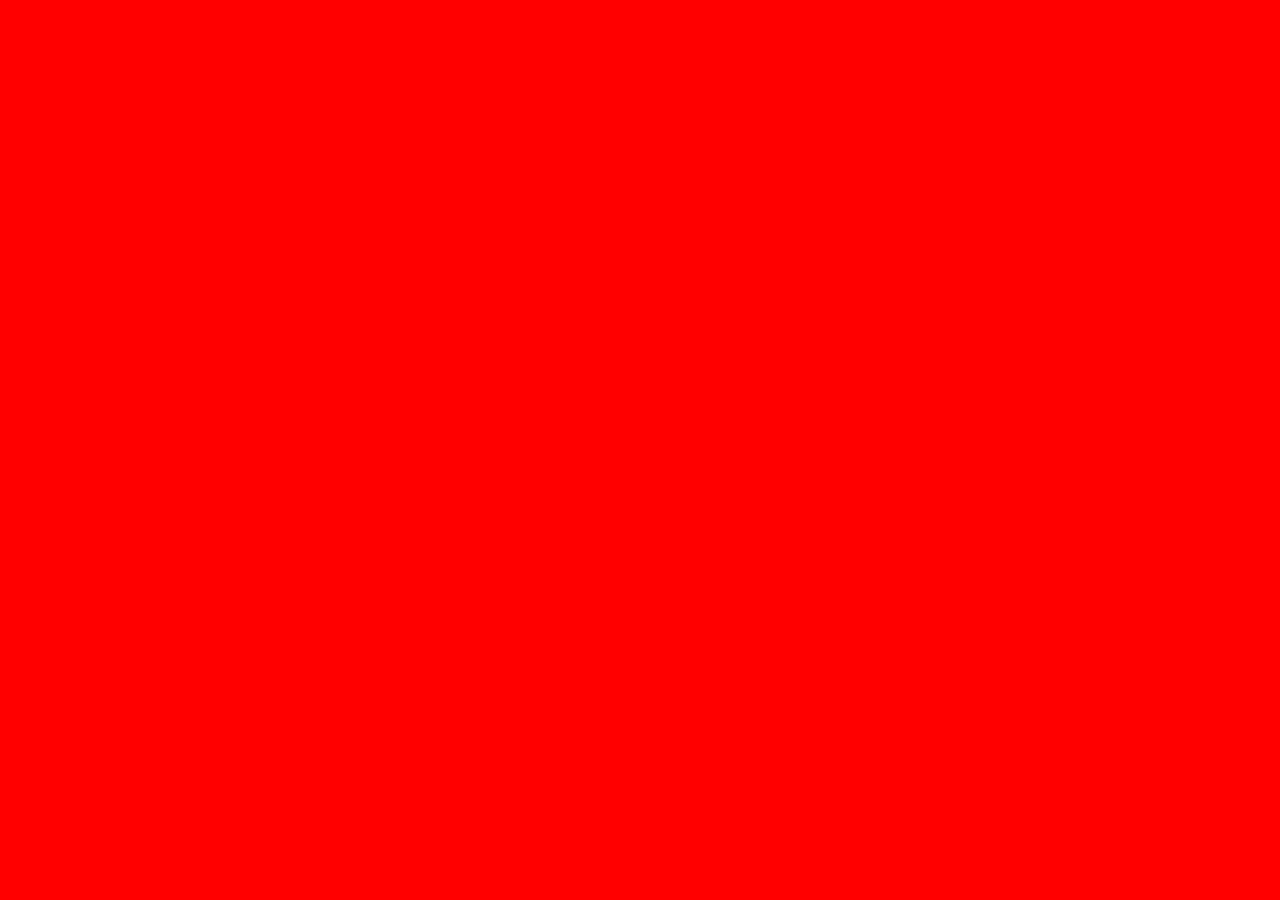
==== index.html @ b858c8e2 "first commit" ====
<!DOCTYPE html>
<html lang="en">
<head>
	<meta charset="UTF-8">
	<title>Vasilya Topchia</title>
	<link rel="stylesheet" href="./css/main.css">
</head>
<body>
	




















	  <script src="https://ajax.googleapis.com/ajax/libs/jquery/3.1.1/jquery.min.js"></script>
	  <script src="./js/main.js"></script>
</body>
</html>
---- css/main.css ----
body{
	background: red;
}
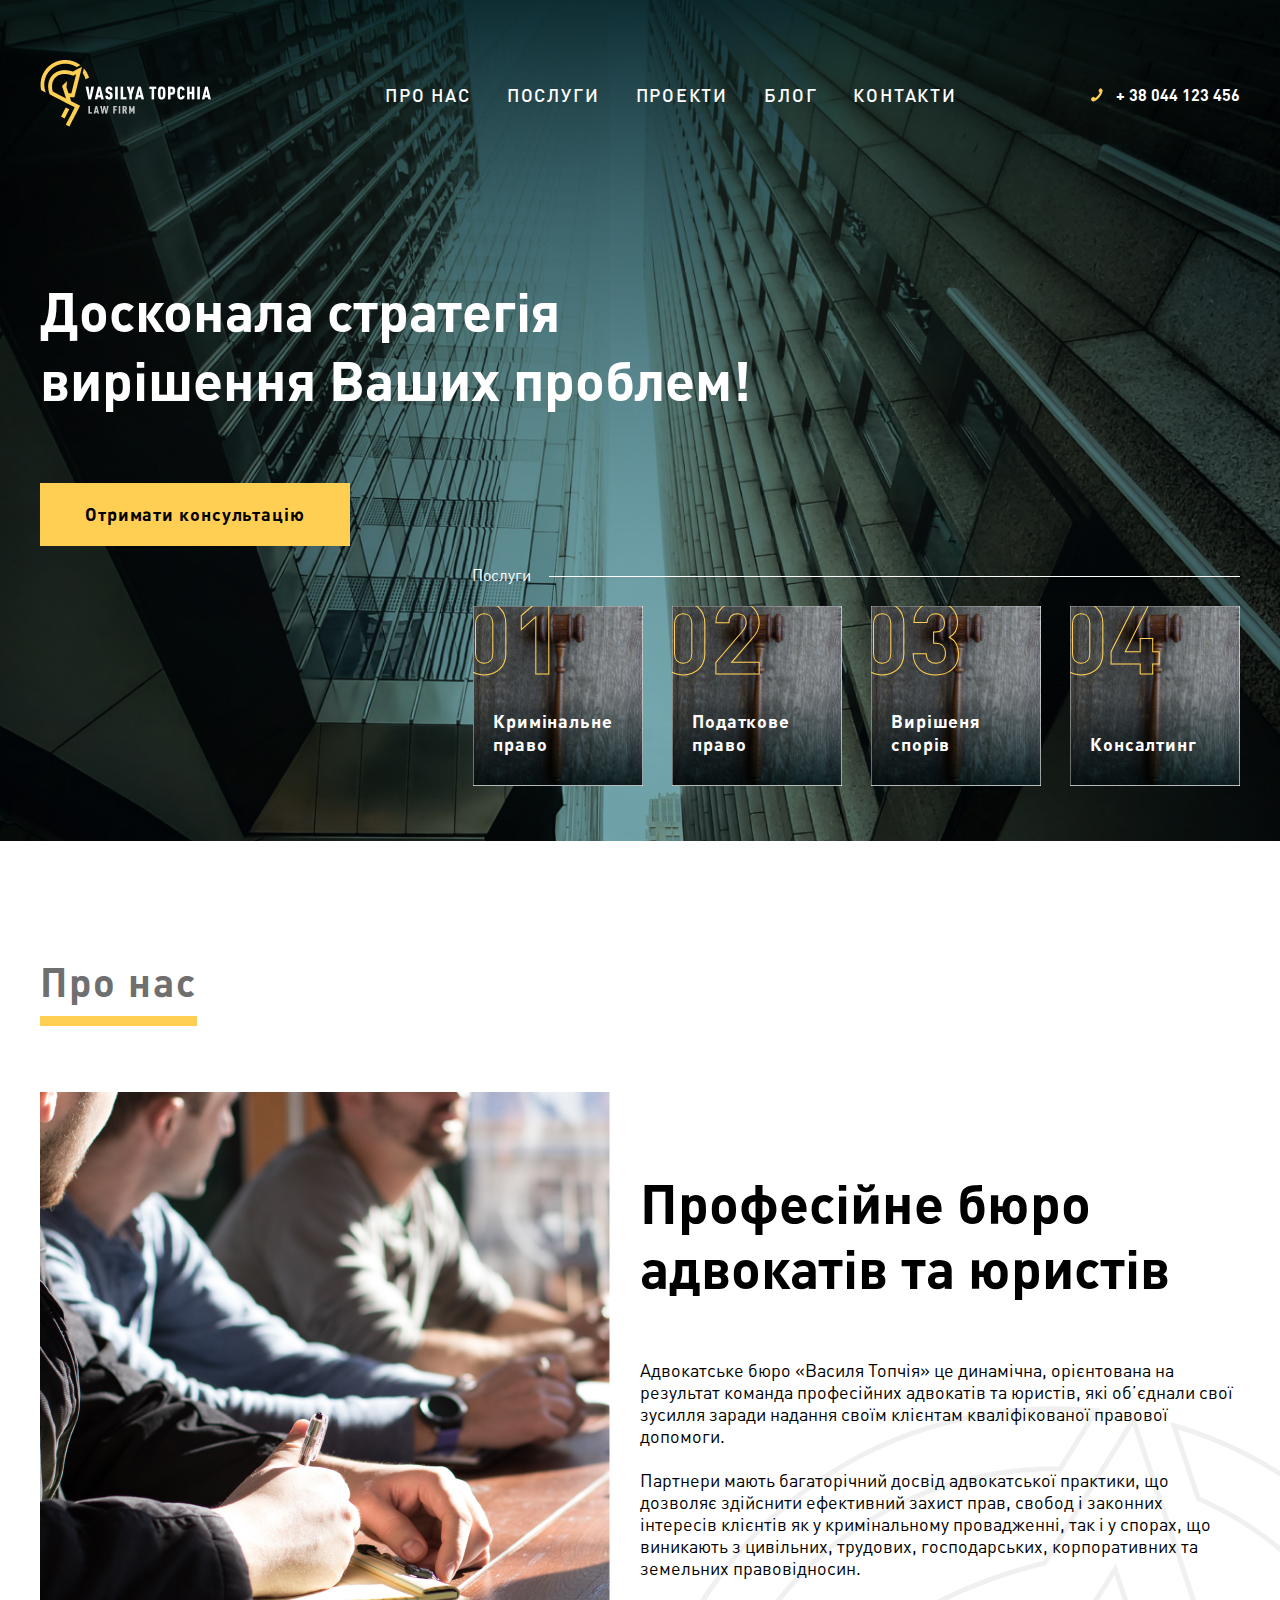
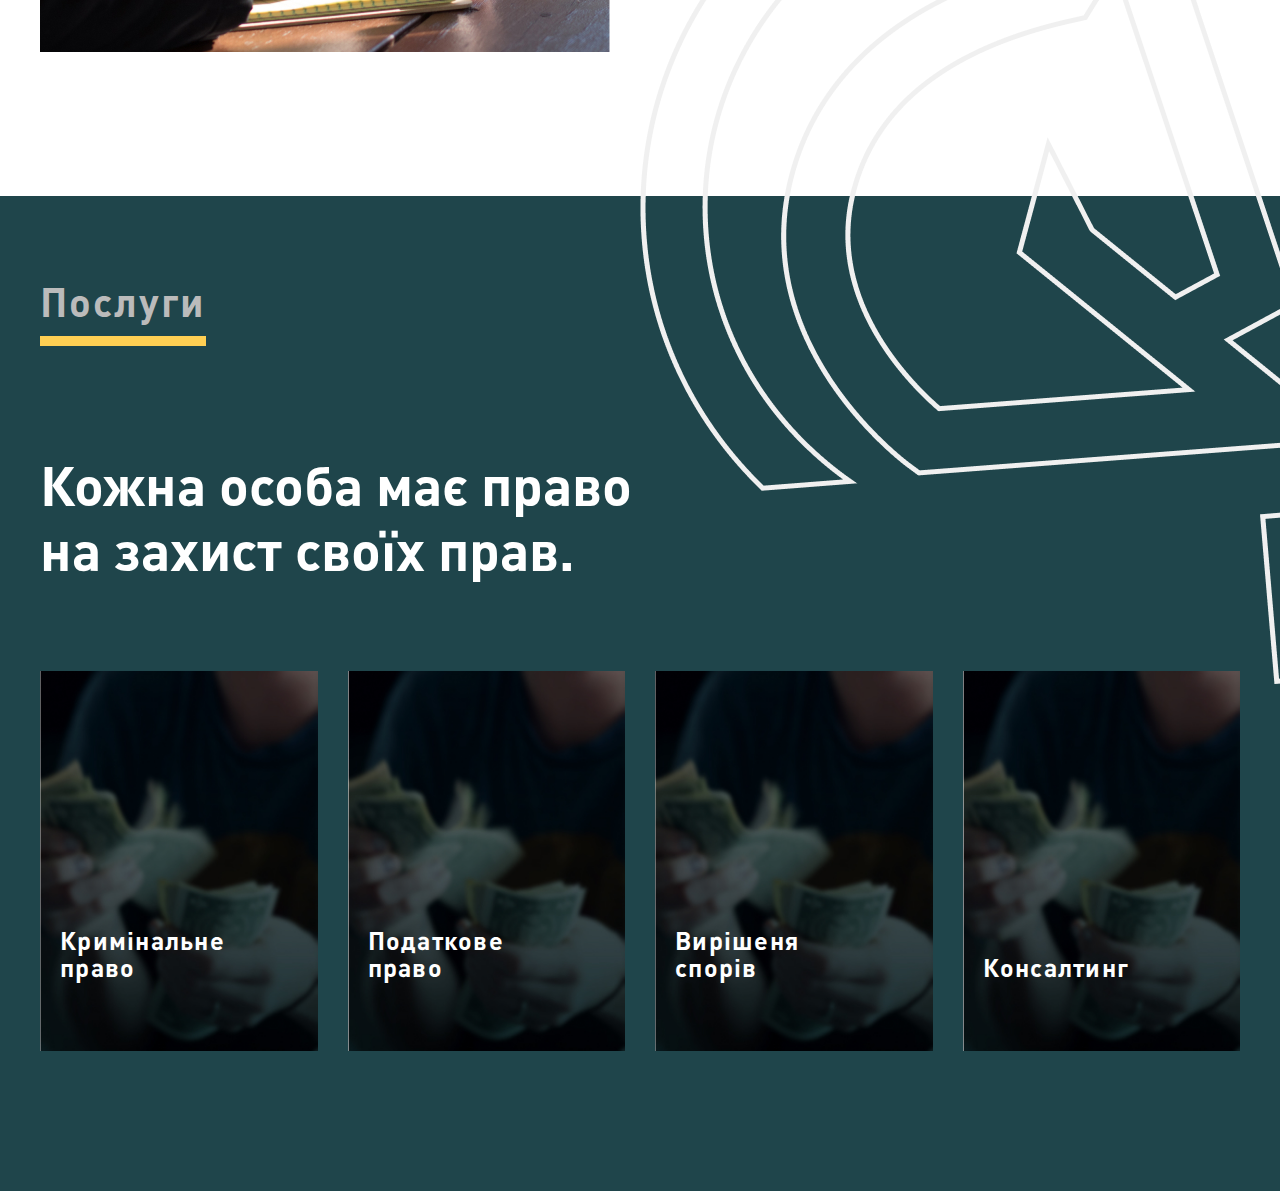
==== commit fbc2af8b: "Добавлен первый, второй, третий экран" ====
--- a/index.html
+++ b/index.html
@@ -3,13 +3,119 @@
 <head>
 	<meta charset="UTF-8">
 	<title>Vasilya Topchia</title>
+	<link rel="stylesheet" href="./css/normalize.css">
 	<link rel="stylesheet" href="./css/main.css">
 </head>
 <body>
 	
+<div class="top-block">
+	<div class="w1200 container">
+
+				<div class="top-block__soc">
+		<a href="#"><i class="linkedin"></i></a>
+		<a href="#"><i class="twitter"></i></a>
+		<a href="#"><i class="facebook"></i></a>
+	</div>
+
+	<header class="header">
+		<nav>
+			<div class="nav__logo">
+				<img src="img/logo.png" alt="Logo">
+			</div>
+			<ul class="nav__list">
+				<li><a href="#">ПРО НАС</a></li>
+				<li><a href="#">ПОСЛУГИ</a></li>
+				<li><a href="#">ПРОЕКТИ</a></li>
+				<li><a href="#">БЛОГ</a></li>
+				<li><a href="#">КОНТАКТИ</a></li>
+			</ul>
+			<div class="nav__number">
+				<a href="tel:38044123456">+ 38 044 123 456 </a>
+			</div>
+		</nav>
+	</header>
+
+	<div class="top-block-content">
+		<div class="block-content__title">
+			Досконала стратегія вирішення Ваших проблем!
+		</div>
+		<div class="block-content__button default-button">
+			Отримати консультацію
+		</div>
+	</div>
+	<div class="services">
+		<div class="services__wrapper">
+			<div class="services__elements">
+				<a href="#" class="services__item">
+					<div class="services__number">01</div>
+					<div class="services__text">Кримінальне право</div>
+				</a>
+				<a href="#" class="services__item">
+					<div class="services__number">02</div>
+					<div class="services__text">Податкове
+право</div>
+				</a>
+				<a href="#" class="services__item">
+					<div class="services__number">03</div>
+					<div class="services__text">Вирішеня спорів</div>
+				</a>
+				<a href="#" class="services__item">
+					<div class="services__number">04</div>
+					<div class="services__text">Консалтинг</div>
+				</a>
+			</div>
+			
+		</div>
+	</div>
+
+	</div>
+</div>
+
+
+<section class="about-us w1200">
+	<div class="title">Про нас</div>
+	<div class="about-us__wrapper">
+		<div class="about-us__img">
+			<img src="img/bg-1.jpg" alt="About us">
+		</div>
+		<div class="about-us__content">
+			<div class="about-us__title">Професійне бюро 
+адвокатів та юристів</div>
+<div class="about-us__text">Адвокатське бюро «Василя Топчія» це динамічна, орієнтована на результат команда професійних адвокатів та юристів, які об’єднали свої зусилля заради надання своїм клієнтам кваліфікованої правової допомоги. <br><br>
+
+Партнери  мають багаторічний досвід адвокатської практики, що дозволяє здійснити ефективний захист прав, свобод і законних інтересів клієнтів як у кримінальному провадженні, так і у спорах, що виникають з цивільних, трудових, господарських, корпоративних та земельних правовідносин.
+</div>
+
+		</div>
+	</div>
+</section>
+	
 
 
 
+<section class="services__block">
+	<div class="services__block__wrapper w1200">
+		<div class="title">Послуги</div>
+		<div class="services-block__big-title">Кожна особа має право на захист своїх прав. </div>
+		<div class="services-block__elements">
+			<a href="#" class="services-block__item">
+				<div class="services-block__text">Кримінальне право</div>
+			</a>
+			<a href="#" class="services-block__item">
+				<div class="services-block__text">Податкове право</div>
+			</a>
+			<a href="#" class="services-block__item">
+				<div class="services-block__text">Вирішеня спорів</div>
+			</a>
+			<a href="#" class="services-block__item">
+				<div class="services-block__text">Консалтинг</div>
+			</a>
+		</div>
+	</div>
+</section>
+	
+
+	
 
 
 
--- a/css/main.css
+++ b/css/main.css
@@ -1,3 +1,406 @@
+@font-face {
+    font-family: DINB; 
+    src: url(../fonts/DINPro-Bold.otf); 
+}
+@font-face {
+    font-family: DINR; 
+    src: url(../fonts/DINPro.otf); 
+}
+@font-face {
+    font-family: DINM; 
+    src: url(../fonts/dinpro-medium.otf); 
+}
+
+
+.title{
+	font-family: DINB;
+	color: #706F6F;
+	letter-spacing: 0.05em;
+	font-size: 40px;
+	display: inline-block;
+	border-bottom: 10px solid #FFCF53;
+	line-height: 50px;
+	padding-bottom: 10px;
+}
+.nav__list li a:hover:after{
+	width: 100%;
+}
+.nav__list li a:after{
+	content: '';
+    position: absolute;
+    height: 3px;
+    background-color: #FFCF53;
+    -webkit-transition: width .4s ease;
+    -o-transition: width .4s ease;
+    transition: width .4s ease;
+    bottom: -8px;
+    left: 50%;
+    -webkit-transform: translateX(-50%);
+    -ms-transform: translateX(-50%);
+    transform: translateX(-50%);
+    width: 0;
+}
+
+
+*{
+	-webkit-box-sizing: border-box;
+	-moz-box-sizing: border-box;
+	box-sizing: border-box;
+}
+.container{
+	position: relative;
+}
+.w1200{
+	max-width: 1200px;
+	margin: 0 auto;
+}
+.default-button{
+	background: #FFCF53;
+	color: #000000;
+	font-family: DINB;
+	font-size: 18px;
+	line-height: 23px;
+	letter-spacing: 0.05em;
+	cursor: pointer;
+	text-align: center;
+	display: inline-block;
+	padding: 20px 45px;
+}
+/*.default-button:hover{
+	opacity: .9;
+}*/
+.services__wrapper > span:after{
+	content: '';
+	width: 80%;
+}
+.services__wrapper > span{
+	color: #ffffff;
+	font-size: 18px;
+	width: 20%;
+	line-height: 22px;
+}
 body{
-	background: red;
+	font-family: DINR;
+}
+.nav__list li a{
+	color: #ffffff;
+	font-family: DINM;
+	text-decoration: none;
+	position: relative;
+	line-height: 22px;
+	font-size: 18px;
+	letter-spacing: 0.1em;
+}
+.nav__list li {
+	padding: 5px 18px;
+}
+.nav__list{
+	display: -webkit-flex;
+	display: -moz-flex;
+	list-style-type: none;
+	display: -ms-flex;
+	display: -o-flex;
+	display: flex;
+	-ms-align-items: center;
+	align-items: center;
+
+}
+.top-block-content{
+	margin-top: 145px;
+	position: relative;
+}
+
+.block-content__title{
+	font-family: DINB;
+	font-size: 55px;
+	line-height: 69px;
+	color: #ffffff;
+	max-width: 780px;
+	margin-bottom: 70px;
+}
+nav{
+	padding-top: 60px;
+	display: -webkit-flex;
+	display: -moz-flex;
+	display: -ms-flex;
+	display: -o-flex;
+	display: flex;
+	-ms-align-items: center;
+	align-items: center;
+	justify-content: space-between;
+}
+.nav__number a{
+	color: #ffffff;
+	text-decoration: none;
+	font-family: DINB;
+	padding-left: 25px;
+	background: url(../img/icons/phone.svg) no-repeat left;
+}
+.top-block{
+	background: url(../img/header.jpg) no-repeat center;
+	background-size: cover;
+}
+.services{
+	margin-top: 60px;
+	padding-bottom: 55px;
+}
+.services__elements:after{
+	content: '';
+	position: absolute;
+	top: -30px;
+	width: 90%;
+	left: 10%;
+	display: inline-block;
+	height: 1px;
+	background: #ffffff;
+}
+.services__elements:before{
+	content: 'Послуги';
+	position: absolute;
+	top: -40px;
+	left: 0;
+	color: #ffffff;
+	display: inline-block;
+	width: 10%;
+}
+.services__elements{
+	display: -webkit-flex;
+	display: -moz-flex;
+	display: -ms-flex;
+	display: -o-flex;
+	display: flex;
+	-ms-align-items: center;
+	align-items: center;
+	justify-content: flex-end;
+    width: 64%;
+    margin-left: auto;
+    position: relative;
+}
+.services__item:hover .services__text:before{
+	opacity: 1;
+}
+.services__item:hover{
+	-webkit-transform: scale(1.1);
+	-ms-transform: scale(1.1);
+	-o-transform: scale(1.1);
+	transform: scale(1.1);
+}
+.services__item{
+	-webkit-transition: all .3s linear;
+	-o-transition: all .3s linear;
+	transition: all .3s linear;
+	min-height: 180px;
+	text-decoration: none;
+	padding: 0 20px 30px 20px;
+	display: -webkit-flex;
+	display: -moz-flex;
+	display: -ms-flex;
+	display: -o-flex;
+	display: flex;
+	position: relative;
+	background: url(../img/uslugi_1.jpg) no-repeat center;
+	background-size: cover;
+	max-width: 170px;
+	width: 100%;
+	overflow: hidden;
+	-webkit-flex-direction: column;
+	-moz-flex-direction: column;
+	-ms-flex-direction: column;
+	-o-flex-direction: column;
+	flex-direction: column;
+	justify-content: flex-end;
+}
+.services__item:not(:last-child){
+	margin-right: 29px;
+}
+.services__number{
+	position: absolute;
+	color: transparent;
+	-webkit-text-stroke: 1px #FFCF53;
+	text-stroke: 1px #FFCF53;
+	font-size: 100px;
+	font-family: DINB;
+	top: -30px;
+	border-bottom: 3px solid transparent;
+    left: -16px;
+}
+.services__text{
+	font-family: DINB;
+	font-size: 18px;
+	color: #ffffff;
+	line-height: 23px;
+	letter-spacing: 0.05em;
+	position: relative;
+}
+.services__text:before{
+	content: '';
+	height: 3px;
+	position: absolute;
+	bottom: -8px;
+	width: 57px;
+	background: #FFCF53;
+	opacity: 0;
+	-webkit-transition: all .3s linear;
+	-o-transition: all .3s linear;
+	transition: all .3s linear;
+}
+.top-block__soc a i, .top-block__soc a{
+	width: 20px;
+	height: 20px;
+	display: inline-block;
+}
+.top-block__soc a i.linkedin{
+	background: url(../img/icons/linkedin.svg) no-repeat center;
+}
+.top-block__soc a i.twitter{
+	background: url(../img/icons/twitter.svg) no-repeat center;
+}
+.top-block__soc a i.facebook{
+	background: url(../img/icons/facebook.svg) no-repeat center;
+}
+.top-block__soc{
+	top: 50%;
+	margin-top: -80px;
+	display: -webkit-flex;
+	height: 160px;
+	display: -moz-flex;
+	display: -ms-flex;
+	display: -o-flex;
+	display: flex;
+	-webkit-flex-direction: column;
+	-moz-flex-direction: column;
+	-ms-flex-direction: column;
+	-o-flex-direction: column;
+	flex-direction: column;
+	-ms-align-items: center;
+	align-items: center;
+	justify-content: space-between;
+	position: absolute;
+	right: -100px;
+}
+.about-us{
+	padding-top: 115px;
+}
+.about-us .title{
+	margin-bottom: 65px;
+}
+.about-us__wrapper{
+	display: -webkit-flex;
+	display: -moz-flex;
+	display: -ms-flex;
+	display: -o-flex;
+	display: flex;
+	-ms-align-items: center;
+	align-items: center;
+	justify-content: space-between;
+	position: relative;
+}
+.about-us__wrapper:before{
+	content: '';
+	background: url(../img/big-logo.png) no-repeat;
+	width: 800px;
+	height: 1000px;
+	position: absolute;
+	z-index: 1;
+	bottom: -750px;
+	right: -200px;
+}
+.about-us__content{
+	padding-left: 30px;
+	z-index: 10;
+}
+.about-us__title{
+	font-family: DINB;
+	font-size: 55px;
+	line-height: 65px;
+	color: #000000;
+	margin-bottom: 60px;
+}
+.about-us__text{
+	font-family: DINR;
+	font-size: 18px;
+	line-height: 22px;
+	color: #000000;
+}
+.services__block{
+	margin-top: 140px;
+	background: #1F454B;
+	padding-top: 80px;
+	padding-bottom: 140px;
+}
+.services__block .title{
+	margin-bottom: 105px;
+	color: #BBBBBB;
+}
+.services-block__big-title{
+	font-family: DINB;
+	font-size: 55px;
+	line-height: 65px;
+	color: #ffffff;
+	margin-bottom: 90px;
+	max-width: 600px;
+}
+.services-block__item:not(:last-child){
+	margin-right: 30px;
+}
+
+.services-block__item:hover .services-block__text:before{
+	opacity: 1;
+}
+
+.services-block__item:hover{
+-webkit-transform: scale(1.1);
+	-ms-transform: scale(1.1);
+	-o-transform: scale(1.1);
+	transform: scale(1.1);
+}
+.services-block__item{
+	min-height: 380px;
+	padding: 0 20px 70px 20px;
+	-webkit-transition: all .3s linear;
+	-o-transition: all .3s linear;
+	transition: all .3s linear;
+	text-decoration: none;
+	display: -webkit-flex;
+	display: -moz-flex;
+	display: -ms-flex;
+	display: -o-flex;
+	display: flex;
+	-ms-align-items: flex-end;
+	align-items: flex-end;
+	width: 25%;
+	background: url(../img/uslugi_2.jpg) no-repeat center;
+	background-size: cover;
+}
+.services-block__elements{
+	display: -webkit-flex;
+	display: -moz-flex;
+	display: -ms-flex;
+	display: -o-flex;
+	display: flex;
+	-ms-align-items: center;
+	align-items: center;
+	justify-content: space-between;
+}
+.services-block__text{
+	color: #ffffff;
+	font-size: 25px;
+	line-height: 27px;
+	font-family: DINB;
+	letter-spacing: 0.05em;
+	position: relative;
+	max-width: 150px;
+}
+
+.services-block__text:before{
+	content: '';
+	height: 3px;
+	position: absolute;
+	bottom: -8px;
+	width: 57px;
+	background: #FFCF53;
+	opacity: 0;
+	-webkit-transition: all .3s linear;
+	-o-transition: all .3s linear;
+	transition: all .3s linear;
 }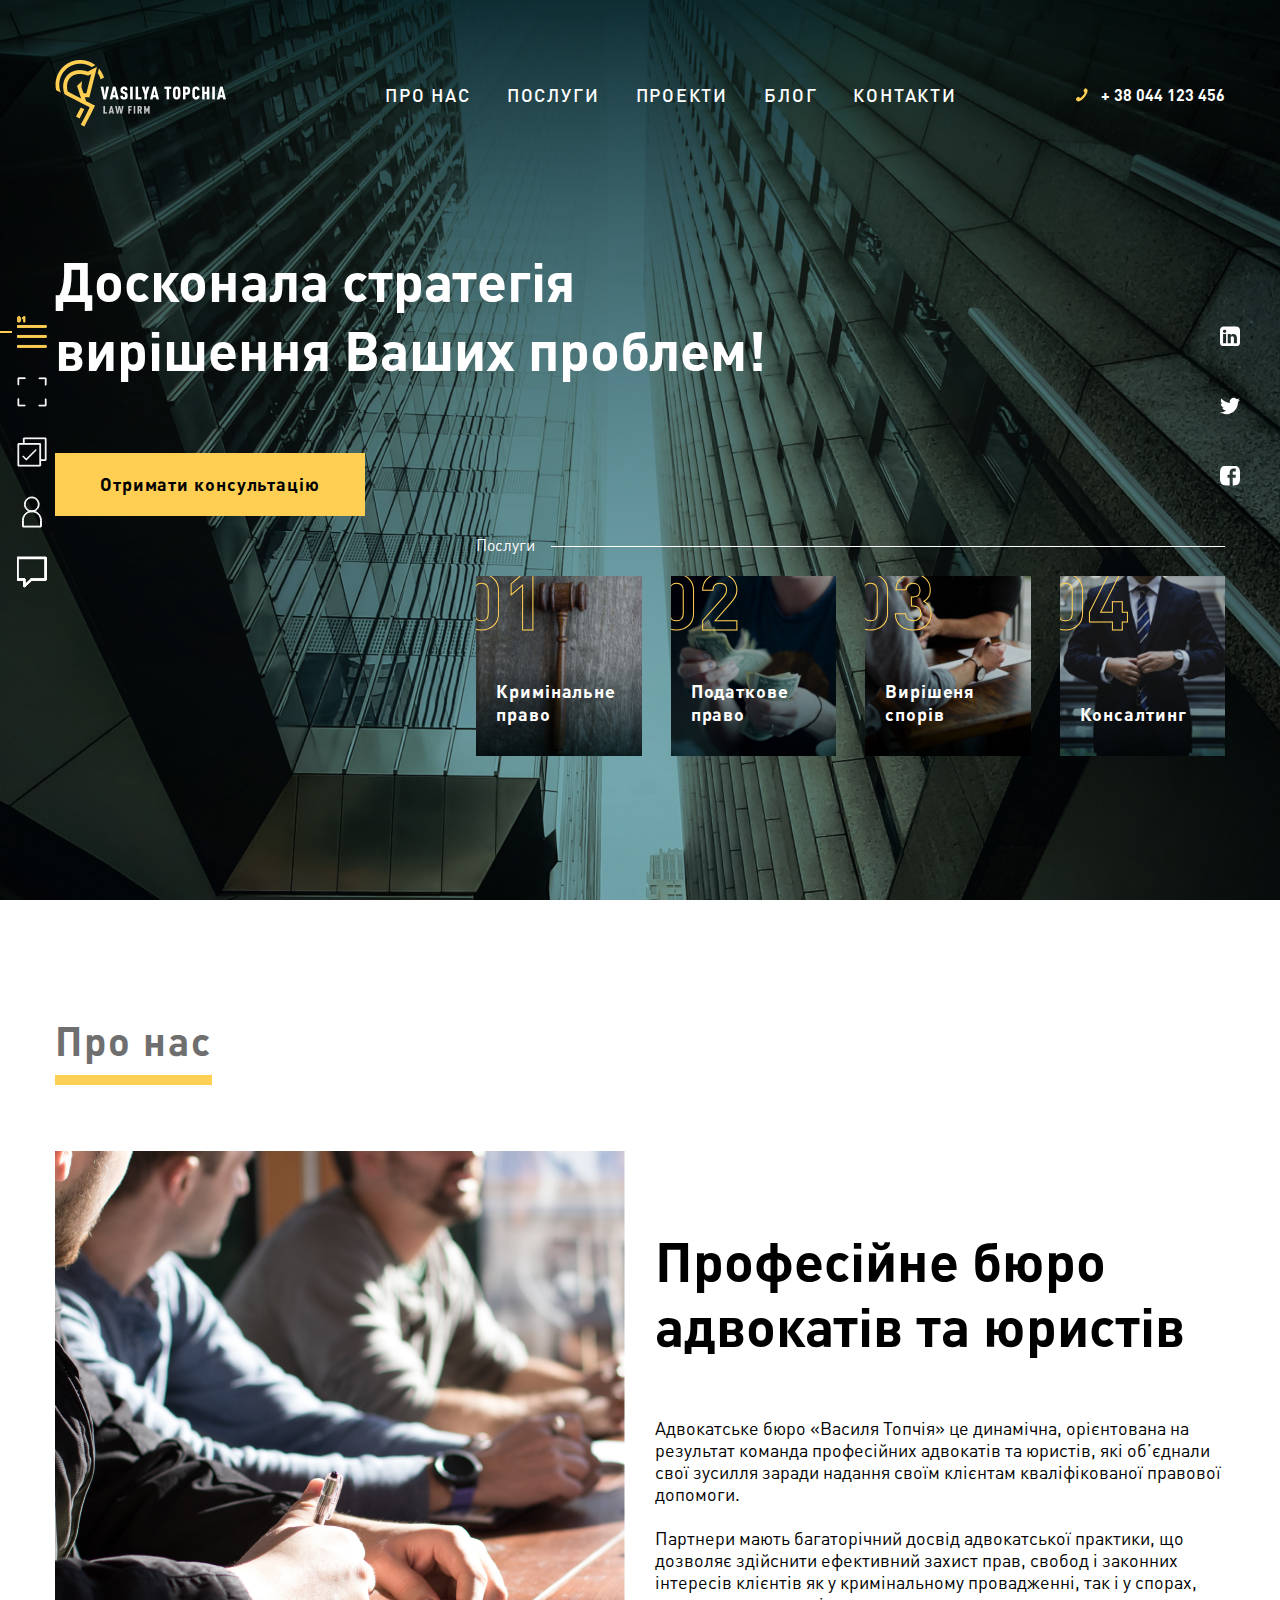
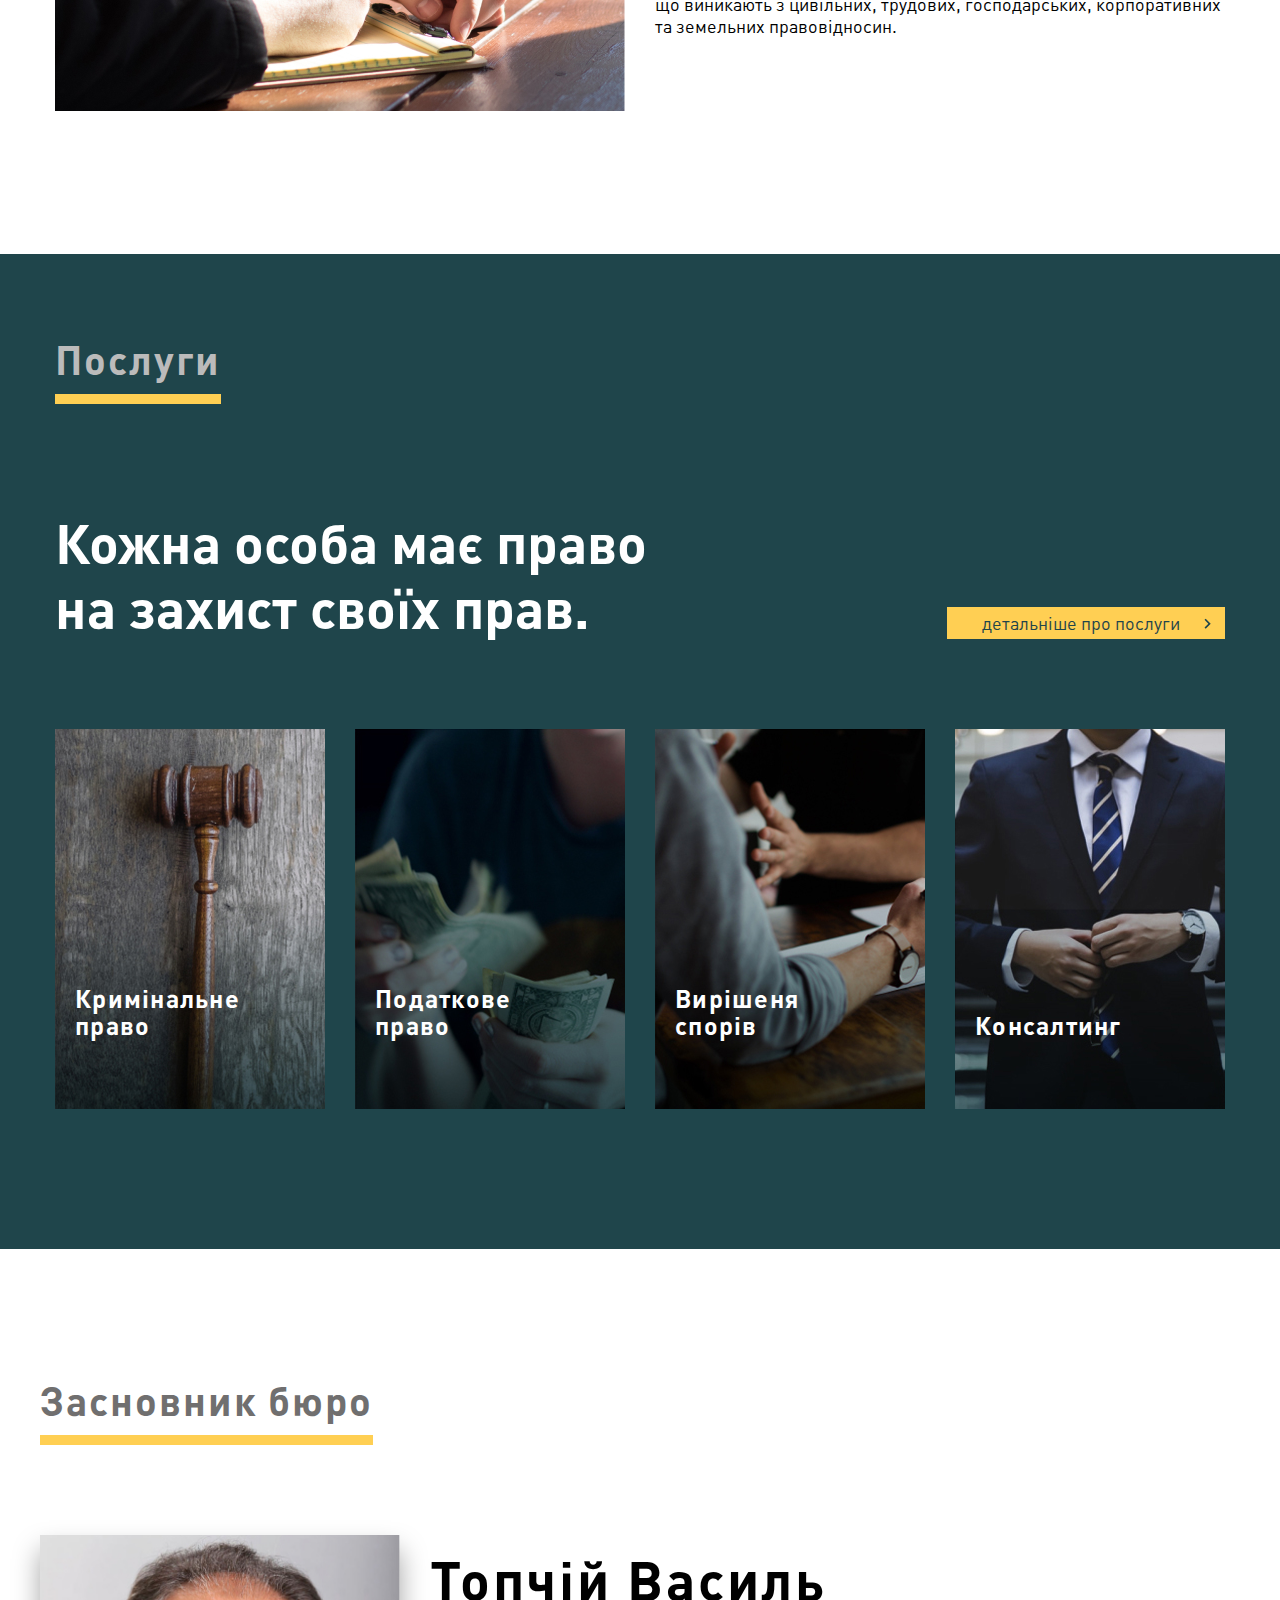
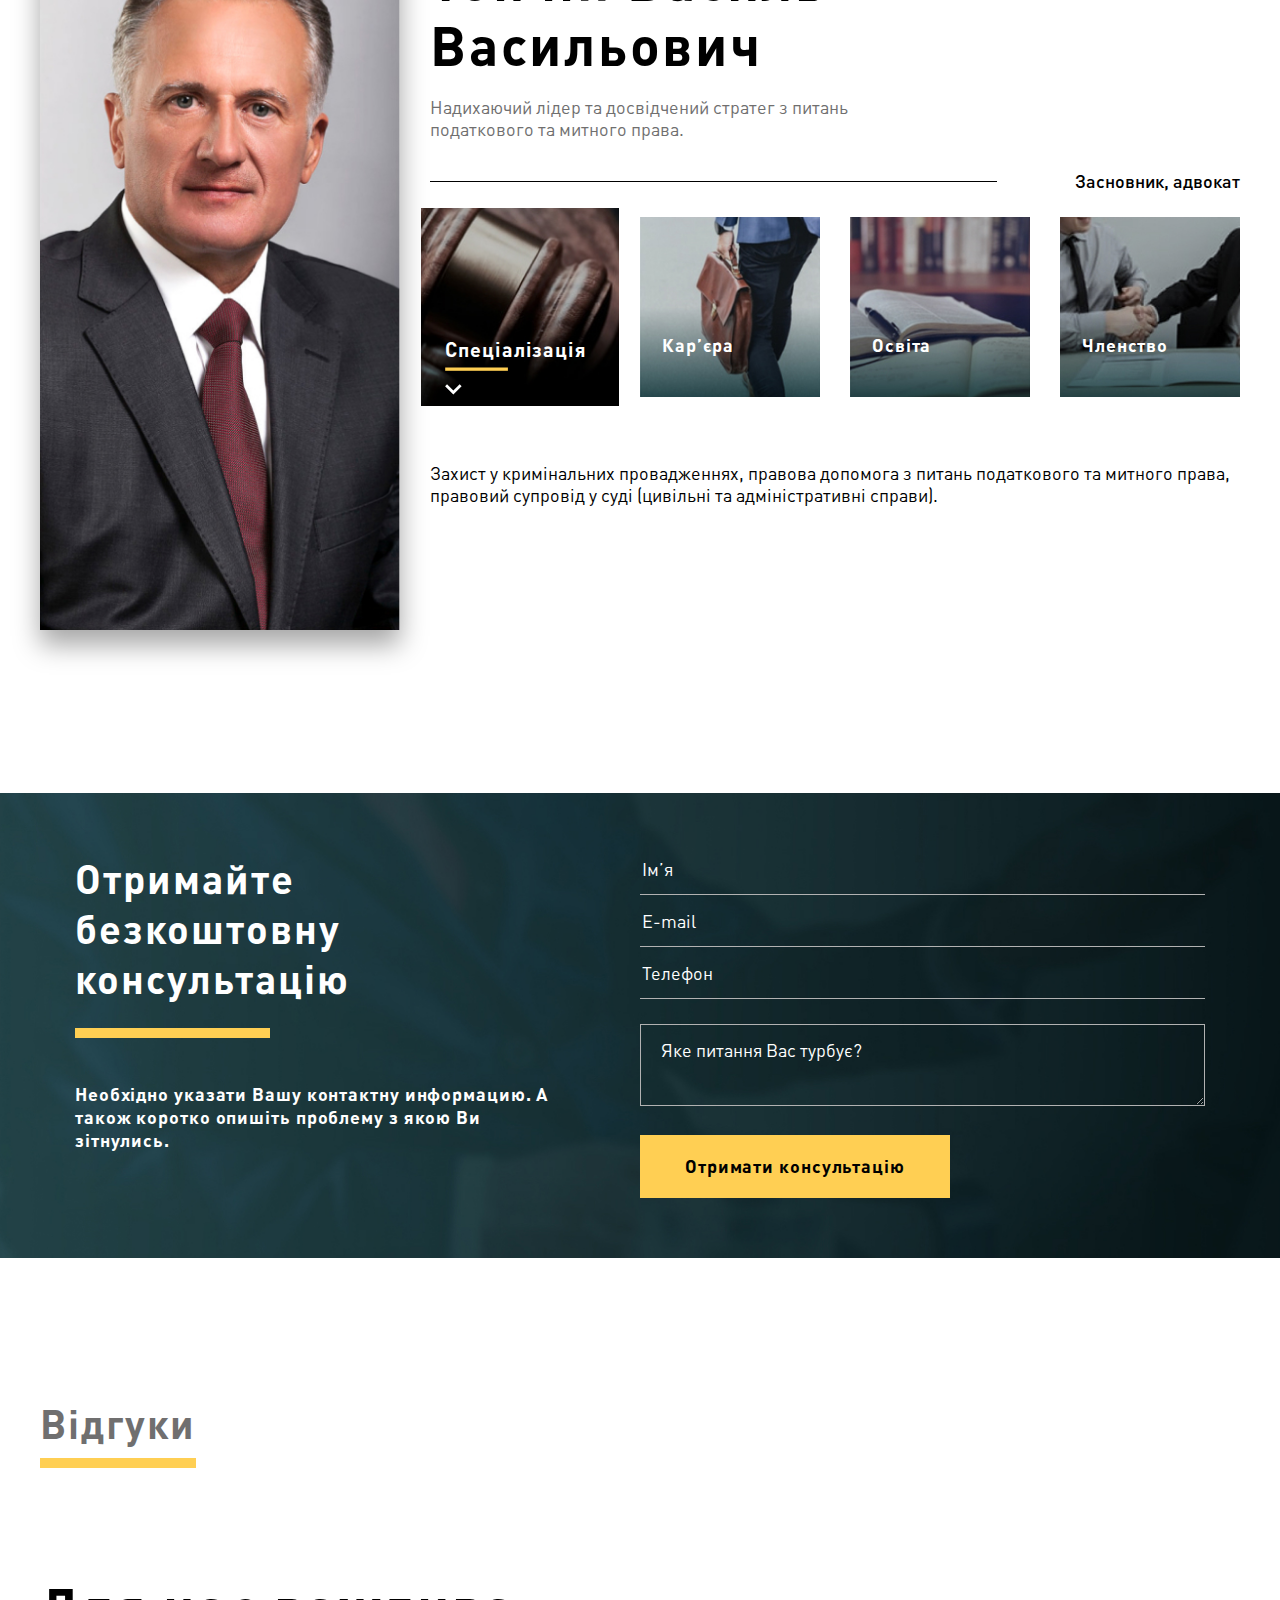
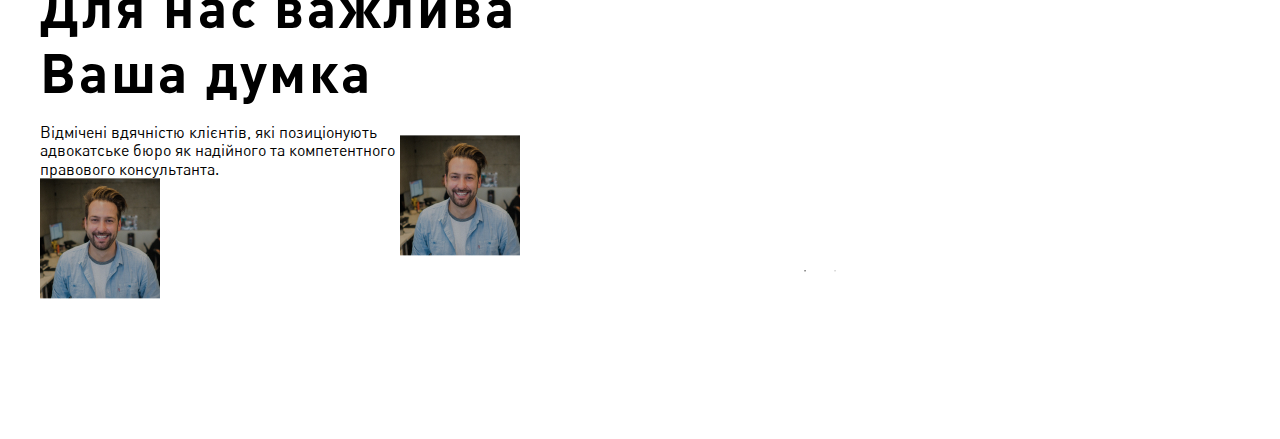
==== commit 53b1beb9: "Добавлены новые элементы на сайт" ====
--- a/index.html
+++ b/index.html
@@ -5,11 +5,62 @@
 	<title>Vasilya Topchia</title>
 	<link rel="stylesheet" href="./css/normalize.css">
 	<link rel="stylesheet" href="./css/main.css">
+	<link rel="stylesheet" href="libs/slick/slick.css">
+	<link rel="stylesheet" href="libs/slick/slick-theme.css">
+	
 </head>
 <body>
+
+
+
+
+
+
+
+
+
 	
 <div class="top-block">
 	<div class="w1200 container">
+
+		<ul class="left-sidebar">
+			<li class="active"><a class="active" href="#"><i>
+								<svg width="31" height="32" viewBox="0 0 31 32"  xmlns="http://www.w3.org/2000/svg">
+<path class="fill-good" fill-rule="evenodd" clip-rule="evenodd" d="M3.24385 5.32901C3.60118 5.01434 3.77985 4.57701 3.77985 4.01701V1.77701C3.77985 1.21701 3.60118 0.78234 3.24385 0.473006C2.88651 0.15834 2.45451 0.00100708 1.94785 0.00100708C1.44118 0.00100708 1.00918 0.15834 0.651846 0.473006C0.294513 0.78234 0.115845 1.21701 0.115845 1.77701V4.01701C0.115845 4.57701 0.294513 5.01434 0.651846 5.32901C1.00918 5.63834 1.44118 5.79301 1.94785 5.79301C2.45451 5.79301 2.88651 5.63834 3.24385 5.32901ZM2.46785 1.77701V4.02501C2.46785 4.21701 2.41718 4.36367 2.31585 4.46501C2.21985 4.56101 2.09718 4.60901 1.94785 4.60901C1.79851 4.60901 1.67318 4.56101 1.57185 4.46501C1.47585 4.36367 1.42785 4.21701 1.42785 4.02501V1.77701C1.42785 1.58501 1.47585 1.43834 1.57185 1.33701C1.67318 1.23567 1.79851 1.18501 1.94785 1.18501C2.09718 1.18501 2.21985 1.23567 2.31585 1.33701C2.41718 1.43834 2.46785 1.58501 2.46785 1.77701ZM6.90516 5.74501H8.21716V0.0490065H6.90516L5.68916 1.10501V2.50501L6.90516 1.44901V5.74501ZM30.2761 11.2701H0.276093V9.27012H30.2761V11.2701ZM0.276093 21.5826H30.2761V19.5826H0.276093V21.5826ZM0.276093 31.8951H30.2761V29.8951H0.276093V31.8951Z"/>
+</svg>
+			</i></a></li>
+			<li><a href="#about"><i>
+				<svg width="32" height="32" viewBox="0 0 32 32"  xmlns="http://www.w3.org/2000/svg">
+<path class="fill-good" d="M8.53 0.895111H1.45592C1.23215 0.895111 1.04907 1.07782 1.04907 1.30113V8.2289C1.04907 8.45221 1.23215 8.63492 1.45592 8.63492C1.67969 8.63492 1.86277 8.45221 1.86277 8.2289V1.70208H8.53509C8.75885 1.70208 8.94194 1.51937 8.94194 1.29606C8.93176 1.07782 8.75377 0.895111 8.53 0.895111Z"/>
+<path class="fill-good" d="M30.6321 0.96109H23.6953C23.4715 0.96109 23.2885 1.1438 23.2885 1.36711C23.2885 1.59043 23.4715 1.77314 23.6953 1.77314H30.2303V8.43191C30.2303 8.65522 30.4134 8.83793 30.6372 8.83793C30.8609 8.83793 31.044 8.65522 31.044 8.43191V1.36711C31.0389 1.1438 30.8558 0.96109 30.6321 0.96109Z"/>
+<path class="fill-good" d="M30.6321 23.1553C30.4083 23.1553 30.2252 23.338 30.2252 23.5613V30.0831H23.558C23.3342 30.0831 23.1511 30.2658 23.1511 30.4891C23.1511 30.7124 23.3342 30.8951 23.558 30.8951H30.6321C30.8558 30.8951 31.0389 30.7124 31.0389 30.4891V23.5613C31.0389 23.338 30.8558 23.1553 30.6321 23.1553Z"/>
+<path class="fill-good" d="M8.39265 30.0171H1.85764V23.3583C1.85764 23.135 1.67456 22.9574 1.45079 22.9574C1.22703 22.9574 1.04395 23.1401 1.04395 23.3583V30.418C1.04395 30.6413 1.22703 30.8241 1.45079 30.8241H8.39265C8.61642 30.8241 8.7995 30.6413 8.7995 30.418C8.7995 30.1998 8.61642 30.0171 8.39265 30.0171Z"/>
+</svg>
+
+			</i></a></li>
+			<li><a href="#services"><i>
+<svg width="32" height="32" viewBox="0 0 32 32"  xmlns="http://www.w3.org/2000/svg">
+<path class="fill-good" d="M30.5814 1H7.21189C6.9845 1 6.79845 1.18734 6.79845 1.41631V6.93235H1.41344C1.18605 6.93235 1 7.11969 1 7.34866V30.5837C1 30.8127 1.18605 31 1.41344 31H24.7829C25.0103 31 25.1964 30.8127 25.1964 30.5837V25.0676H30.5866C30.814 25.0676 31 24.8803 31 24.6513V1.41631C30.9897 1.18734 30.8088 1 30.5814 1ZM24.3695 30.1674H1.82171V7.75976H24.3643V30.1674H24.3695ZM30.168 24.235H25.186V7.34345C25.186 7.11448 25 6.92715 24.7726 6.92715H7.62532V1.82741H30.168V24.235Z"/>
+<path class="fill-good" d="M19.8046 13.6126L9.82197 23.5953L6.77201 20.2174C6.58464 20.0873 6.3244 20.1342 6.19428 20.3215C6.06417 20.5089 6.11101 20.7691 6.29838 20.8993L9.6346 24.4749C9.70747 24.5217 9.79074 24.5478 9.86881 24.5478C9.97291 24.5478 10.0822 24.5061 10.1603 24.4281L20.3875 14.2008C20.5489 14.0394 20.5489 13.7792 20.3875 13.6179C20.2262 13.4513 19.966 13.4513 19.8046 13.6126Z"/>
+</svg>
+
+
+			</i></a></li>
+			<li><a href="#founder"><i>
+				<svg width="21" height="32" viewBox="0 0 21 32"  xmlns="http://www.w3.org/2000/svg">
+<path class="fill-good" d="M10.2799 15.7201C6.22059 15.7201 2.9198 12.4193 2.9198 8.36006C2.9198 4.30078 6.22059 1 10.2799 1C14.3392 1 17.6399 4.30078 17.6399 8.36006C17.6399 12.4193 14.3392 15.7201 10.2799 15.7201ZM10.2799 1.8265C6.68092 1.8265 3.75153 4.75588 3.75153 8.35484C3.75153 11.9538 6.68092 14.8832 10.2799 14.8832C13.8788 14.8832 16.8082 11.9538 16.8082 8.35484C16.8082 4.75588 13.8788 1.8265 10.2799 1.8265Z"/>
+<path class="fill-good" d="M19.4917 31H1.41848C1.18832 31 1 30.8117 1 30.5815V24.3357C1 19.1256 5.24237 14.8832 10.4525 14.8832C15.6626 14.8832 19.905 19.1256 19.905 24.3357V30.5815C19.9102 30.8117 19.7219 31 19.4917 31ZM1.83697 30.1683H19.0785V24.3409C19.0785 19.5859 15.2127 15.7201 10.4577 15.7201C5.7027 15.7201 1.83697 19.5859 1.83697 24.3409V30.1683Z" />
+</svg>
+
+			</i></a></li>
+			<li><a href="#contacts"><i>
+				<svg width="31" height="32" viewBox="0 0 31 32"  xmlns="http://www.w3.org/2000/svg">
+<path class="fill-good" d="M7.63879 31C7.58225 31 7.5257 30.9896 7.4743 30.9636C7.32522 30.8959 7.22755 30.7502 7.22755 30.5836V24.1766H0.411241C0.185058 24.1766 0 23.9892 0 23.7602V1.41638C0 1.18737 0.185058 1 0.411241 1H29.5888C29.8149 1 30 1.18737 30 1.41638V23.7602C30 23.9892 29.8149 24.1766 29.5888 24.1766H15.1542L7.91638 30.8907C7.83927 30.9636 7.7416 31 7.63879 31ZM0.817341 23.3439H7.63879C7.86498 23.3439 8.05003 23.5312 8.05003 23.7602V29.6468L14.7224 23.4584C14.7995 23.3907 14.8972 23.3491 15 23.3491H29.1775V1.82755H0.817341V23.3439Z"/>
+<path class="fill-good" d="M7.4743 30.9636L7.70013 30.5175L7.69064 30.5127L7.68095 30.5083L7.4743 30.9636ZM7.22755 24.1766H7.72755V23.6766H7.22755V24.1766ZM15.1542 24.1766V23.6766H14.958L14.8142 23.81L15.1542 24.1766ZM7.91638 30.8907L7.57632 30.5241L7.57296 30.5273L7.91638 30.8907ZM0.817341 23.3439H0.317341V23.8439H0.817341V23.3439ZM8.05003 29.6468H7.55003V30.7925L8.39004 30.0134L8.05003 29.6468ZM14.7224 23.4584L14.3925 23.0824L14.3824 23.0918L14.7224 23.4584ZM29.1775 23.3491V23.8491H29.6775V23.3491H29.1775ZM29.1775 1.82755H29.6775V1.32755H29.1775V1.82755ZM0.817341 1.82755V1.32755H0.317341V1.82755H0.817341ZM7.63879 30.5C7.64231 30.5 7.66677 30.5006 7.70013 30.5175L7.24846 31.4097C7.38463 31.4786 7.52219 31.5 7.63879 31.5V30.5ZM7.68095 30.5083C7.70495 30.5192 7.72755 30.548 7.72755 30.5836H6.72755C6.72755 30.9524 6.9455 31.2726 7.26765 31.4189L7.68095 30.5083ZM7.72755 30.5836V24.1766H6.72755V30.5836H7.72755ZM7.22755 23.6766H0.411241V24.6766H7.22755V23.6766ZM0.411241 23.6766C0.467032 23.6766 0.5 23.719 0.5 23.7602H-0.5C-0.5 24.2595 -0.0969155 24.6766 0.411241 24.6766V23.6766ZM0.5 23.7602V1.41638H-0.5V23.7602H0.5ZM0.5 1.41638C0.5 1.45764 0.467034 1.5 0.411241 1.5V0.5C-0.0969177 0.5 -0.5 0.917097 -0.5 1.41638H0.5ZM0.411241 1.5H29.5888V0.5H0.411241V1.5ZM29.5888 1.5C29.533 1.5 29.5 1.45764 29.5 1.41638H30.5C30.5 0.917099 30.0969 0.5 29.5888 0.5V1.5ZM29.5 1.41638V23.7602H30.5V1.41638H29.5ZM29.5 23.7602C29.5 23.719 29.533 23.6766 29.5888 23.6766V24.6766C30.0969 24.6766 30.5 24.2595 30.5 23.7602H29.5ZM29.5888 23.6766H15.1542V24.6766H29.5888V23.6766ZM14.8142 23.81L7.57634 30.5241L8.25642 31.2573L15.4943 24.5432L14.8142 23.81ZM7.57296 30.5273C7.58136 30.5194 7.59281 30.5118 7.60622 30.5066C7.61937 30.5015 7.63085 30.5 7.63879 30.5V31.5C7.86342 31.5 8.08566 31.4187 8.2598 31.2541L7.57296 30.5273ZM0.817341 23.8439H7.63879V22.8439H0.817341V23.8439ZM7.63879 23.8439C7.583 23.8439 7.55003 23.8015 7.55003 23.7602H8.55003C8.55003 23.261 8.14695 22.8439 7.63879 22.8439V23.8439ZM7.55003 23.7602V29.6468H8.55003V23.7602H7.55003ZM8.39004 30.0134L15.0624 23.825L14.3824 23.0918L7.71003 29.2802L8.39004 30.0134ZM15.0522 23.8342C15.0504 23.8358 15.034 23.8491 15 23.8491V22.8491C14.7604 22.8491 14.5487 22.9456 14.3926 23.0825L15.0522 23.8342ZM15 23.8491H29.1775V22.8491H15V23.8491ZM29.6775 23.3491V1.82755H28.6775V23.3491H29.6775ZM29.1775 1.32755H0.817341V2.32755H29.1775V1.32755ZM0.317341 1.82755V23.3439H1.31734V1.82755H0.317341Z"/>
+</svg>
+
+			</i></a></li>
+		</ul>
 
 				<div class="top-block__soc">
 		<a href="#"><i class="linkedin"></i></a>
@@ -72,7 +123,7 @@
 </div>
 
 
-<section class="about-us w1200">
+<section class="about-us w1200" id="about">
 	<div class="title">Про нас</div>
 	<div class="about-us__wrapper">
 		<div class="about-us__img">
@@ -93,10 +144,10 @@
 
 
 
-<section class="services__block">
+<section class="services__block" id="services">
 	<div class="services__block__wrapper w1200">
 		<div class="title">Послуги</div>
-		<div class="services-block__big-title">Кожна особа має право на захист своїх прав. </div>
+		<div class="wrapper-big-title"> <span class="services-block__big-title"> Кожна особа має право на захист своїх прав. </span> <a href="#">детальніше про послуги</a> </div>
 		<div class="services-block__elements">
 			<a href="#" class="services-block__item">
 				<div class="services-block__text">Кримінальне право</div>
@@ -116,24 +167,174 @@
 	
 
 	
-
-
-
-
-
-
-
-
-
-
-
-
-
-
-
-
-
-	  <script src="https://ajax.googleapis.com/ajax/libs/jquery/3.1.1/jquery.min.js"></script>
+<section class="founder w1200" id="founder">
+	<div class="title">Засновник бюро</div>
+	<div class="founder__wrapper">
+		<div class="founder__image">
+			<img src="img/image-main.jpg" alt="Founder">
+		</div>
+		<div class="founder__content">
+			<div class="founder__title">Топчій Василь Васильович </div>
+			<div class="founder__subtitle">Надихаючий лідер та досвідчений стратег з питань <br> податкового та митного права.</div>
+			<div class="founder__line">
+				<div class="line"></div>
+				<span>Засновник, адвокат</span>
+			</div>
+			<div class="tabs">
+ 
+			  <ul class="tabs__caption">
+			    <li class="active"><span>Спеціалізація</span></li>
+			    <li><span>Кар’єра</span></li>
+			    <li><span>Освіта</span></li>
+			    <li><span>Членство</span></li>
+			  </ul>
+			 
+			  
+			 
+			  <div class="tabs__content active">
+			    Захист у кримінальних провадженнях, правова допомога з питань податкового та митного права, правовий супровід у суді (цивільні та адміністративні справи).
+			  </div>
+
+			  <div class="tabs__content">
+			    Працював на різних посадах в правоохоронних органах, пройшовши шлях від слідчого районного відділу до першого заступника начальника Головного слідчого управління МВС України, очолював районне управління МВС, обласні слідче та управління по боротьбі з організованою злочинністю. Генерал-майор міліції. Директор Навчально-наукового інституту права Університету державної фіскальної служби України, доктор юридичних наук, професор, заслужений юрист України
+			  </div>
+
+			  <div class="tabs__content">
+			     1981 рік - Київський ордена Леніна державний університет ім. Т.Г. Шевченка, спеціалізація «Правознавство». Має понад 100 публікацій наукового та навчально-методичного характеру, з яких значна кількість опубліковано в фахових наукових національних та міжнародних.
+			  </div>
+
+			  <div class="tabs__content">
+			     Член Національної асоціації адвокатів України, член Союзу юристів України, Голова Київського обласного осередку Громадської організації «Всеукраїнська асоціація кримінального права».
+			</div>
+
+		</div>
+	</div>
+</section>
+
+
+
+
+
+
+<section class="contacts" id="contacts">
+	<div class="contacts__wrapper w1200">
+		<div class="contacts__text">
+			<div class="title">Отримайте безкоштовну консультацію </div>
+			<div class="contacts__subtitle">Необхідно указати Вашу контактну информацию. А також коротко опишіть проблему з якою Ви зітнулись.</div>
+		</div>
+		<div class="contacts__form">
+			<form>
+				<input placeholder="Ім’я" type="text">
+				<input placeholder="E-mail" type="text">
+				<input placeholder="Телефон" type="text">
+				<textarea placeholder="Яке питання Вас турбує?"></textarea>
+
+				<button type="submit" class="default-button">Отримати консультацію</button>
+			</form>
+		</div>
+	</div>
+</section>
+
+
+
+
+<section class="reviews w1200">
+	<div class="title">Відгуки</div>
+	<div class="reviews__title">
+		Для нас важлива Ваша думка
+	</div>
+	<div class="reviews__wrapper">
+		<div class="reviews__left">
+			<div class="reviews__text">
+				Відмічені вдячністю клієнтів, які позиціонують адвокатське бюро як надійного та компетентного правового консультанта.
+			</div>
+			<div class="reviews__mini-slider">
+				<div class="mini-slider__item">
+					<img src="img/slider-3.jpg" alt="">
+				</div>
+				<div class="mini-slider__item">
+					<img src="img/slider-2.jpg" alt="">
+				</div>
+			</div>
+		</div>
+		<div class="reviews__right">
+			<div class="right__big-slider">
+				<div class="big-slider__item">
+					<img src="img/slider-3.jpg" alt="1" title="1">
+				</div>
+				<div class="big-slider__item">
+					<img src="img/slider-2.jpg" alt="2" title="2">
+				</div>
+			</div>
+		</div>
+	</div>
+</section>
+
+
+
+
+
+
+
+
+
+
+	  <script src="https://ajax.googleapis.com/ajax/libs/jquery/2.2.0/jquery.min.js"></script>
+
+<script>
+	
+// Cache selectors
+var lastId,
+    topMenu = $(".left-sidebar"),
+    topMenuHeight = topMenu.outerHeight()+15,
+    // All list items
+    menuItems = topMenu.find("a"),
+    // Anchors corresponding to menu items
+    scrollItems = menuItems.map(function(){
+      var item = $($(this).attr("href"));
+      if (item.length) { return item; }
+    });
+    console.log(scrollItems);
+
+// Bind click handler to menu items
+// so we can get a fancy scroll animation
+menuItems.click(function(e){
+  var href = $(this).attr("href"),
+      offsetTop = href === "#" ? 0 : $(href).offset().top-topMenuHeight+1;
+  $('html, body').stop().animate({ 
+      scrollTop: offsetTop
+  }, 300);
+  e.preventDefault();
+});
+
+// Bind to scroll
+$(window).scroll(function(){
+   // Get container scroll position
+   var fromTop = $(this).scrollTop()+topMenuHeight;
+   
+   // Get id of current scroll item
+   var cur = scrollItems.map(function(){
+
+     if ($(this).offset().top < fromTop)
+       return this;
+   });
+   // Get the id of the current element
+   cur = cur[cur.length-1];
+   var id = cur && cur.length ? cur[0].id : "";
+   
+   if (lastId !== id) {
+       lastId = id;
+       // Set/remove active class
+       menuItems
+         .parent().removeClass("active")
+         .end().filter("[href='#"+id+"']").parent().addClass("active");
+   }                   
+});
+
+</script>
+
+	  <script src="libs/slick/slick.min.js"></script>
+
 	  <script src="./js/main.js"></script>
 </body>
 </html>--- a/css/main.css
+++ b/css/main.css
@@ -40,7 +40,68 @@
     transform: translateX(-50%);
     width: 0;
 }
-
+.left-sidebar{
+	height: 150px;
+	padding: 0;
+	display: -webkit-flex;
+	list-style-type: none;
+	display: -moz-flex;
+	display: -ms-flex;
+	display: -o-flex;
+	display: flex;
+	-webkit-flex-direction: column;
+	-moz-flex-direction: column;
+	-ms-flex-direction: column;
+	-o-flex-direction: column;
+	flex-direction: column;
+	justify-content: space-between;
+	position: fixed;
+	left: 17px;
+	top: 300px;
+}
+.left-sidebar li a i svg path{
+	fill: #ffffff;
+	stroke:#ffffff;
+}
+.left-sidebar li a i svg{
+	width: 100%;
+}
+.left-sidebar li.active a i svg path{
+	fill: #FFCF53;
+	stroke:#FFCF53;
+}
+.left-sidebar li:not(:last-child){
+	margin-bottom: 30px;
+}
+.left-sidebar a{
+	width: 30px;
+	height: 30px;
+	display: block;
+	position: relative;
+	min-height: 30px;
+}
+.left-sidebar a:before{
+	content: '';
+	width: 100%;
+	position: absolute;
+	height: 2px;
+	background: #FFCF53;
+	left: -35px;
+	top: 50%;
+	opacity: 0;
+	-webkit-transition: all .3s linear;
+	-o-transition: all .3s linear;
+	transition: all .3s linear;
+
+}
+.left-sidebar li.active a:before{
+	opacity: 1;
+}
+.left-sidebar i{
+	width: 100%;
+	height: 100%;
+	display: block;
+}
 
 *{
 	-webkit-box-sizing: border-box;
@@ -53,6 +114,7 @@
 .w1200{
 	max-width: 1200px;
 	margin: 0 auto;
+	padding: 0 15px;
 }
 .default-button{
 	background: #FFCF53;
@@ -106,7 +168,7 @@
 
 }
 .top-block-content{
-	margin-top: 145px;
+	margin-top: 115px;
 	position: relative;
 }
 
@@ -139,6 +201,7 @@
 .top-block{
 	background: url(../img/header.jpg) no-repeat center;
 	background-size: cover;
+	height: 100vh;
 }
 .services{
 	margin-top: 60px;
@@ -176,8 +239,32 @@
     margin-left: auto;
     position: relative;
 }
+.services__item:nth-of-type(1){
+	background-image: url(../img/us-1-1.jpg);
+}
+.services__item:nth-of-type(2){
+	background-image: url(../img/us-2-2.jpg);
+}
+.services__item:nth-of-type(3){
+	background-image: url(../img/us-3-3.jpg);
+}
+.services__item:nth-of-type(4){
+	background-image: url(../img/us-4-4.jpg);
+}
 .services__item:hover .services__text:before{
 	opacity: 1;
+}
+.services__item:hover .services__text{
+	font-size: 21px;
+}
+.services__item:hover .services__number{
+	font-size: 100px;
+	top: -30px;
+}
+.services__text{
+	-webkit-transition: all .3s linear;
+	-o-transition: all .3s linear;
+	transition: all .3s linear;
 }
 .services__item:hover{
 	-webkit-transform: scale(1.1);
@@ -198,7 +285,8 @@
 	display: -o-flex;
 	display: flex;
 	position: relative;
-	background: url(../img/uslugi_1.jpg) no-repeat center;
+	background-repeat: no-repeat;
+	background-position: top;
 	background-size: cover;
 	max-width: 170px;
 	width: 100%;
@@ -216,11 +304,14 @@
 .services__number{
 	position: absolute;
 	color: transparent;
+	-webkit-transition: all .3s linear;
+	-o-transition: all .3s linear;
+	transition: all .3s linear;
 	-webkit-text-stroke: 1px #FFCF53;
 	text-stroke: 1px #FFCF53;
-	font-size: 100px;
-	font-family: DINB;
-	top: -30px;
+	font-size: 79px;
+	font-family: DINB;
+	top: -23px;
 	border-bottom: 3px solid transparent;
     left: -16px;
 }
@@ -276,7 +367,7 @@
 	align-items: center;
 	justify-content: space-between;
 	position: absolute;
-	right: -100px;
+	right: 0px;
 }
 .about-us{
 	padding-top: 115px;
@@ -295,16 +386,15 @@
 	justify-content: space-between;
 	position: relative;
 }
-.about-us__wrapper:before{
+/*.about-us__wrapper:before{
 	content: '';
 	background: url(../img/big-logo.png) no-repeat;
 	width: 800px;
 	height: 1000px;
 	position: absolute;
-	z-index: 1;
 	bottom: -750px;
 	right: -200px;
-}
+}*/
 .about-us__content{
 	padding-left: 30px;
 	z-index: 10;
@@ -332,18 +422,61 @@
 	margin-bottom: 105px;
 	color: #BBBBBB;
 }
+.wrapper-big-title{
+	position: relative;
+}
+
+.wrapper-big-title a:hover{
+	background-position: 96%;
+}
+.wrapper-big-title a{
+	position: absolute;
+	right: 0;
+	font-size: 18px;
+	color: #1F454B;
+	line-height: 22px;
+	bottom: 0;
+	background: #FFCF53;
+	text-align: center;
+	text-decoration: none;
+	padding: 5px 45px 5px 35px;
+	background-image: url(../img/icons/arrow-right.svg);
+	background-repeat: no-repeat;
+	background-position: 95%;
+	cursor: pointer;
+}
+
 .services-block__big-title{
 	font-family: DINB;
+	display: inline-block;
 	font-size: 55px;
 	line-height: 65px;
 	color: #ffffff;
-	margin-bottom: 90px;
 	max-width: 600px;
-}
+	position: relative;
+}
+
+.services-block__item:nth-of-type(1){
+	background: url(../img/us-1.jpg);
+}
+.services-block__item:nth-of-type(2){
+	background: url(../img/us-2.jpg);
+}
+.services-block__item:nth-of-type(3){
+	background: url(../img/us-3.jpg);
+}
+.services-block__item:nth-of-type(4){
+	background: url(../img/us-4.jpg);
+}
+
 .services-block__item:not(:last-child){
 	margin-right: 30px;
 }
 
+.services-block__item:hover .services-block__text{
+	font-size: 35px;
+	line-height: 41px;
+}
 .services-block__item:hover .services-block__text:before{
 	opacity: 1;
 }
@@ -381,6 +514,7 @@
 	-ms-align-items: center;
 	align-items: center;
 	justify-content: space-between;
+	margin-top: 90px;
 }
 .services-block__text{
 	color: #ffffff;
@@ -390,9 +524,189 @@
 	letter-spacing: 0.05em;
 	position: relative;
 	max-width: 150px;
+	-webkit-transition: all .3s linear;
+	-o-transition: all .3s linear;
+	transition: all .3s linear;
 }
 
 .services-block__text:before{
+	content: '';
+	height: 3px;
+	position: absolute;
+	bottom: -15px;
+	width: 57px;
+	background: #FFCF53;
+	opacity: 0;
+	-webkit-transition: all .3s linear;
+	-o-transition: all .3s linear;
+	transition: all .3s linear;
+}
+.founder{
+	padding: 126px 0 160px 0;
+}
+.founder .title{
+	margin-bottom: 90px;
+}
+.founder__wrapper{
+	display: -webkit-flex;
+	display: -moz-flex;
+	display: -ms-flex;
+	display: -o-flex;
+	display: flex;
+	-ms-align-items: center;
+	align-items: center;
+	/*justify-content: space-between;*/
+}
+.founder__title{
+	font-size: 55px;
+	line-height: 65px;
+	font-family: DINB;
+	letter-spacing: 0.05em;
+	color: #000000;
+	max-width: 580px;
+	margin-bottom: 20px;
+}
+.founder__subtitle{
+	font-size: 18px;
+	line-height: 22px;
+	color: #706F6F;
+	margin-bottom: 30px;
+}
+.founder__content{
+	padding-left: 30px;
+	width: 70%;
+}
+.founder__image img{
+	width: 100%;
+	box-shadow: 0px 15px 25px rgba(0, 0, 0, 0.35);
+}
+.founder__image{
+	width: 30%;
+}
+.founder__line{
+	position: relative;
+	display: -webkit-flex;
+	display: -moz-flex;
+	display: -ms-flex;
+	display: -o-flex;
+	display: flex;
+	-ms-align-items: center;
+	align-items: center;
+	justify-content: space-between;
+}
+
+.founder__line .line{
+	content: '';
+	height: 1px;
+	background: #000000;
+	display: block;
+	width: 70%;
+}
+.founder__line span{
+	content: 'Засновник, адвокат';
+	font-size: 18px;
+	line-height: 22px;
+	color: #000000;
+	font-family: DINM;
+	width: 30%;
+	text-align: right;
+	display: block;
+}
+.tabs__caption li:nth-child(1){
+	background-image: url(../img/z-1.jpg);
+}
+.tabs__caption li:nth-child(2){
+	background-image: url(../img/z-2.jpg);
+}
+.tabs__caption li:nth-child(3){
+	background-image: url(../img/z-3.jpg);
+}
+.tabs__caption li:nth-child(4){
+	background-image: url(../img/z-4.jpg);
+}
+.tabs__caption li:not(:last-child){
+	margin-right: 30px;
+}
+.tabs__caption li{
+	width: 25%;
+	padding: 0 22px 40px 22px;
+	background-repeat: no-repeat;
+	background-position: center;
+	position: relative;
+	background-size: cover;
+	min-height: 180px;
+	display: -webkit-flex;
+	cursor: pointer;
+	display: -moz-flex;
+	display: -ms-flex;
+	display: -o-flex;
+	display: flex;
+	-ms-align-items: flex-end;
+	align-items: flex-end;
+-webkit-transition: all .3s linear;
+	-o-transition: all .3s linear;
+	transition: all .3s linear;
+	letter-spacing: 0.05em;
+
+}
+.tabs__caption li.active span:before, .tabs__caption li.active span:after{
+	opacity: 1;
+}
+.tabs__caption li.active{
+	-webkit-transform: scale(1.1);
+	-ms-transform: scale(1.1);
+	-o-transform: scale(1.1);
+	transform: scale(1.1);
+}
+.tabs__caption{
+	position: relative;
+	display: -webkit-flex;
+	display: -moz-flex;
+	display: -ms-flex;
+	display: -o-flex;
+	display: flex;
+	-ms-align-items: center;
+	align-items: center;
+	justify-content: space-between;
+	padding: 0;
+	list-style-type: none;
+	margin-top: 25px;
+}
+.tabs__caption li:hover span{
+	font-size: 22px;
+}
+.tabs__caption li:hover{
+-webkit-transform: scale(1.1);
+	-ms-transform: scale(1.1);
+	-o-transform: scale(1.1);
+	transform: scale(1.1);
+}
+.tabs__caption li span:after{
+	height: 10px;
+	content: '';
+	width: 15px;
+	background: url(../img/icons/arrow-down.svg) no-repeat center;
+	display: block;
+	position: absolute;
+	bottom: -30px;
+	opacity: 0;
+	-webkit-transition: all .3s linear;
+	-o-transition: all .3s linear;
+	transition: all .3s linear;
+	letter-spacing: 0.05em;
+}
+.tabs__caption li span{
+	position: relative;
+		font-size: 18px;
+	line-height: 23px;
+	color: #ffffff;
+	font-family: DINB;
+		-webkit-transition: all .3s linear;
+	-o-transition: all .3s linear;
+	transition: all .3s linear;
+	letter-spacing: 0.05em;
+}
+.tabs__caption li span:before{
 	content: '';
 	height: 3px;
 	position: absolute;
@@ -403,4 +717,126 @@
 	-webkit-transition: all .3s linear;
 	-o-transition: all .3s linear;
 	transition: all .3s linear;
-}+}
+.tabs__caption li:hover span:before{
+	opacity: 1;
+}
+.tabs__content {
+  display: none; /* по умолчанию прячем все блоки */
+}
+.tabs__content.active {
+  display: block; /* по умолчанию показываем нужный блок */
+}
+.tabs__content{
+	margin-top: 65px;
+	font-size: 18px;
+	line-height: 22px;
+	color: #000000;
+	min-height: 160px;
+}
+.contacts{
+	background: url(../img/contacts__bg.jpg) no-repeat center;
+	background-size: cover;
+	padding: 60px;
+}
+.contacts__text .title{
+	max-width: 600px;
+	color: #ffffff;
+	display: block;
+	margin-bottom: 70px;
+}
+.contacts__subtitle{
+	font-family: DINB;
+	font-size: 18px;
+	line-height: 23px;
+	letter-spacing: 0.05em;
+	color: #ffffff;
+}
+.contacts__text .title{
+	border-bottom: 0;
+	position: relative;
+}
+.contacts__text .title:before{
+	content: '';
+	position: absolute;
+	width: 195px;
+	bottom: -25px;
+	height: 10px;
+	background: #FFCF53;
+}
+.contacts__text{
+	padding-right: 80px;
+}
+.contacts__text, .contacts__form{
+	width: 50%;
+}
+.contacts__wrapper{
+	display: -webkit-flex;
+	display: -moz-flex;
+	display: -ms-flex;
+	display: -o-flex;
+	display: flex;
+	-ms-align-items: flex-start;
+	align-items:  flex-start;
+	justify-content: space-between;
+}
+.contacts__form input::placeholder, .contacts__form textarea::placeholder{
+	font-size: 18px;
+	color: #ffffff;
+}
+.contacts__form input{
+	margin-bottom: 10px;
+}
+.contacts__form input, .contacts__form textarea{
+	background: transparent;
+	outline: none;
+	border: 0;
+	border-bottom: 1px solid #B2B2B2;
+	font-size: 18px;
+	line-height: 30px;
+	color: #ffffff;
+	width: 100%;
+	padding-bottom: 10px;
+}
+.contacts__form textarea{
+	border: 1px solid #B2B2B2;
+	padding-left: 20px;
+	padding-top: 10px;
+	margin-bottom: 25px;
+	margin-top: 15px;
+}
+.contacts__form button{
+	outline: none;
+	border: 0;
+}
+.reviews{
+	padding: 140px 0;
+}
+.reviews .title{
+	margin-bottom: 105px;
+}
+.reviews__title{
+	font-size: 55px;
+    line-height: 65px;
+    font-family: DINB;
+    letter-spacing: 0.05em;
+    color: #000000;
+    max-width: 580px;
+    margin-bottom: 20px;
+}
+.reviews__wrapper{
+	display: -webkit-flex;
+	display: -moz-flex;
+	display: -ms-flex;
+	display: -o-flex;
+	display: flex;
+	-ms-align-items: center;
+	align-items: center;
+	justify-content: space-between;
+}
+.reviews__left{
+	width: 30%;
+}
+.reviews__right{
+	width: 70%;
+}
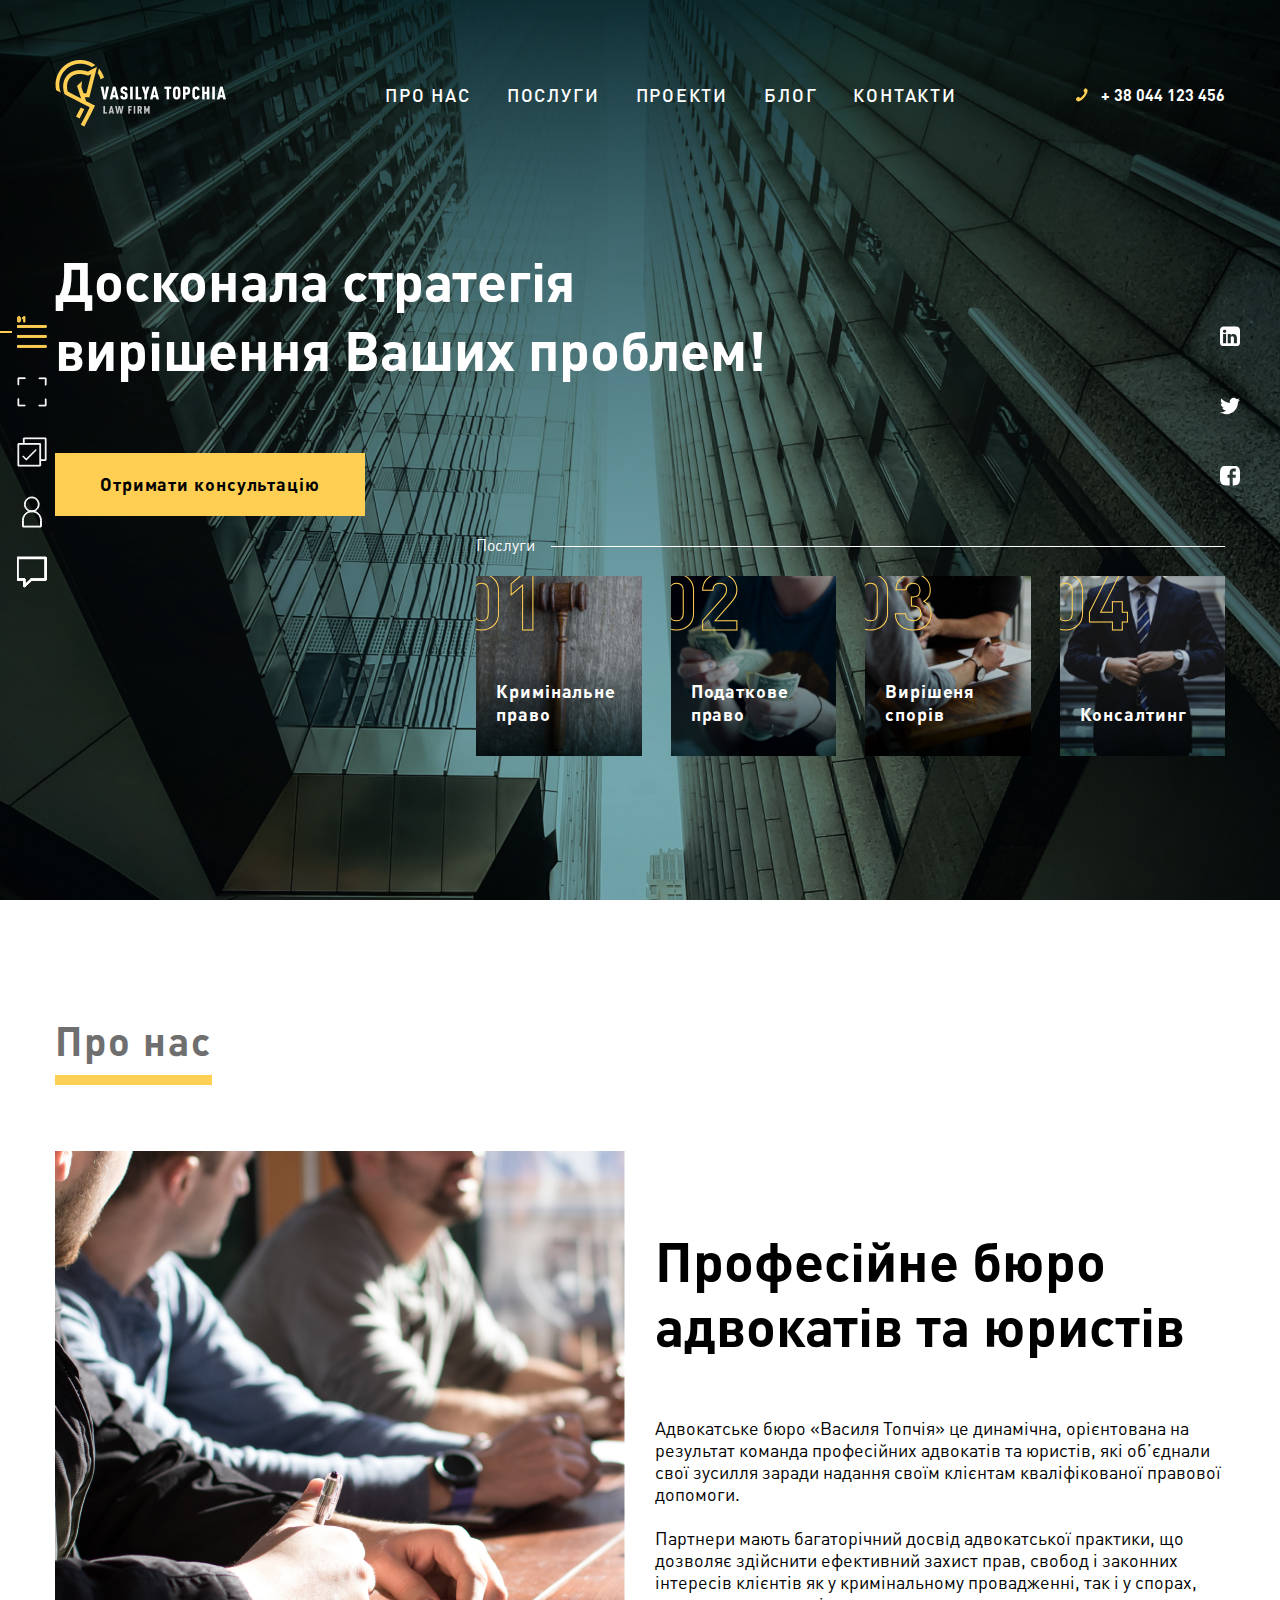
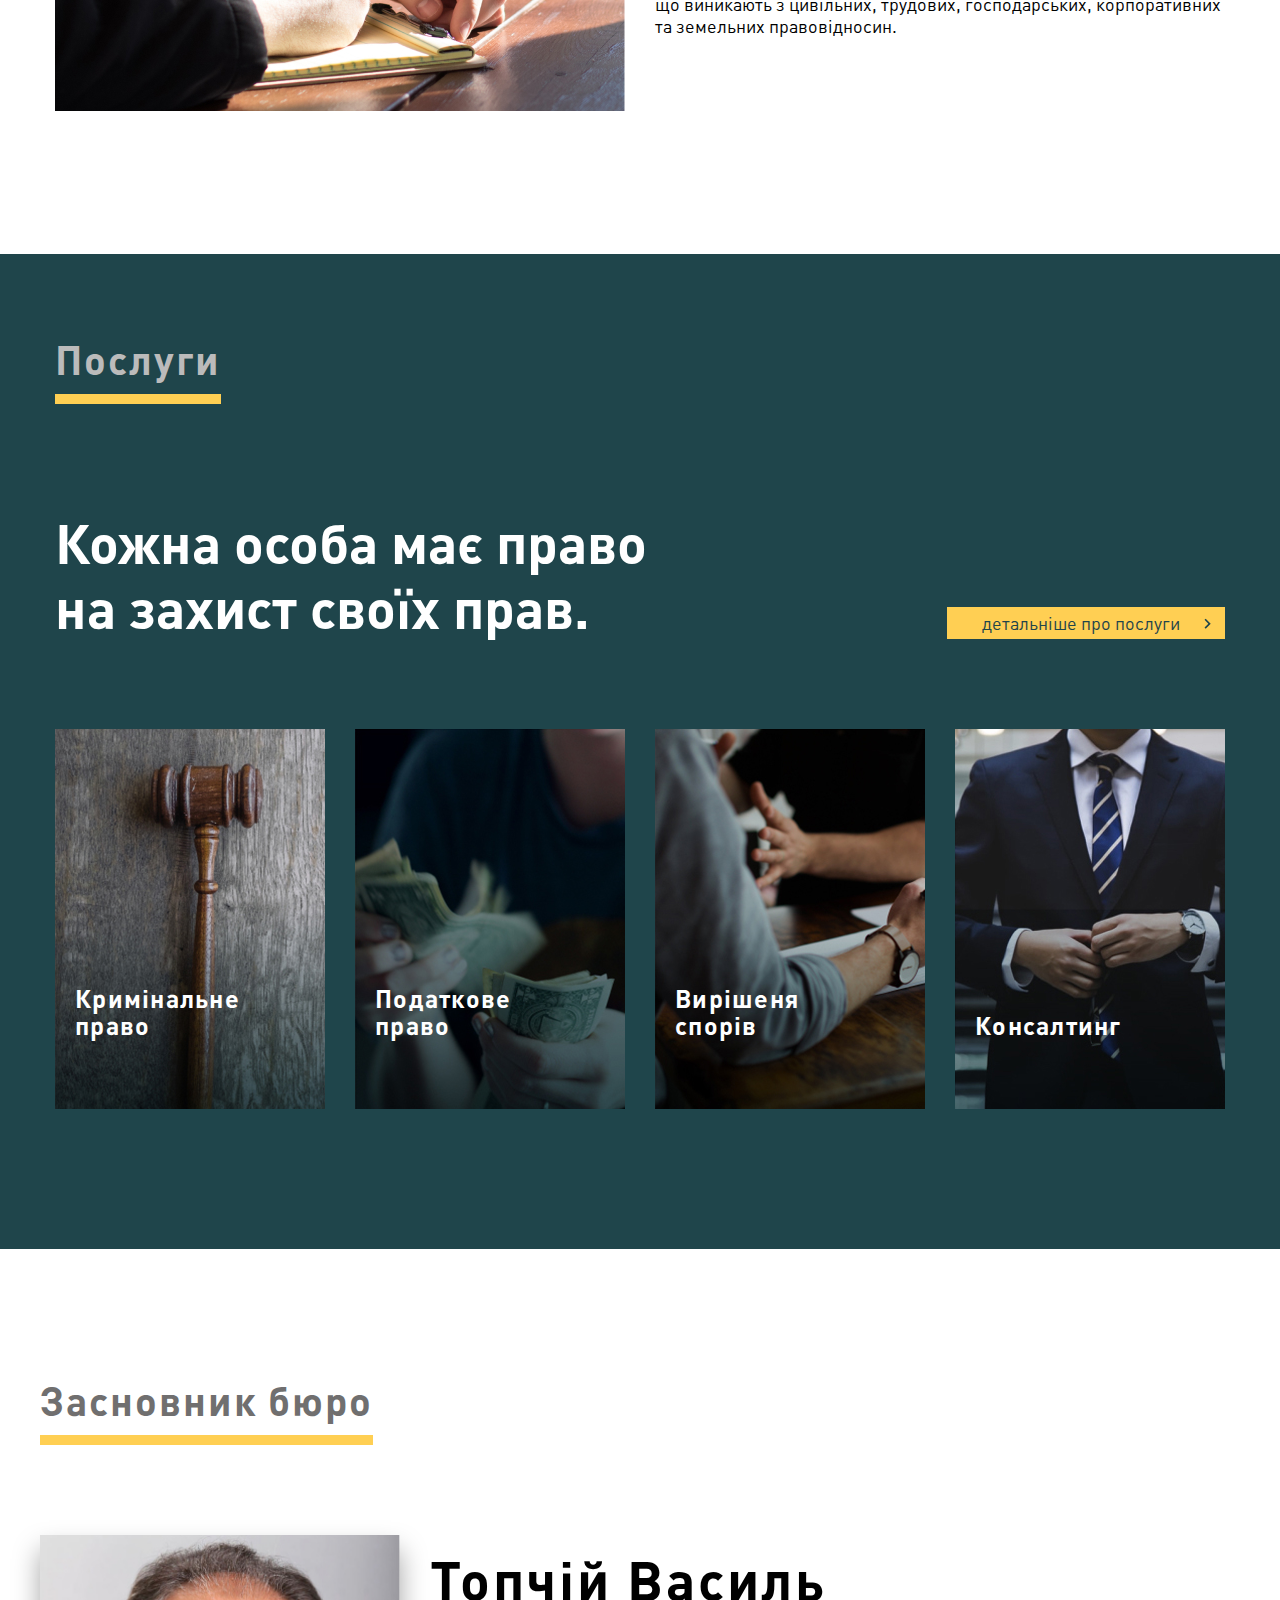
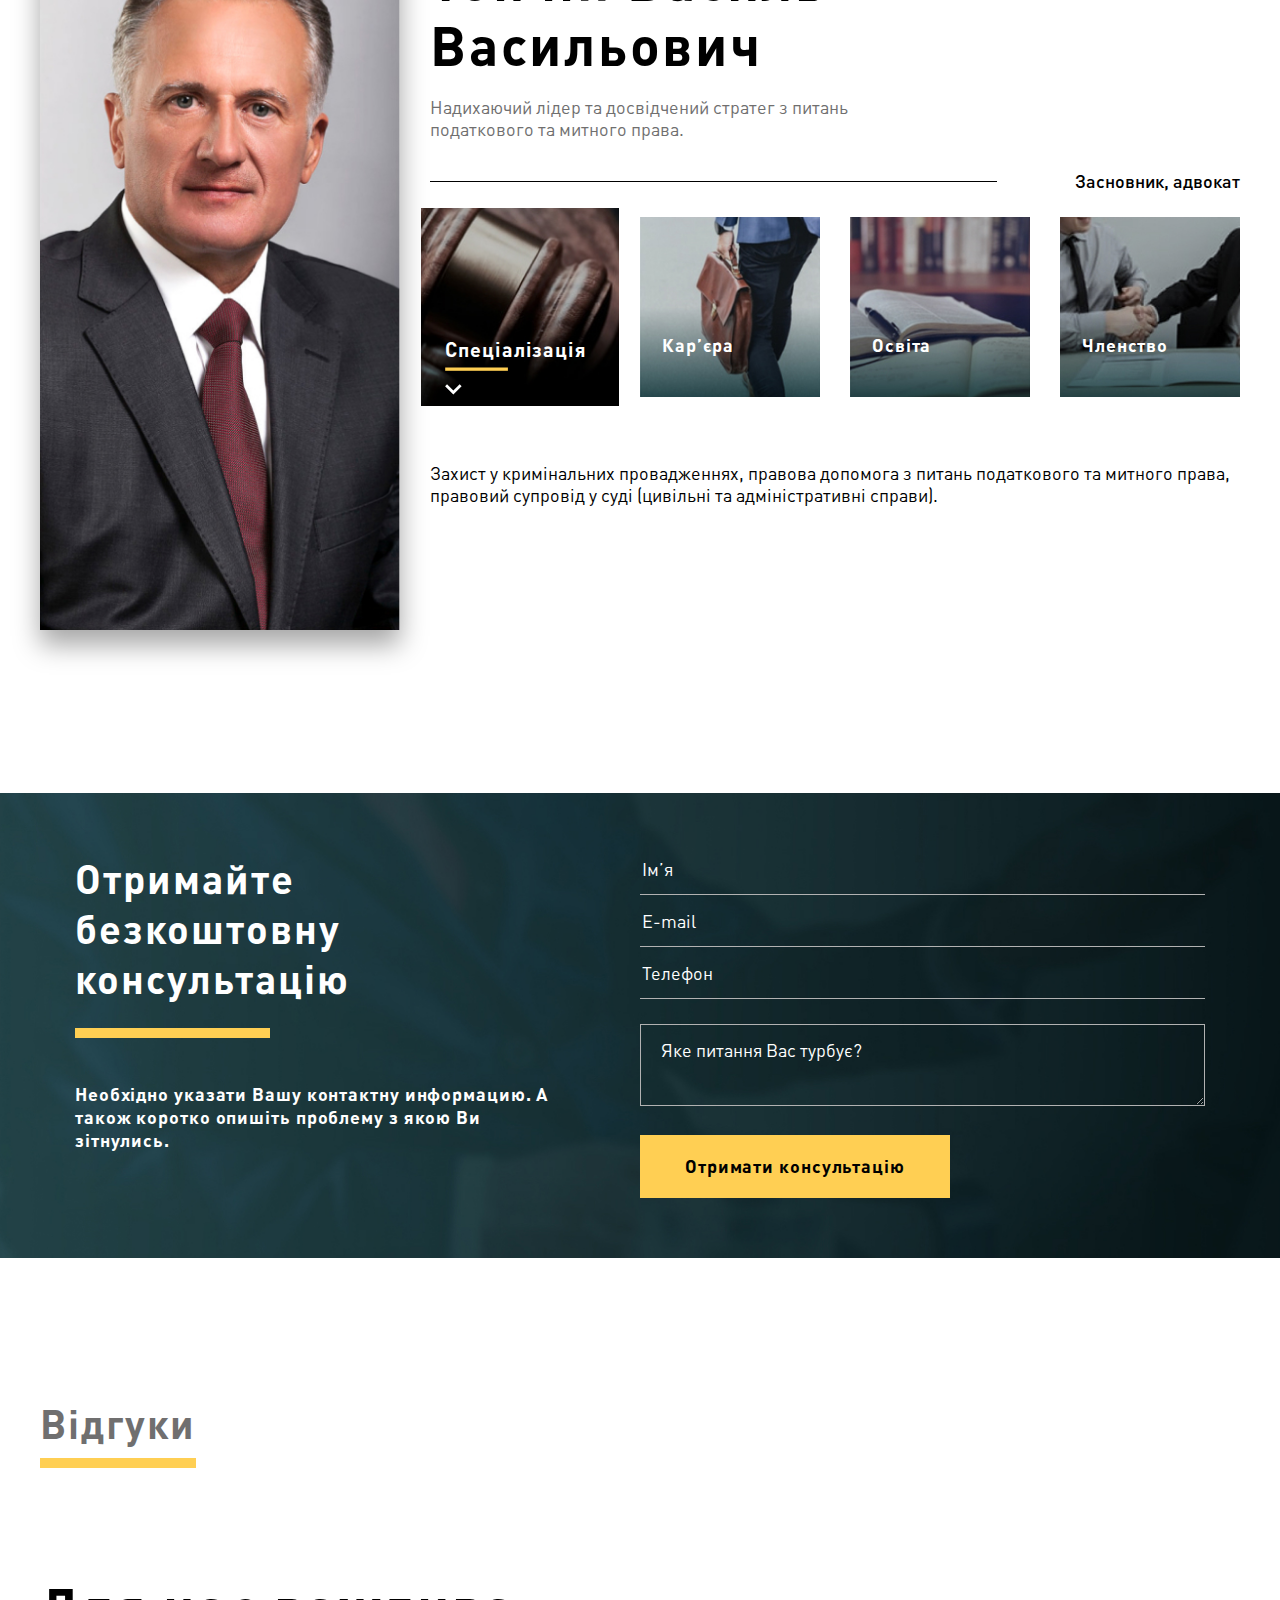
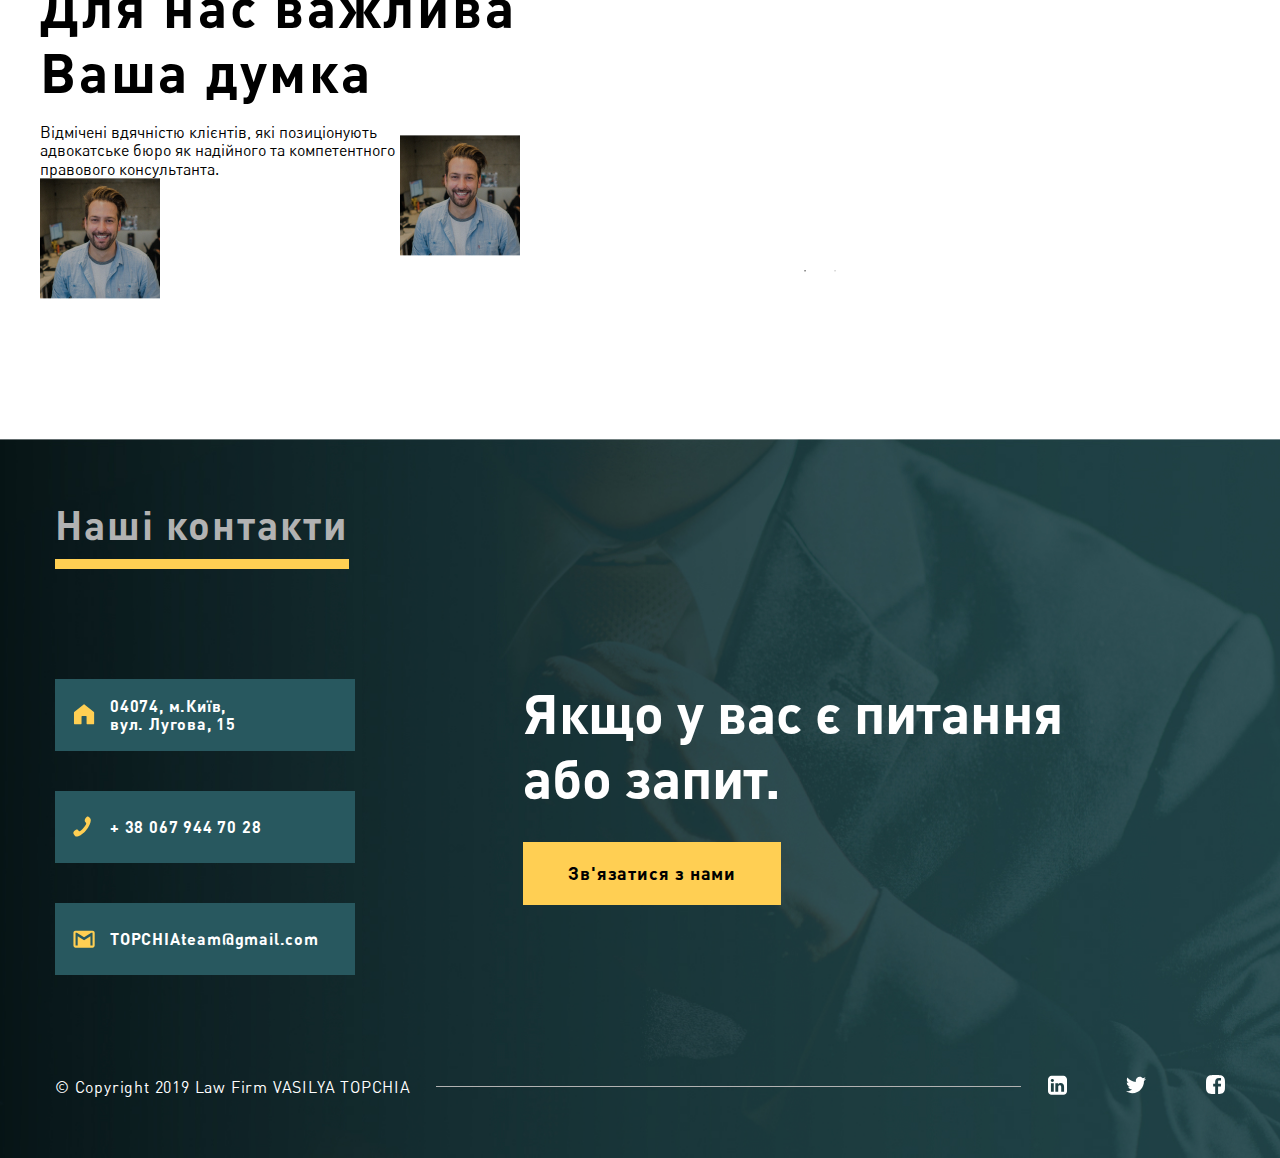
==== commit 5ccf530f: "Добавлен блок ФУТЕРА" ====
--- a/index.html
+++ b/index.html
@@ -273,7 +273,49 @@
 
 
 
-
+<footer class="footer">
+	<div class="footer__wrapper w1200">
+		<div class="title">Наші контакти</div>
+	</div>
+	<div class="footer_dop w1200">
+
+		<div class="footer__info">
+			<div class="footer__contacts">
+				<div class="info">
+					04074, м.Київ, <br>
+					вул. Лугова, 15
+				</div>
+				<a href="tel:380679447028" class="info">
+					+ 38   067   944   70   28 
+				</a>
+				<a href="mailto:topchiateam@gmail.com" class="info">
+					TOPCHIAteam@gmail.com
+				</a>
+			</div>
+		</div>
+		<div class="footer__text">
+			<div class="footer__title">Якщо у вас є питання або запит.</div>
+			<div class="default-button">Зв'язатися з нами</div>
+		</div>
+		
+
+	</div>
+	<div class="footer__copyright w1200">
+			<div class="copyright">© Copyright 2019   Law Firm VASILYA TOPCHIA</div>
+			<div class="footer__line"></div>
+			<div class="footer__soc">
+				<a href="#"><i>
+
+				</i></a>
+				<a href="#"><i>
+
+				</i></a>
+				<a href="#"><i>
+
+				</i></a>
+			</div>
+		</div>
+</footer>
 
 
 
--- a/css/main.css
+++ b/css/main.css
@@ -840,3 +840,112 @@
 .reviews__right{
 	width: 70%;
 }
+.footer{
+	background: url(../img/footer.jpg) no-repeat center;
+	background-size: cover;
+	padding: 60px 0;
+}
+.footer .title{
+	color: #B2B2B2;
+}
+.footer .title{
+	margin-bottom: 110px;
+}
+.footer_dop{
+	display: -webkit-flex;
+	display: -moz-flex;
+	display: -ms-flex;
+	display: -o-flex;
+	display: flex;
+}
+.footer__info{
+	width: 40%;
+}
+.footer__text{
+	width: 60%;
+}
+.info{
+	background: #28585F;
+	margin-bottom: 40px;
+	padding: 15px 25px 15px 55px;
+	max-width: 300px;
+	width: 100%;
+	min-width: 300px;
+	display: block;
+	color: #ffffff;
+	font-family: DINB;
+	letter-spacing: 0.05em;
+	text-decoration: none;
+	min-height: 72px; 
+	display: -webkit-flex;
+	display: -moz-flex;
+	display: -ms-flex;
+	display: -o-flex;
+	display: flex;
+	-ms-align-items: center;
+	align-items: center;
+	background-repeat: no-repeat;
+	background-position: 18px;
+}
+.footer__contacts .info:nth-child(1){
+	background-image: url(../img/icons/house.svg);
+}
+.footer__contacts .info:nth-child(2){
+	background-image: url(../img/icons/small-phone.svg);
+}
+.footer__contacts .info:nth-child(3){
+	background-image: url(../img/icons/gmail.svg);
+}
+.footer__title{
+	font-family: DINB;
+	color: #ffffff;
+	font-size: 55px;
+	line-height: 65px;
+	margin-bottom: 33px;
+	max-width: 600px;
+}
+.footer__copyright{
+	display: -webkit-flex;
+	display: -moz-flex;
+	display: -ms-flex;
+	display: -o-flex;
+	display: flex;
+	justify-content: space-between;
+	align-items: center;
+	margin-top: 60px;
+}
+.copyright{
+	color: #ffffff;
+	letter-spacing: 0.05em;
+	font-size: 16px;
+	line-height: 20px;
+	position: relative;
+	display: inline-block;
+}
+.footer__line{
+	height: 1px;
+	background: #B2B2B2;
+	display: inline-block;
+	width: 50%;
+}
+
+.footer__soc a:nth-child(1) i {
+	background: url(../img/icons/linkedin.svg) no-repeat center;
+	background-size: contain;
+}
+.footer__soc a:nth-child(2) i {
+	background: url(../img/icons/twitter.svg) no-repeat center;
+	background-size: contain;
+}
+.footer__soc a:nth-child(3) i {
+	background: url(../img/icons/facebook.svg) no-repeat center;
+	background-size: contain;
+}
+.footer__soc a:not(:last-child){
+	margin-right: 55px;
+}
+.footer__soc a, .footer__soc a i{
+	width: 20px;
+	height: 20px;
+	display: inline-block;
+}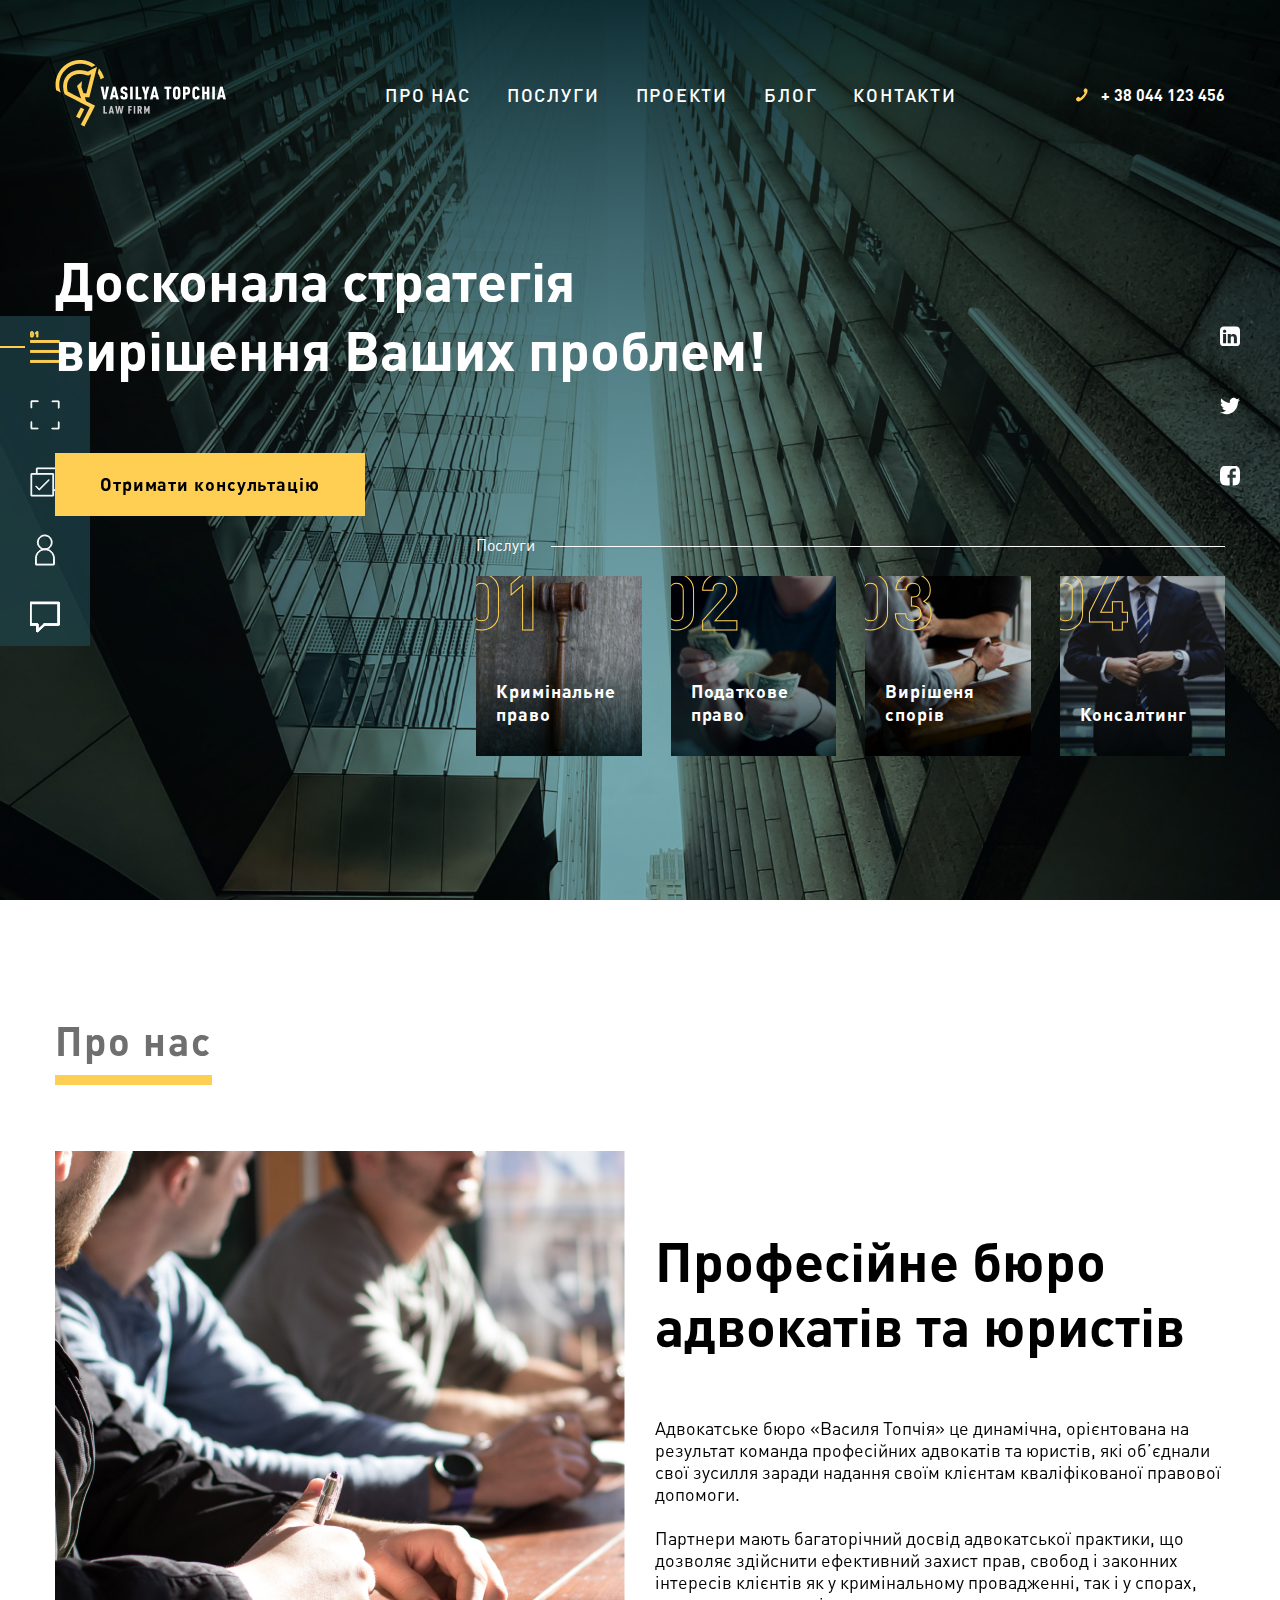
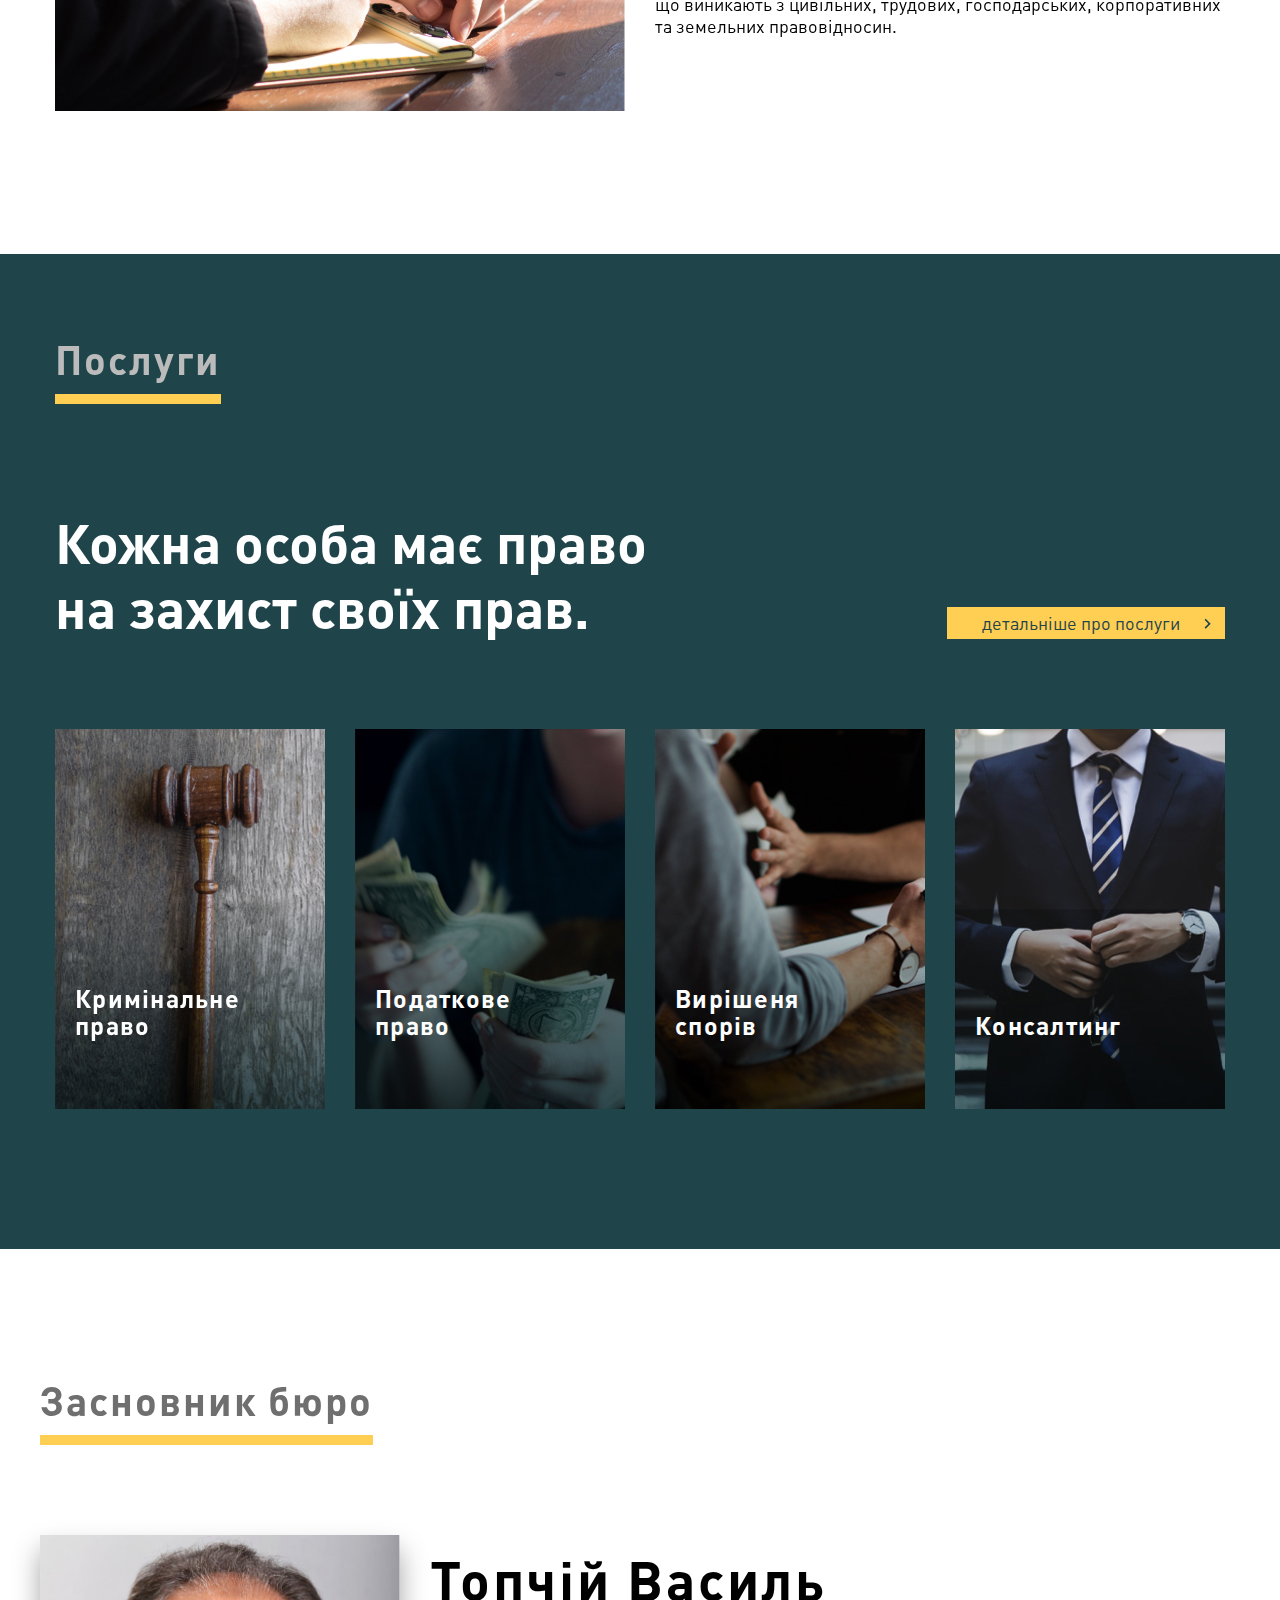
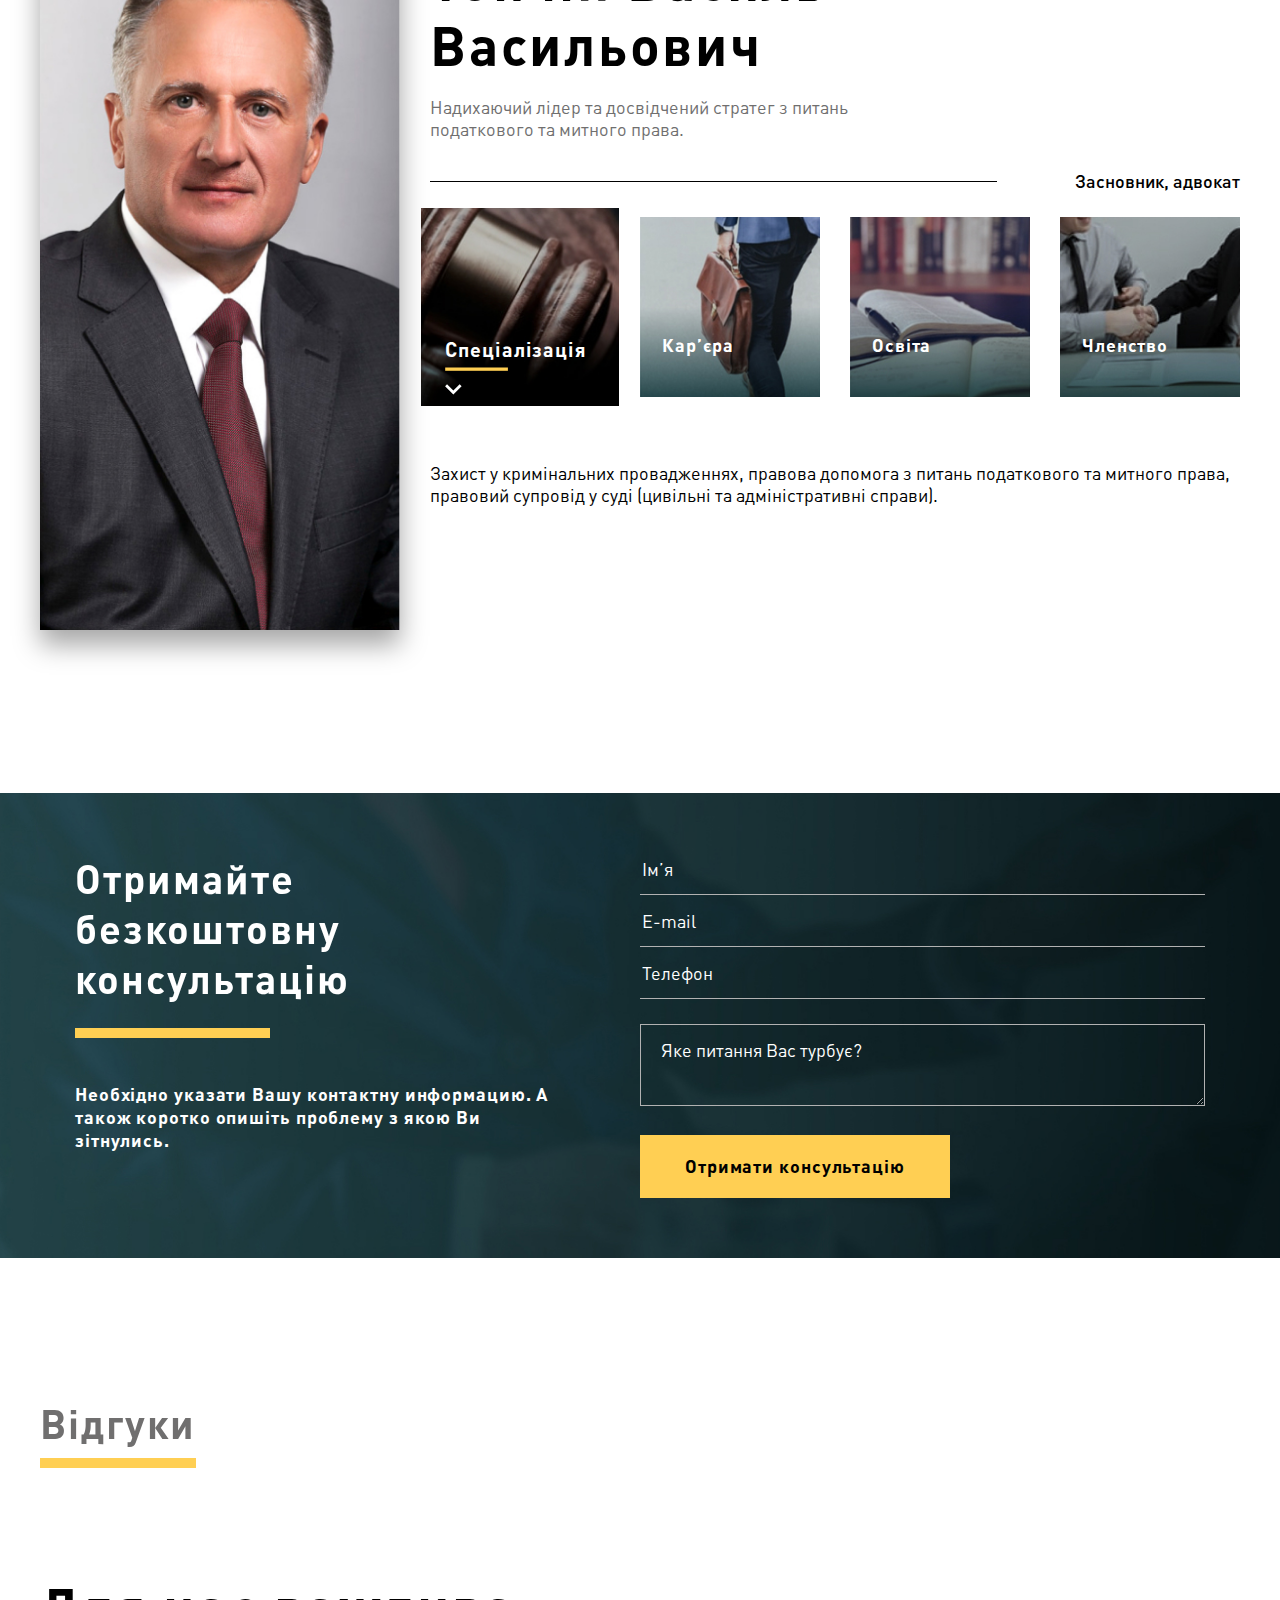
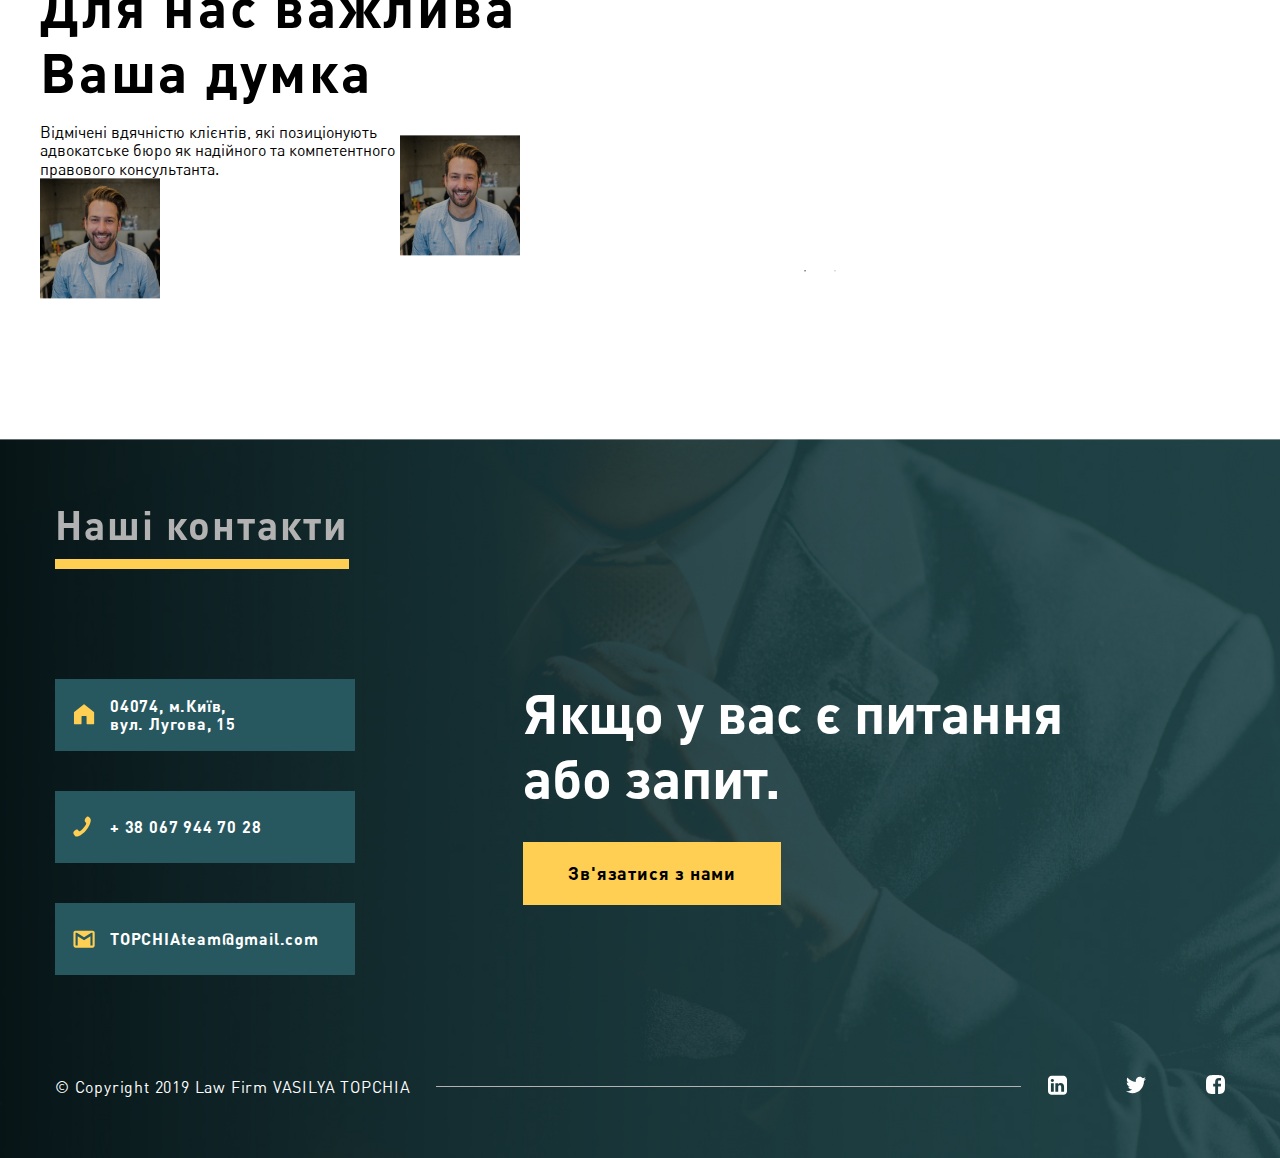
==== commit a91e4a90: "new pages" ====
--- a/index.html
+++ b/index.html
@@ -70,15 +70,15 @@
 
 	<header class="header">
 		<nav>
-			<div class="nav__logo">
+			<a href="index.html" class="nav__logo">
 				<img src="img/logo.png" alt="Logo">
-			</div>
+			</a>
 			<ul class="nav__list">
 				<li><a href="#">ПРО НАС</a></li>
-				<li><a href="#">ПОСЛУГИ</a></li>
+				<li><a href="service.html">ПОСЛУГИ</a></li>
 				<li><a href="#">ПРОЕКТИ</a></li>
 				<li><a href="#">БЛОГ</a></li>
-				<li><a href="#">КОНТАКТИ</a></li>
+				<li><a href="contacts.html">КОНТАКТИ</a></li>
 			</ul>
 			<div class="nav__number">
 				<a href="tel:38044123456">+ 38 044 123 456 </a>
--- a/css/main.css
+++ b/css/main.css
@@ -21,6 +21,7 @@
 	border-bottom: 10px solid #FFCF53;
 	line-height: 50px;
 	padding-bottom: 10px;
+	position: relative;
 }
 .nav__list li a:hover:after{
 	width: 100%;
@@ -41,8 +42,9 @@
     width: 0;
 }
 .left-sidebar{
-	height: 150px;
-	padding: 0;
+	background: rgba(31, 69, 75, 0.7);
+	height: 330px;
+	padding: 15px 30px;
 	display: -webkit-flex;
 	list-style-type: none;
 	display: -moz-flex;
@@ -56,7 +58,7 @@
 	flex-direction: column;
 	justify-content: space-between;
 	position: fixed;
-	left: 17px;
+	left: 0;
 	top: 300px;
 }
 .left-sidebar li a i svg path{
@@ -127,6 +129,9 @@
 	text-align: center;
 	display: inline-block;
 	padding: 20px 45px;
+	-webkit-transition: all .3s linear;
+	-o-transition: all .3s linear;
+	transition: all .3s linear;
 }
 /*.default-button:hover{
 	opacity: .9;
@@ -153,6 +158,9 @@
 	font-size: 18px;
 	letter-spacing: 0.1em;
 }
+.nav__list li.active a:after{
+	width: 100%;
+}
 .nav__list li {
 	padding: 5px 18px;
 }
@@ -166,6 +174,9 @@
 	-ms-align-items: center;
 	align-items: center;
 
+}
+.top-block.contact{
+	background-image: url(../img/contact__bg.jpg);
 }
 .top-block-content{
 	margin-top: 115px;
@@ -756,7 +767,7 @@
 	border-bottom: 0;
 	position: relative;
 }
-.contacts__text .title:before{
+.contacts__text .title:before, .contacts__info .title:before{
 	content: '';
 	position: absolute;
 	width: 195px;
@@ -864,6 +875,9 @@
 .footer__text{
 	width: 60%;
 }
+.footer__text .default-button:hover{
+	box-shadow: 5px 10px 25px rgba(0, 0, 0, 0.15);
+}
 .info{
 	background: #28585F;
 	margin-bottom: 40px;
@@ -948,4 +962,466 @@
 	width: 20px;
 	height: 20px;
 	display: inline-block;
-}+}
+.top-block.contact{
+	height: 100%;
+}
+.content-contacts__wrapper{
+	display: -webkit-flex;
+	display: -moz-flex;
+	display: -ms-flex;
+	display: -o-flex;
+	display: flex;
+	justify-content: space-between;
+	-ms-align-items: center;
+	align-items: center;
+
+}
+.content-contacts__wrapper .title{
+	color: #B2B2B2;
+	font-size: 40px;
+	margin-bottom: 100px;
+}
+.contacts__info{
+	width: 40%;
+	margin-right: 150px;
+}
+.info__ul{
+	list-style-type: none;
+}
+.info__ul li:nth-child(1) span{
+	background: url(../img/contacts/il_house.svg) no-repeat 7%;
+}
+.info__ul li:nth-child(2) a{
+	background: url(../img/contacts/Phone.svg) no-repeat 7%;
+}
+.info__ul li:nth-child(3) a{
+	background: url(../img/contacts/gmail.svg) no-repeat 7%;
+}
+.info__ul li:nth-child(4) a{
+	padding-left: 100px;
+	background: url(../img/contacts/facebook.svg) no-repeat 7%, url(../img/contacts/telegram.svg) no-repeat 22%;
+}
+.info__ul li a, .info__ul li > span{
+	font-family: DINB;
+	font-size: 18px;
+	line-height: 23px;
+	color: #ffffff;
+	letter-spacing: 0.05em;
+	text-decoration: none;
+	display: block;
+	width: 100%;
+	padding-left: 60px;
+}
+.info__ul li{
+	margin-bottom: 30px;
+	max-width: 350px;
+	width: 100%;
+	background: #28585F;
+	min-height: 70px;
+	display: -webkit-flex;
+	display: -moz-flex;
+	display: -ms-flex;
+	display: -o-flex;
+	display: flex;
+	-ms-align-items: center;
+	align-items: center;
+	justify-content: flex-start;
+}
+.contacts__info .title{
+	position: relative;
+	border-bottom: 0;
+}
+.contact-form{
+	background: #ffffff;
+	margin-bottom: -80px;
+	padding: 30px 30px 80px 30px;
+}
+.contact-form form{
+	display: -webkit-flex;
+	display: -moz-flex;
+	display: -ms-flex;
+	display: -o-flex;
+	display: flex;
+	-webkit-flex-direction: column;
+	-moz-flex-direction: column;
+	-ms-flex-direction: column;
+	-o-flex-direction: column;
+	flex-direction: column;
+}
+.form__title{
+	font-family: DINB;
+	font-size: 55px;
+	line-height: 65px;
+	color: #000000;
+	max-width: 460px;
+	margin-bottom: 17px;
+}
+.form__subtitle{
+	font-family: DINR;
+	font-size: 18px;
+	line-height: 22px;
+	letter-spacing: 0.05em;
+	color: #706F6F;
+	margin-bottom: 22px;
+}
+.contact-form form input{
+	padding: 30px 0 20px;
+}
+.contact-form form input::placeholder, .contact-form form textarea::placeholder, .contact-form form input, .contact-form form textarea{
+	font-family: DINR;
+	font-size: 18px;
+	line-height: normal;
+	color:  #706F6F;
+}
+.contact-form form input, .contact-form form textarea{
+	border: 0;
+	border-bottom: 1px solid #B2B2B2;
+	outline: none;
+}
+.contact-form form button{
+	outline: none;
+	border: 0;
+	margin-top: 40px;
+	max-width: 300px;
+	display: inline-block;
+}
+.contact-form form textarea{
+	padding: 65px 0 45px;
+	line-height: normal;
+}
+.contact__map{
+	min-height: 500px;
+	height: 100%;
+	background: url(../img/map.jpg) no-repeat center;
+	background-size: cover;
+	max-width: 2500px;
+	margin: 0 auto;
+}
+.footer.mini{
+	min-height: 80px;
+	background: #1F454B;
+	padding: 30px;
+	font-size: 16px;
+	line-height: 20px;
+	color: #ffffff;
+	letter-spacing: 0.05em;
+	font-family: DINR;
+}
+.footer.mini .w1200{
+	display: -webkit-flex;
+	display: -moz-flex;
+	display: -ms-flex;
+	display: -o-flex;
+	display: flex;
+	-ms-align-items: center;
+	align-items: center;
+	justify-content: space-between;
+}
+.footer.mini span{
+	position: relative;
+	width: 40%;
+}
+.footer.mini hr{
+	width: 70%;
+	height: 1px;
+	border: 0;
+	background: #ffffff;
+}
+.top-block.service{
+	background: none;
+	height: 100%;
+}
+.top-block.service .top-block-content{
+	display: -webkit-flex;
+	display: -moz-flex;
+	display: -ms-flex;
+	display: -o-flex;
+	display: flex;
+	margin-top: 0;
+}
+.service__left, .service__right{
+	width: 50%;
+	min-height: 745px;	
+	position: relative;
+	overflow: hidden;
+}
+.top-block.service > .container{
+	position: relative;
+	display: -webkit-flex;
+	display: -moz-flex;
+	display: -ms-flex;
+	display: -o-flex;
+	display: flex;	
+	-ms-align-items: center;
+	align-items: center;	
+	justify-content: center;
+}
+.top-block.service > .container header{
+	position: absolute;
+	z-index:1;
+	top: 0;
+	right: 0;
+	left: 0;
+}
+.service__right{
+	background: #1F454B;
+	display: -webkit-flex;
+	display: -moz-flex;
+	display: -ms-flex;
+	display: -o-flex;
+	display: flex;
+	-ms-align-items: flex-start;
+	align-items: flex-start;
+	justify-content: center;
+	-webkit-flex-direction: column;
+	-moz-flex-direction: column;
+	-ms-flex-direction: column;
+	-o-flex-direction: column;
+	flex-direction: column;
+	padding-left: 85px;
+	padding-right: 85px;
+}
+.service__left{
+	background: url(../img/720x745_1.jpg) no-repeat center;
+	background-size: cover;
+	display: -webkit-flex;
+	display: -moz-flex;
+	display: -ms-flex;
+	display: -o-flex;
+	display: flex;
+	-ms-align-items: center;
+	align-items: center;
+	justify-content: flex-start;
+}
+.black-overflow{
+	height: 180px;
+	width: 100%;
+	left: 0;
+	right: 0;
+	position: absolute;
+	top: 0;
+	background: linear-gradient(180deg, #1F454B 0%, rgba(31, 69, 75, 0) 100%);
+	display: block;	
+	z-index: 1;
+}
+.nav-sidebar{
+	display: -webkit-flex;
+	display: -moz-flex;
+	display: -ms-flex;
+	display: -o-flex;
+	display: flex;
+	-ms-align-items: center;
+	align-items: center;
+	justify-content: flex-start;
+}
+.nav-sidebar ul{
+	list-style-type: none;
+	margin: 0;
+	padding: 0;
+}
+.nav-sidebar ul li:not(.active){
+padding-left: 38px;
+}
+.nav-sidebar ul li{
+	font-family: DINB !important;
+	letter-spacing: 0.05em;
+	font-size: 18px !important;
+line-height: 23px !important;
+color: #ffffff !important;
+margin-bottom: 50px !important;
+}
+.nav-sidebar ul li.active:before{
+	content: '';
+	width: 30px;
+	display: inline-block;
+	background: #FFCF53;
+	height: 2px;
+	margin-right: 8px;
+	vertical-align: middle;
+	position: static;
+}
+.nav-sidebar ul li.active{
+	color: #FFCF53 !important;
+	font-size: 22px !important;
+	line-height: 28px !important;
+}
+.service__right .title{
+	max-width: 500px;
+	color: #ffffff;
+	margin-bottom: 65px;
+}
+
+.title.before:before{
+	content: '';
+    position: absolute;
+    width: 195px;
+    bottom: -25px;
+    height: 10px;
+    background: #FFCF53;
+}
+.title.before{
+	border-bottom: 0;
+}
+.service__right > ul{
+	list-style-type: none;
+	padding: 0;
+	margin: 0;
+	max-width: 440px;
+}
+.service__right ul > li{
+	font-size: 18px;
+	line-height: 19px;
+	color: #ffffff;
+	font-family: DINR;
+	margin-bottom: 25px;
+}
+.service__right ul > li{
+	position: relative;
+}
+.service__right ul > li:before{
+	content: '';
+	width: 6px;
+	height: 2px;
+	background: #FFCF53;
+	display: inline-block;
+	vertical-align: middle;
+	margin-right: 8px;
+	position: absolute;
+	left: -17px;
+	width: 6px;
+	height: 2px;
+	top: 8px;
+
+}
+.count.v2 .default-button:hover{
+	background: #706F6F;
+	box-shadow: 5px 10px 25px rgba(0, 0, 0, 0.15);
+	color: #FFCF53;
+}
+
+.service__left > ul{
+	list-style-type: none;
+	padding: 0;
+	margin: 0;
+	z-index: 1;
+	max-width: 390px;
+}
+.service__left ul > li{
+	font-size: 18px;
+	line-height: 19px;
+	color: #000000;
+	font-family: DINR;
+	margin-bottom: 25px;
+	position: relative;
+}
+.service__left ul > li:before{
+	content: '';
+	position: absolute;
+	left: -17px;
+	width: 6px;
+	height: 2px;
+	top: 8px;
+	background: #17444B;
+	display: inline-block;
+	vertical-align: middle;
+	margin-right: 10px;
+
+}
+
+.service__right .default-button:hover{
+	box-shadow: 5px 10px 25px rgba(0, 0, 0, 0.15);
+}
+section.count{
+	display: -webkit-flex;
+	display: -moz-flex;
+	display: -ms-flex;
+	display: -o-flex;
+	display: flex;
+	-ms-align-items: center;
+	align-items: center;
+}
+.count.v2 .service__left{
+	background: #ffffff;
+	-webkit-flex-direction: column;
+	-moz-flex-direction: column;
+	-ms-flex-direction: column;
+	-o-flex-direction: column;
+	flex-direction: column;
+	-ms-align-items: flex-start;
+	align-items: flex-start;
+	justify-content: center;
+	padding-left: 95px;
+}
+.count.v2 .service__right li:not(.active){
+	padding-left: 0;
+	padding-right: 38px;
+}
+	
+.count.v2 .service__right li:before{
+	display: none;
+}
+.count.v2 .service__right li.active:after{
+	content: '';
+	width: 30px;
+	display: inline-block;
+	background: #FFCF53;
+	height: 2px;
+	margin-left: 8px;
+	vertical-align: middle;
+}
+.count.v2 .service__right{
+	-ms-align-items: flex-end;
+	align-items: flex-end;
+	padding-right: 0;
+	position: relative;
+}
+.count.v2 .service__right{
+	background: url(../img/720x745_2.jpg) no-repeat center;
+	background-size: cover;
+}
+.nav-sidebar.right{
+	text-align: right;
+}
+.count.v2 .title{
+	margin-bottom: 60px;
+}
+.count.last .service__left:before{display: none;}
+.count.v2 .service__left:before, .count.v2 .service__right:before, .count.v3 .service__left:before, .count.last .service__right:before{
+	content: '01';
+	position: absolute;
+	font-size: 370px;
+	letter-spacing: -0.055em;
+	font-family: DINB;
+	-webkit-text-stroke: 1px #FFCF53;
+    text-stroke: 1px #FFCF53;
+    color: transparent;
+    top: -40px;
+    left: -40px;
+}
+.count.last .service__right:before{
+	content: '04' !important;
+}
+.count.v3 .service__left:before{
+	content: '03';
+	bottom: -110px;
+	top: auto;
+	left: -90px;
+}
+.count.v2 .service__right:before{
+	bottom: -110px;
+	content: '02';
+	top: auto;
+	left: -90px;
+}
+.count.last .title, .count.v2 .title{
+	color: #000000;
+}
+.count.v3 .service__left{
+	background: url(../img/720x745_3.jpg) no-repeat center;
+	background-size: cover; 
+}
+.count.last .service__right{
+	background: url(../img/720x745_4.jpg) no-repeat center;
+	background-size: cover; 
+}
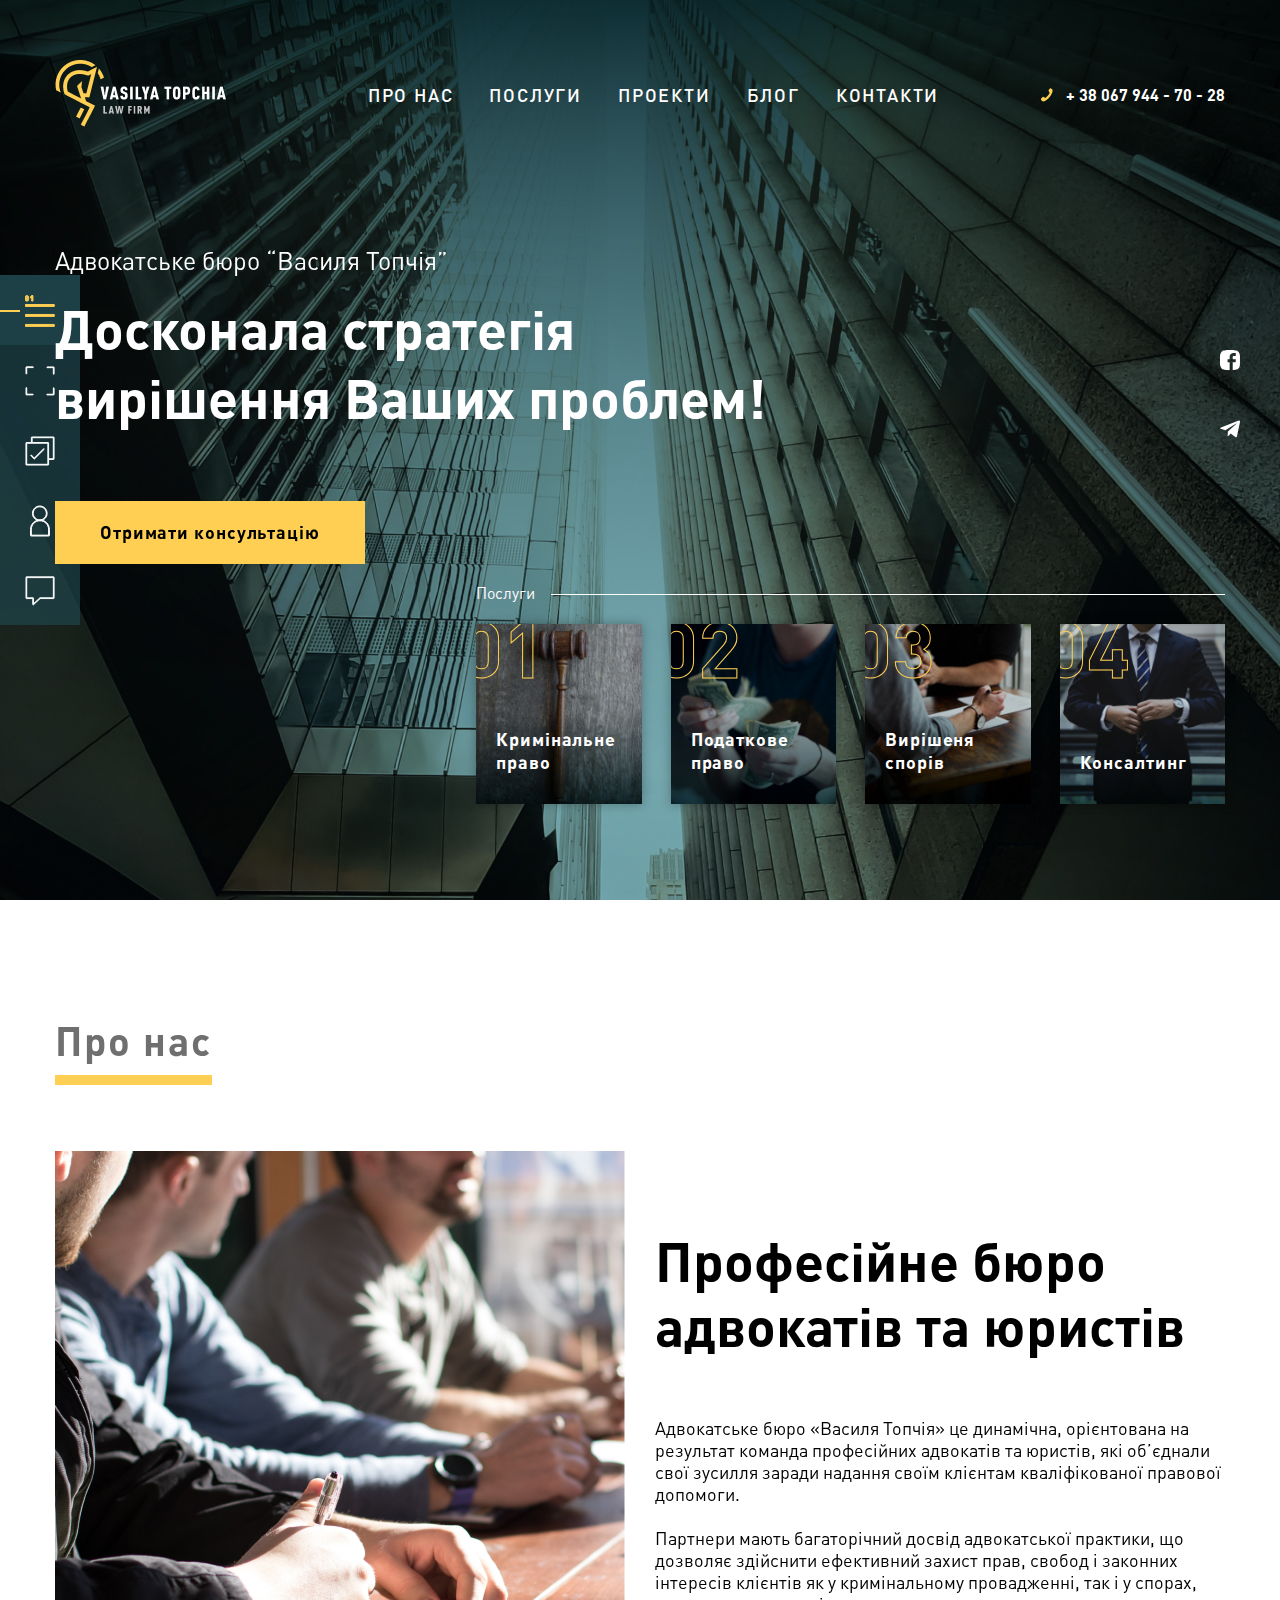
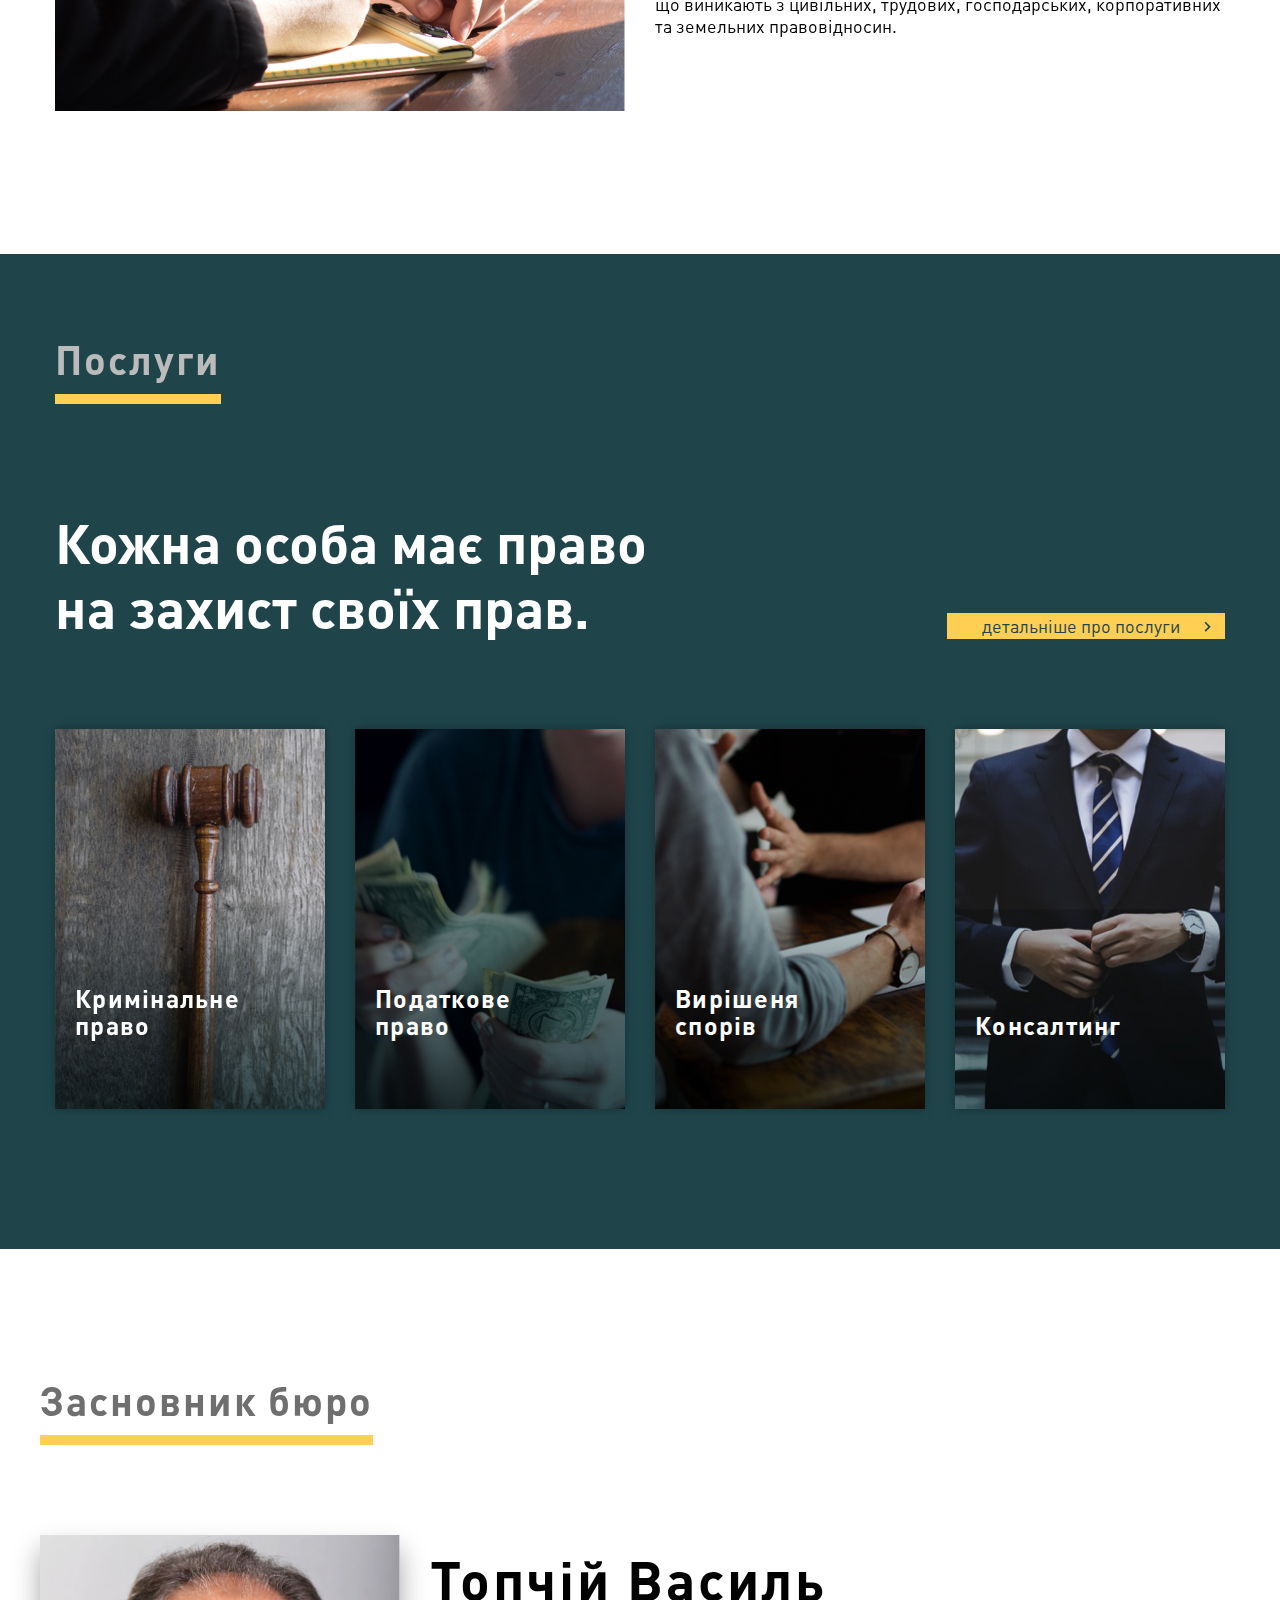
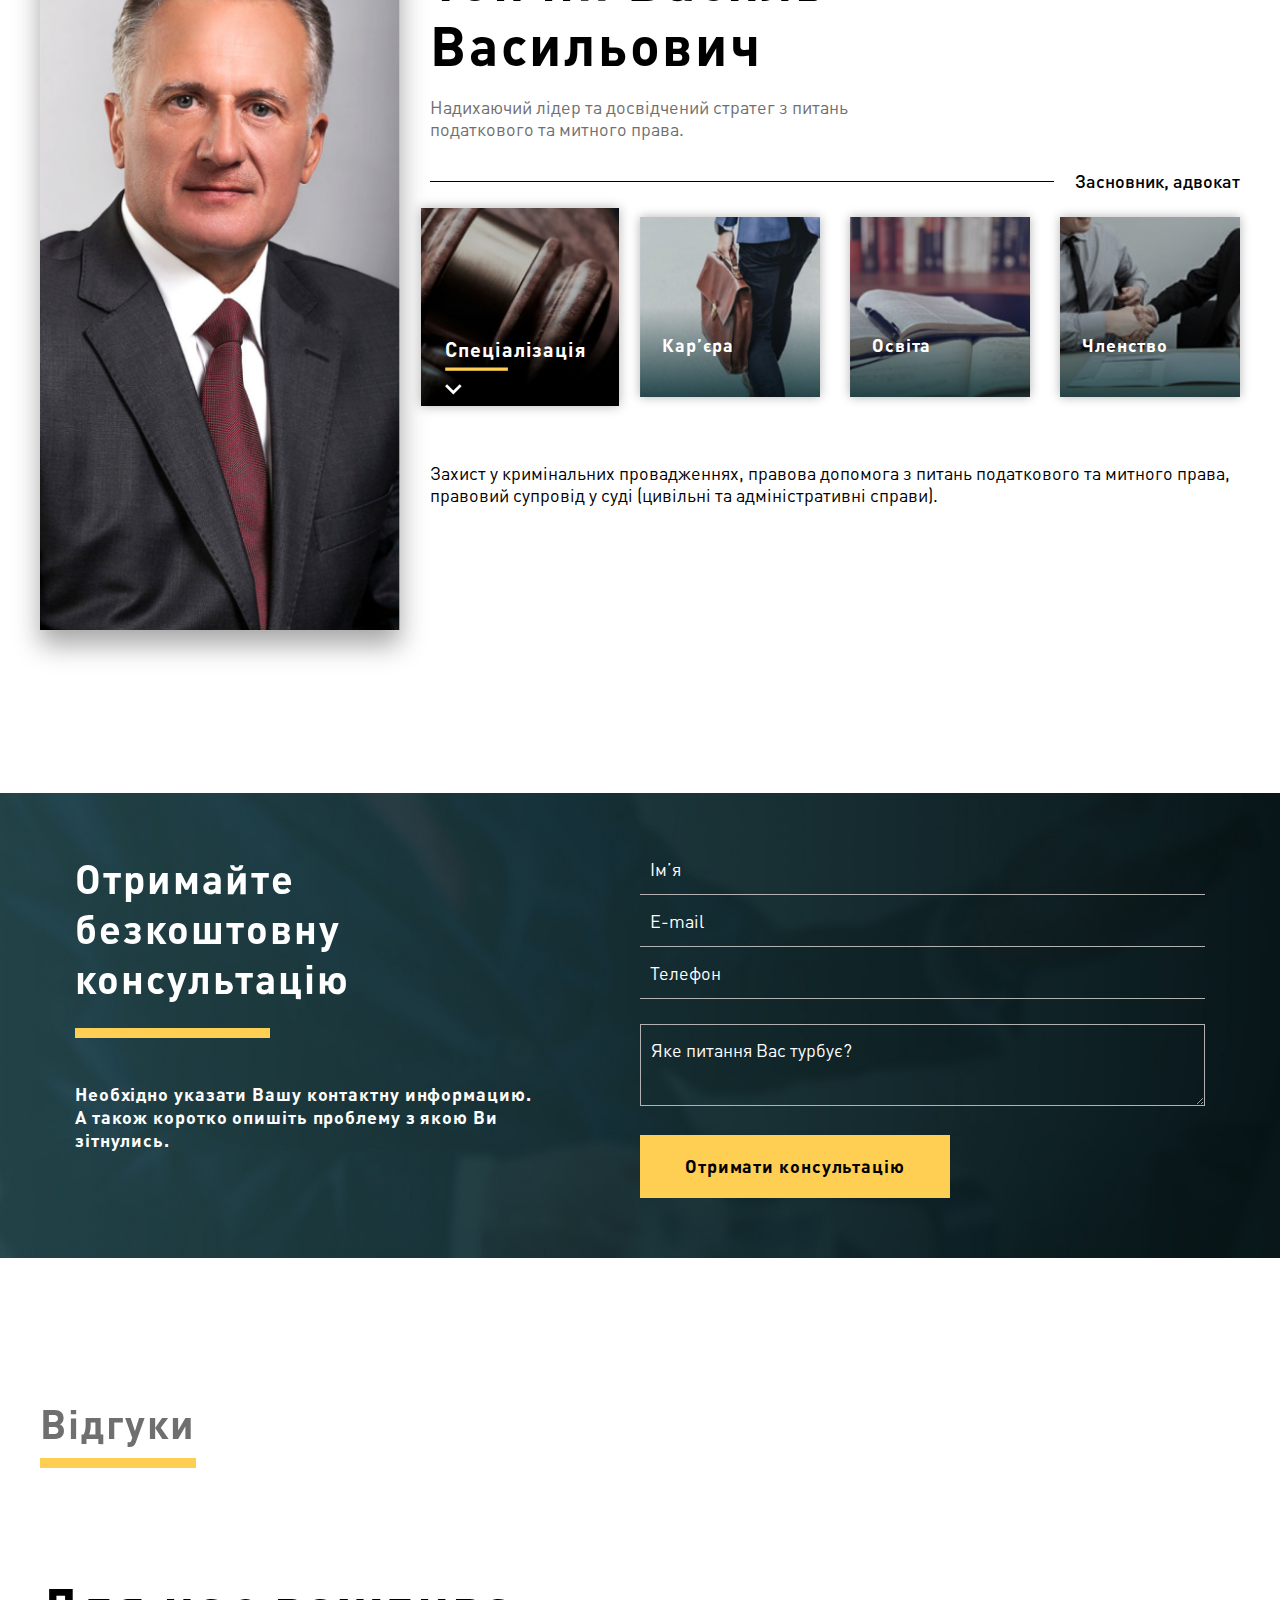
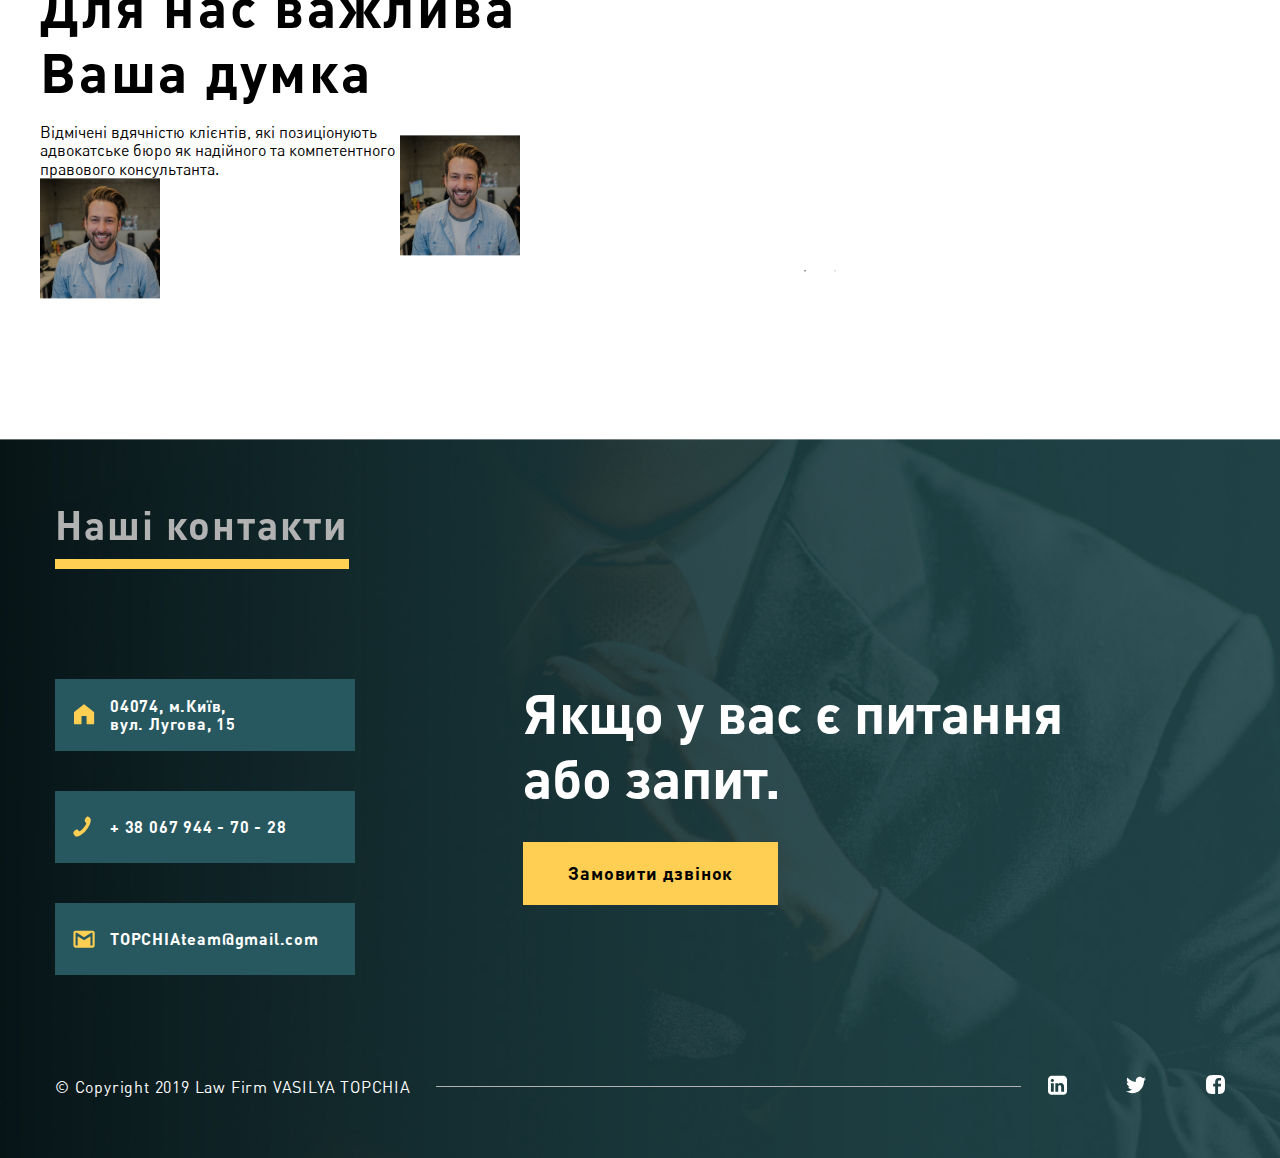
==== commit 7c533bdc: "add new page" ====
--- a/index.html
+++ b/index.html
@@ -25,9 +25,10 @@
 
 		<ul class="left-sidebar">
 			<li class="active"><a class="active" href="#"><i>
-								<svg width="31" height="32" viewBox="0 0 31 32"  xmlns="http://www.w3.org/2000/svg">
-<path class="fill-good" fill-rule="evenodd" clip-rule="evenodd" d="M3.24385 5.32901C3.60118 5.01434 3.77985 4.57701 3.77985 4.01701V1.77701C3.77985 1.21701 3.60118 0.78234 3.24385 0.473006C2.88651 0.15834 2.45451 0.00100708 1.94785 0.00100708C1.44118 0.00100708 1.00918 0.15834 0.651846 0.473006C0.294513 0.78234 0.115845 1.21701 0.115845 1.77701V4.01701C0.115845 4.57701 0.294513 5.01434 0.651846 5.32901C1.00918 5.63834 1.44118 5.79301 1.94785 5.79301C2.45451 5.79301 2.88651 5.63834 3.24385 5.32901ZM2.46785 1.77701V4.02501C2.46785 4.21701 2.41718 4.36367 2.31585 4.46501C2.21985 4.56101 2.09718 4.60901 1.94785 4.60901C1.79851 4.60901 1.67318 4.56101 1.57185 4.46501C1.47585 4.36367 1.42785 4.21701 1.42785 4.02501V1.77701C1.42785 1.58501 1.47585 1.43834 1.57185 1.33701C1.67318 1.23567 1.79851 1.18501 1.94785 1.18501C2.09718 1.18501 2.21985 1.23567 2.31585 1.33701C2.41718 1.43834 2.46785 1.58501 2.46785 1.77701ZM6.90516 5.74501H8.21716V0.0490065H6.90516L5.68916 1.10501V2.50501L6.90516 1.44901V5.74501ZM30.2761 11.2701H0.276093V9.27012H30.2761V11.2701ZM0.276093 21.5826H30.2761V19.5826H0.276093V21.5826ZM0.276093 31.8951H30.2761V29.8951H0.276093V31.8951Z"/>
-</svg>
+								<svg width="31" height="32" viewBox="0 0 31 32" fill="none" xmlns="http://www.w3.org/2000/svg">
+<path fill-rule="evenodd" clip-rule="evenodd" d="M3.24385 5.32901C3.60118 5.01434 3.77985 4.57701 3.77985 4.01701V1.77701C3.77985 1.21701 3.60118 0.78234 3.24385 0.473006C2.88651 0.15834 2.45451 0.00100708 1.94785 0.00100708C1.44118 0.00100708 1.00918 0.15834 0.651846 0.473006C0.294513 0.78234 0.115845 1.21701 0.115845 1.77701V4.01701C0.115845 4.57701 0.294513 5.01434 0.651846 5.32901C1.00918 5.63834 1.44118 5.79301 1.94785 5.79301C2.45451 5.79301 2.88651 5.63834 3.24385 5.32901ZM2.46785 1.77701V4.02501C2.46785 4.21701 2.41718 4.36367 2.31585 4.46501C2.21985 4.56101 2.09718 4.60901 1.94785 4.60901C1.79851 4.60901 1.67318 4.56101 1.57185 4.46501C1.47585 4.36367 1.42785 4.21701 1.42785 4.02501V1.77701C1.42785 1.58501 1.47585 1.43834 1.57185 1.33701C1.67318 1.23567 1.79851 1.18501 1.94785 1.18501C2.09718 1.18501 2.21985 1.23567 2.31585 1.33701C2.41718 1.43834 2.46785 1.58501 2.46785 1.77701ZM6.90516 5.74501H8.21716V0.0490065H6.90516L5.68916 1.10501V2.50501L6.90516 1.44901V5.74501ZM30.2761 11.2701H0.276093V9.27012H30.2761V11.2701ZM0.276093 21.5826H30.2761V19.5826H0.276093V21.5826ZM0.276093 31.8951H30.2761V29.8951H0.276093V31.8951Z" fill="white"/>
+</svg>
+
 			</i></a></li>
 			<li><a href="#about"><i>
 				<svg width="32" height="32" viewBox="0 0 32 32"  xmlns="http://www.w3.org/2000/svg">
@@ -54,18 +55,30 @@
 
 			</i></a></li>
 			<li><a href="#contacts"><i>
-				<svg width="31" height="32" viewBox="0 0 31 32"  xmlns="http://www.w3.org/2000/svg">
-<path class="fill-good" d="M7.63879 31C7.58225 31 7.5257 30.9896 7.4743 30.9636C7.32522 30.8959 7.22755 30.7502 7.22755 30.5836V24.1766H0.411241C0.185058 24.1766 0 23.9892 0 23.7602V1.41638C0 1.18737 0.185058 1 0.411241 1H29.5888C29.8149 1 30 1.18737 30 1.41638V23.7602C30 23.9892 29.8149 24.1766 29.5888 24.1766H15.1542L7.91638 30.8907C7.83927 30.9636 7.7416 31 7.63879 31ZM0.817341 23.3439H7.63879C7.86498 23.3439 8.05003 23.5312 8.05003 23.7602V29.6468L14.7224 23.4584C14.7995 23.3907 14.8972 23.3491 15 23.3491H29.1775V1.82755H0.817341V23.3439Z"/>
-<path class="fill-good" d="M7.4743 30.9636L7.70013 30.5175L7.69064 30.5127L7.68095 30.5083L7.4743 30.9636ZM7.22755 24.1766H7.72755V23.6766H7.22755V24.1766ZM15.1542 24.1766V23.6766H14.958L14.8142 23.81L15.1542 24.1766ZM7.91638 30.8907L7.57632 30.5241L7.57296 30.5273L7.91638 30.8907ZM0.817341 23.3439H0.317341V23.8439H0.817341V23.3439ZM8.05003 29.6468H7.55003V30.7925L8.39004 30.0134L8.05003 29.6468ZM14.7224 23.4584L14.3925 23.0824L14.3824 23.0918L14.7224 23.4584ZM29.1775 23.3491V23.8491H29.6775V23.3491H29.1775ZM29.1775 1.82755H29.6775V1.32755H29.1775V1.82755ZM0.817341 1.82755V1.32755H0.317341V1.82755H0.817341ZM7.63879 30.5C7.64231 30.5 7.66677 30.5006 7.70013 30.5175L7.24846 31.4097C7.38463 31.4786 7.52219 31.5 7.63879 31.5V30.5ZM7.68095 30.5083C7.70495 30.5192 7.72755 30.548 7.72755 30.5836H6.72755C6.72755 30.9524 6.9455 31.2726 7.26765 31.4189L7.68095 30.5083ZM7.72755 30.5836V24.1766H6.72755V30.5836H7.72755ZM7.22755 23.6766H0.411241V24.6766H7.22755V23.6766ZM0.411241 23.6766C0.467032 23.6766 0.5 23.719 0.5 23.7602H-0.5C-0.5 24.2595 -0.0969155 24.6766 0.411241 24.6766V23.6766ZM0.5 23.7602V1.41638H-0.5V23.7602H0.5ZM0.5 1.41638C0.5 1.45764 0.467034 1.5 0.411241 1.5V0.5C-0.0969177 0.5 -0.5 0.917097 -0.5 1.41638H0.5ZM0.411241 1.5H29.5888V0.5H0.411241V1.5ZM29.5888 1.5C29.533 1.5 29.5 1.45764 29.5 1.41638H30.5C30.5 0.917099 30.0969 0.5 29.5888 0.5V1.5ZM29.5 1.41638V23.7602H30.5V1.41638H29.5ZM29.5 23.7602C29.5 23.719 29.533 23.6766 29.5888 23.6766V24.6766C30.0969 24.6766 30.5 24.2595 30.5 23.7602H29.5ZM29.5888 23.6766H15.1542V24.6766H29.5888V23.6766ZM14.8142 23.81L7.57634 30.5241L8.25642 31.2573L15.4943 24.5432L14.8142 23.81ZM7.57296 30.5273C7.58136 30.5194 7.59281 30.5118 7.60622 30.5066C7.61937 30.5015 7.63085 30.5 7.63879 30.5V31.5C7.86342 31.5 8.08566 31.4187 8.2598 31.2541L7.57296 30.5273ZM0.817341 23.8439H7.63879V22.8439H0.817341V23.8439ZM7.63879 23.8439C7.583 23.8439 7.55003 23.8015 7.55003 23.7602H8.55003C8.55003 23.261 8.14695 22.8439 7.63879 22.8439V23.8439ZM7.55003 23.7602V29.6468H8.55003V23.7602H7.55003ZM8.39004 30.0134L15.0624 23.825L14.3824 23.0918L7.71003 29.2802L8.39004 30.0134ZM15.0522 23.8342C15.0504 23.8358 15.034 23.8491 15 23.8491V22.8491C14.7604 22.8491 14.5487 22.9456 14.3926 23.0825L15.0522 23.8342ZM15 23.8491H29.1775V22.8491H15V23.8491ZM29.6775 23.3491V1.82755H28.6775V23.3491H29.6775ZM29.1775 1.32755H0.817341V2.32755H29.1775V1.32755ZM0.317341 1.82755V23.3439H1.31734V1.82755H0.317341Z"/>
-</svg>
+				<svg width="32" height="32" viewBox="0 0 32 32" fill="none" xmlns="http://www.w3.org/2000/svg">
+<path d="M8.68274 30.8951C8.62619 30.8951 8.56965 30.8847 8.51824 30.8587C8.36917 30.791 8.2715 30.6453 8.2715 30.4788V24.0718H1.45519C1.229 24.0718 1.04395 23.8844 1.04395 23.6554V1.31152C1.04395 1.08251 1.229 0.895142 1.45519 0.895142H30.6327C30.8589 0.895142 31.0439 1.08251 31.0439 1.31152V23.6554C31.0439 23.8844 30.8589 24.0718 30.6327 24.0718H16.1982L8.96033 30.7858C8.88322 30.8587 8.78555 30.8951 8.68274 30.8951ZM1.86129 23.239H8.68274C8.90892 23.239 9.09398 23.4264 9.09398 23.6554V29.5419L15.7664 23.3535C15.8435 23.2858 15.9411 23.2442 16.0439 23.2442H30.2215V1.72269H1.86129V23.239Z" fill="white" stroke="white"/>
+</svg>
+
 
 			</i></a></li>
 		</ul>
 
 				<div class="top-block__soc">
-		<a href="#"><i class="linkedin"></i></a>
-		<a href="#"><i class="twitter"></i></a>
-		<a href="#"><i class="facebook"></i></a>
+<!-- 		<a href="#"><i class="linkedin"></i></a>
+		<a href="#"><i class="twitter"></i></a> -->
+		<a href="#"><i>
+					<svg width="20" height="21" viewBox="0 0 20 21" fill="none" xmlns="http://www.w3.org/2000/svg">
+<path fill-rule="evenodd" clip-rule="evenodd" d="M19.9355 5.99336C19.9243 5.1536 19.7669 4.32219 19.4702 3.53631C19.2129 2.87343 18.82 2.27142 18.3164 1.76874C17.8129 1.26606 17.2099 0.873757 16.5459 0.616909C15.7689 0.325697 14.9479 0.168233 14.1181 0.151223C13.0497 0.103546 12.711 0.0902405 9.99884 0.0902405C7.28671 0.0902405 6.93908 0.0902405 5.87844 0.151223C5.04899 0.168358 4.22845 0.32582 3.45174 0.616909C2.78766 0.873578 2.18455 1.26581 1.68101 1.76852C1.17747 2.27122 0.784579 2.87333 0.527483 3.53631C0.235202 4.31149 0.077819 5.13085 0.0621336 5.95899C0.014377 7.02674 -6.10352e-05 7.36491 -6.10352e-05 10.0725C-6.10352e-05 12.7802 -6.10352e-05 13.1261 0.0621336 14.1861C0.0787929 15.0155 0.23539 15.8337 0.527483 16.611C0.78501 17.2738 1.17819 17.8756 1.6819 18.3781C2.18561 18.8806 2.78877 19.2727 3.45285 19.5293C4.22743 19.8322 5.04811 20.0009 5.87955 20.0282C6.90347 20.0739 7.2576 20.089 9.66571 20.0902V12.1706H7.55164V9.28008H9.66571V6.81116C9.66571 4.87106 10.9145 3.08942 13.792 3.08942C14.957 3.08942 15.8185 3.20157 15.8185 3.20157L15.7506 5.90087C15.7506 5.90087 14.8721 5.89228 13.9133 5.89228C12.8756 5.89228 12.7094 6.37246 12.7094 7.16944V9.28008H15.8331L15.6972 12.1706H12.7094V20.0821C13.2507 20.0742 13.5996 20.0587 14.1203 20.0282C14.9501 20.0119 15.7711 19.8548 16.5482 19.5637C17.212 19.3065 17.8148 18.9141 18.3183 18.4115C18.8218 17.9088 19.2148 17.307 19.4724 16.6443C19.7645 15.8681 19.9211 15.0498 19.9378 14.2194C19.9855 13.1527 20 12.8145 20 10.1058L19.9999 10.0685V10.0684C19.9977 7.39498 19.9974 7.04954 19.9355 5.99336Z" fill="white"/>
+</svg>
+		</i>
+
+</a>
+		<a href=""><i class="telegram">
+			<svg width="21" height="18" viewBox="0 0 21 18" fill="none" xmlns="http://www.w3.org/2000/svg">
+<path d="M18.7199 0.576414L1.0037 7.4081C-0.205355 7.89372 -0.198361 8.5682 0.781877 8.86897L5.33034 10.2879L15.8542 3.64803C16.3518 3.34526 16.8064 3.50813 16.4327 3.83988L7.90634 11.5349H7.90434L7.90634 11.5359L7.59258 16.2242C8.05222 16.2242 8.25506 16.0134 8.51286 15.7646L10.7221 13.6163L15.3176 17.0106C16.1649 17.4773 16.7734 17.2375 16.9843 16.2262L20.0009 2.0093C20.3097 0.771263 19.5283 0.210699 18.7199 0.576414Z" fill="#FFFFFF"/>
+</svg>
+
+		</i></a>
 	</div>
 
 	<header class="header">
@@ -76,17 +89,18 @@
 			<ul class="nav__list">
 				<li><a href="#">ПРО НАС</a></li>
 				<li><a href="service.html">ПОСЛУГИ</a></li>
-				<li><a href="#">ПРОЕКТИ</a></li>
+				<li><a href="projects.html">ПРОЕКТИ</a></li>
 				<li><a href="#">БЛОГ</a></li>
 				<li><a href="contacts.html">КОНТАКТИ</a></li>
 			</ul>
 			<div class="nav__number">
-				<a href="tel:38044123456">+ 38 044 123 456 </a>
+				<a href="tel:380679447028">+ 38 067 944 - 70 - 28</a>
 			</div>
 		</nav>
 	</header>
 
 	<div class="top-block-content">
+		<div class="top-text">Адвокатське бюро “Василя Топчія”</div>
 		<div class="block-content__title">
 			Досконала стратегія вирішення Ваших проблем!
 		</div>
@@ -220,7 +234,7 @@
 	<div class="contacts__wrapper w1200">
 		<div class="contacts__text">
 			<div class="title">Отримайте безкоштовну консультацію </div>
-			<div class="contacts__subtitle">Необхідно указати Вашу контактну информацию. А також коротко опишіть проблему з якою Ви зітнулись.</div>
+			<div class="contacts__subtitle">Необхідно указати Вашу контактну информацию.<br> А також коротко опишіть проблему з якою Ви зітнулись.</div>
 		</div>
 		<div class="contacts__form">
 			<form>
@@ -286,7 +300,7 @@
 					вул. Лугова, 15
 				</div>
 				<a href="tel:380679447028" class="info">
-					+ 38   067   944   70   28 
+					+ 38  067  944 - 70 - 28
 				</a>
 				<a href="mailto:topchiateam@gmail.com" class="info">
 					TOPCHIAteam@gmail.com
@@ -295,7 +309,7 @@
 		</div>
 		<div class="footer__text">
 			<div class="footer__title">Якщо у вас є питання або запит.</div>
-			<div class="default-button">Зв'язатися з нами</div>
+			<div class="default-button">Замовити дзвінок</div>
 		</div>
 		
 
--- a/css/main.css
+++ b/css/main.css
@@ -25,6 +25,13 @@
 }
 .nav__list li a:hover:after{
 	width: 100%;
+}
+.top-text{
+	font-family: DINR;
+	font-size: 25px;
+	line-height: 31px;
+	margin-bottom: 17px;
+	color: #ffffff;
 }
 .nav__list li a:after{
 	content: '';
@@ -43,9 +50,9 @@
 }
 .left-sidebar{
 	background: rgba(31, 69, 75, 0.7);
-	height: 330px;
-	padding: 15px 30px;
-	display: -webkit-flex;
+	height: 350px;
+	display: -webkit-flex;
+	margin-top: -175px;
 	list-style-type: none;
 	display: -moz-flex;
 	display: -ms-flex;
@@ -56,10 +63,10 @@
 	-ms-flex-direction: column;
 	-o-flex-direction: column;
 	flex-direction: column;
-	justify-content: space-between;
 	position: fixed;
 	left: 0;
-	top: 300px;
+	padding: 0;
+	top: 50%;
 }
 .left-sidebar li a i svg path{
 	fill: #ffffff;
@@ -73,7 +80,10 @@
 	stroke:#FFCF53;
 }
 .left-sidebar li:not(:last-child){
-	margin-bottom: 30px;
+	padding-bottom: 20px;
+}
+.left-sidebar li{
+	padding: 20px 25px;
 }
 .left-sidebar a{
 	width: 30px;
@@ -96,6 +106,9 @@
 	transition: all .3s linear;
 
 }
+.left-sidebar li.active{
+	background: rgba(31, 69, 75, 0.8);
+}
 .left-sidebar li.active a:before{
 	opacity: 1;
 }
@@ -271,7 +284,7 @@
 .services__item:hover .services__number{
 	font-size: 100px;
 	top: -30px;
-}
+} 
 .services__text{
 	-webkit-transition: all .3s linear;
 	-o-transition: all .3s linear;
@@ -282,10 +295,14 @@
 	-ms-transform: scale(1.1);
 	-o-transform: scale(1.1);
 	transform: scale(1.1);
+	/*backdrop-filter: blur(5px);*/
+	box-shadow: 0px 10px 10px 7px rgba(0, 0, 0, 0.3);
 }
 .services__item{
 	-webkit-transition: all .3s linear;
 	-o-transition: all .3s linear;
+	box-shadow: 0px 0px 10px rgba(0, 0, 0, 0.3);
+
 	transition: all .3s linear;
 	min-height: 180px;
 	text-decoration: none;
@@ -326,6 +343,15 @@
 	border-bottom: 3px solid transparent;
     left: -16px;
 }
+.top-block.project > .w1200{
+	height: 100vh;
+	position: relative;
+}
+.top-block.project{
+	height: 100vh;
+	background: url(../img/projects.jpg) no-repeat center;
+	background-size: cover;
+}
 .services__text{
 	font-family: DINB;
 	font-size: 18px;
@@ -346,10 +372,16 @@
 	-o-transition: all .3s linear;
 	transition: all .3s linear;
 }
+ .top-block__soc a{
+ 	margin-bottom: 50px;
+ }
 .top-block__soc a i, .top-block__soc a{
 	width: 20px;
 	height: 20px;
 	display: inline-block;
+}
+.top-block__soc a i svg:hover path{
+	fill: #FFCF53;
 }
 .top-block__soc a i.linkedin{
 	background: url(../img/icons/linkedin.svg) no-repeat center;
@@ -376,7 +408,6 @@
 	flex-direction: column;
 	-ms-align-items: center;
 	align-items: center;
-	justify-content: space-between;
 	position: absolute;
 	right: 0px;
 }
@@ -438,14 +469,19 @@
 }
 
 .wrapper-big-title a:hover{
-	background-position: 96%;
+	background-position: 96%; 
+	background-color: #FFFFFF;
+	box-shadow: 5px 10px 25px rgba(0, 0, 0, 0.15);
 }
 .wrapper-big-title a{
 	position: absolute;
+	-webkit-transition: all .3s linear;
+	-o-transition: all .3s linear;
+	transition: all .3s linear;
 	right: 0;
 	font-size: 18px;
 	color: #1F454B;
-	line-height: 22px;
+	line-height: 16px;
 	bottom: 0;
 	background: #FFCF53;
 	text-align: center;
@@ -497,6 +533,8 @@
 	-ms-transform: scale(1.1);
 	-o-transform: scale(1.1);
 	transform: scale(1.1);
+	/*background: rgba(0, 0, 0, 0.3);*/
+backdrop-filter: blur(8px);
 }
 .services-block__item{
 	min-height: 380px;
@@ -515,6 +553,7 @@
 	width: 25%;
 	background: url(../img/uslugi_2.jpg) no-repeat center;
 	background-size: cover;
+	box-shadow: 0px 0px 10px rgba(0, 0, 0, 0.3);
 }
 .services-block__elements{
 	display: -webkit-flex;
@@ -611,7 +650,7 @@
 	height: 1px;
 	background: #000000;
 	display: block;
-	width: 70%;
+	width: 77%;
 }
 .founder__line span{
 	content: 'Засновник, адвокат';
@@ -619,7 +658,7 @@
 	line-height: 22px;
 	color: #000000;
 	font-family: DINM;
-	width: 30%;
+	width: 23%;
 	text-align: right;
 	display: block;
 }
@@ -658,6 +697,7 @@
 	-o-transition: all .3s linear;
 	transition: all .3s linear;
 	letter-spacing: 0.05em;
+	box-shadow: 0px 0px 10px rgba(0, 0, 0, 0.3);
 
 }
 .tabs__caption li.active span:before, .tabs__caption li.active span:after{
@@ -669,6 +709,8 @@
 	-o-transform: scale(1.1);
 	transform: scale(1.1);
 }
+
+
 .tabs__caption{
 	position: relative;
 	display: -webkit-flex;
@@ -691,6 +733,8 @@
 	-ms-transform: scale(1.1);
 	-o-transform: scale(1.1);
 	transform: scale(1.1);
+backdrop-filter: blur(8px);
+
 }
 .tabs__caption li span:after{
 	height: 10px;
@@ -733,10 +777,17 @@
 	opacity: 1;
 }
 .tabs__content {
-  display: none; /* по умолчанию прячем все блоки */
+  display: none;
+	height: 0;
+	visibility: hidden;
+  -webkit-transition: all .3s linear;
+  -o-transition: all .3s linear;
+  transition: all .3s linear;
 }
 .tabs__content.active {
   display: block; /* по умолчанию показываем нужный блок */
+  height:100%;
+	visibility: visible;
 }
 .tabs__content{
 	margin-top: 65px;
@@ -808,10 +859,11 @@
 	color: #ffffff;
 	width: 100%;
 	padding-bottom: 10px;
+	padding-left: 10px;
 }
 .contacts__form textarea{
 	border: 1px solid #B2B2B2;
-	padding-left: 20px;
+	padding-left: 10px;
 	padding-top: 10px;
 	margin-bottom: 25px;
 	margin-top: 15px;
@@ -1140,6 +1192,12 @@
 	display: flex;
 	margin-top: 0;
 }
+.block-content__button:hover{
+	background: #FFFFFF;
+	box-shadow: 5px 10px 25px rgba(0, 0, 0, 0.15);
+	color: #000000;
+}
+
 .service__left, .service__right{
 	width: 50%;
 	min-height: 745px;	
@@ -1425,3 +1483,198 @@
 	background: url(../img/720x745_4.jpg) no-repeat center;
 	background-size: cover; 
 }
+.project__title{
+	font-size: 55px;
+	line-height: 64px;
+	color: #ffffff;
+	font-family: DINM;
+	margin-top: 200px;
+}
+.bottom-arrow{
+	font-family: DINR;
+	font-size: 18px;
+	line-height: 22px;
+	color: #ffffff;
+	letter-spacing: 0.05em;
+	position: absolute;
+	bottom: 85px;
+	left: 50%;
+	text-decoration: none;
+	margin-left: -53.5px;
+	text-align: center;
+}
+
+.bottom-arrow span{
+	content: '';
+	position: absolute;
+	display: block;
+	width: 15px;
+	height: 10px;
+	color: red;
+	left: 50%;
+	margin-left: -7.5px;
+	bottom: -25px;
+}
+.last-projects{
+	padding: 120px 0 70px 0;
+}
+.last-projects .title{
+	margin-bottom: 60px;
+}
+.last-projects .tabs__content{
+	background: #FFFFFF;
+	box-shadow: 5px 10px 25px rgba(0, 0, 0, 0.15);
+	padding: 40px 40px 40px 65px;
+	margin-top: 0;
+width: 85%;
+
+}
+.last-projects .tabs {
+	display: -webkit-flex;
+	display: -moz-flex;
+	display: -ms-flex;
+	display: -o-flex;
+	display: flex;
+	width: 100%;
+	justify-content: space-between;
+}
+.last-projects .tabs__caption{
+	display: -webkit-flex;
+	display: -moz-flex;
+	display: -ms-flex;
+	display: -o-flex;
+	display: flex;
+	-webkit-flex-direction: column;
+	-moz-flex-direction: column;
+	-ms-flex-direction: column;
+	-o-flex-direction: column;
+	flex-direction: column;
+	width: 15%;
+	margin-top: 0;
+	background: transparent;
+	margin-left: 42px;
+	display: -webkit-flex;
+	display: -moz-flex;
+	display: -ms-flex;
+	display: -o-flex;
+	display: flex;
+}
+.last-projects .tabs__caption li{
+	margin-right: 0;
+	width: 100%;
+	min-height: 120px;
+	margin-bottom: 15px;
+	width: 170px;
+	padding-left: 15px;
+	padding-bottom: 30px;
+}
+.last-projects .tabs__caption li.active span:before{
+	left: -52px;
+	    width: 102px;
+}
+.last-projects .tabs__caption li.active span{
+	font-size: 22px;
+}
+.last-projects .tabs__caption li.active{
+	backdrop-filter: blur(3px);
+}
+.last-projects .tabs__caption li.active span:after{
+	display: none;
+}
+.case__content .default-button:hover{
+	background: #706F6F;
+	box-shadow: 5px 10px 25px rgba(0, 0, 0, 0.15);
+	color: #FFCF53;
+}
+.case__image img{
+	width: 100%;
+	max-width: 370px;
+}
+.case__item {
+	display: -webkit-flex;
+	display: -moz-flex;
+	display: -ms-flex;
+	display: -o-flex;
+	display: flex !important;
+	width: 100%;
+}
+.slick-slide:focus {
+    outline: none;
+}
+.case__image{
+	width: 30%;
+}
+.item__content{
+	width: 70%;
+	padding-left: 30px;
+}
+.item__content .default-button{
+	max-width: 300px;
+	width: 100%;
+}
+.case__tag{
+	font-family: DINR;
+	font-size: 18px;
+	line-height: 22px;
+	color: #706F6F;
+	letter-spacing: 0.05em;
+	margin-bottom: 25px;
+}
+.case__title.before:before{
+	background: #1F454B;
+	width: 149px;
+}
+.case__title{
+	font-family: DINB;
+	line-height: 47px;
+	font-size: 40px;
+	color: #000000;
+	margin-bottom: 35px;
+}
+.case__text{
+	font-family: DINR;
+	font-size: 18px;
+	line-height: 22px;
+	color: #000000;
+	max-width: 499px;
+	margin-bottom: 35px;
+}
+.case__slider .slick-prev, .case__slider .slick-next{
+	position: absolute;
+	border: 0;
+	outline: none;
+	right: 0;
+	width: 70px;
+	height: 70px;
+	font-size: 0;
+	bottom: -105px;
+	border-radius: 100%;
+	z-index: 10;
+}
+.case__slider .slick-prev{
+	right:35px;
+	background: url(../img/icons/right-arrow-slider.svg) no-repeat center;
+	right: 135px;
+}
+.case__slider .slick-next{
+	right:35px;
+	background: url(../img/icons/left-arrow-slider.svg) no-repeat center;
+}
+.case__slider .slick-arrow:hover{
+	background-color: #FFCF53;
+	z-index: 10;
+	cursor: pointer;
+}
+.slider-project__num{
+	padding-top: 60px;
+	padding-bottom: 50px;
+	font-family: DINB;
+	font-size: 25px;
+	line-height: 31px;
+	letter-spacing: 0.05em;
+	color: #000000;
+}
+.slider-project__num span:not(.current){
+	font-size: 20px;
+	color: #706f6f;
+}
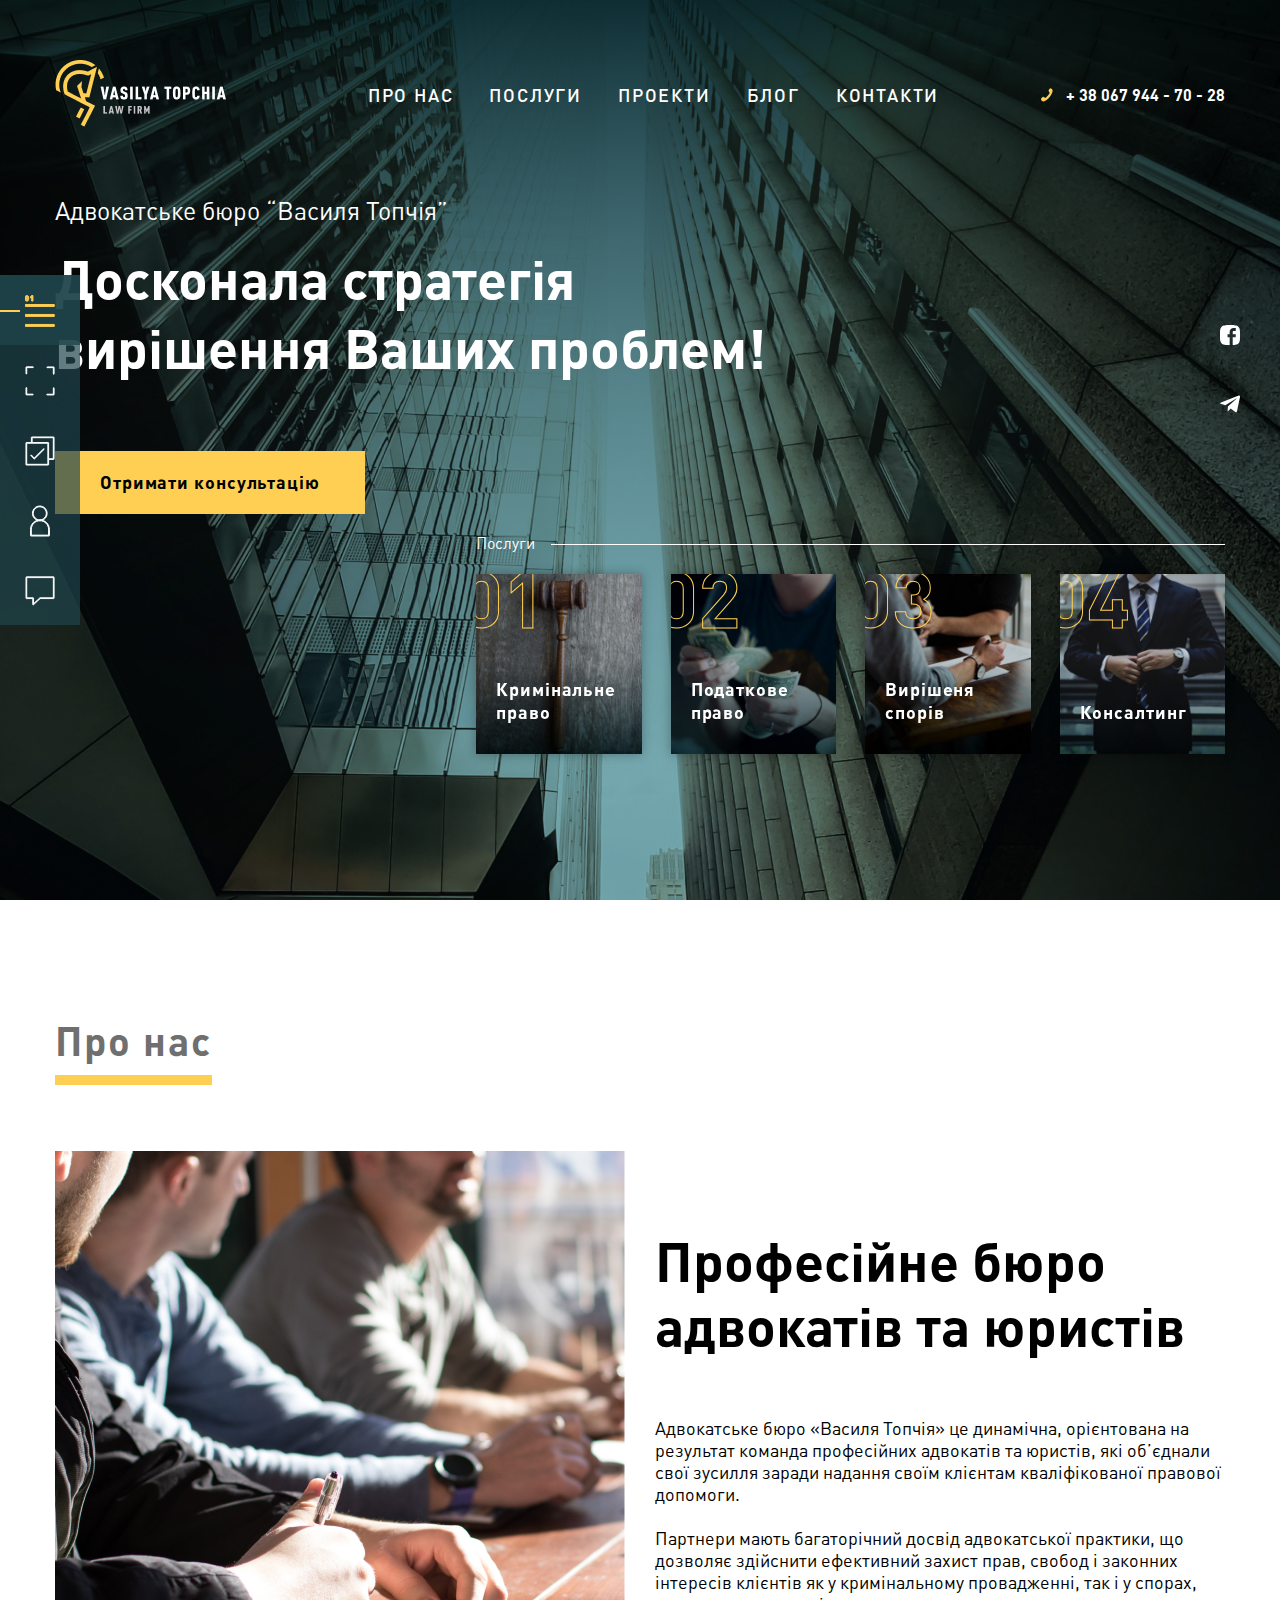
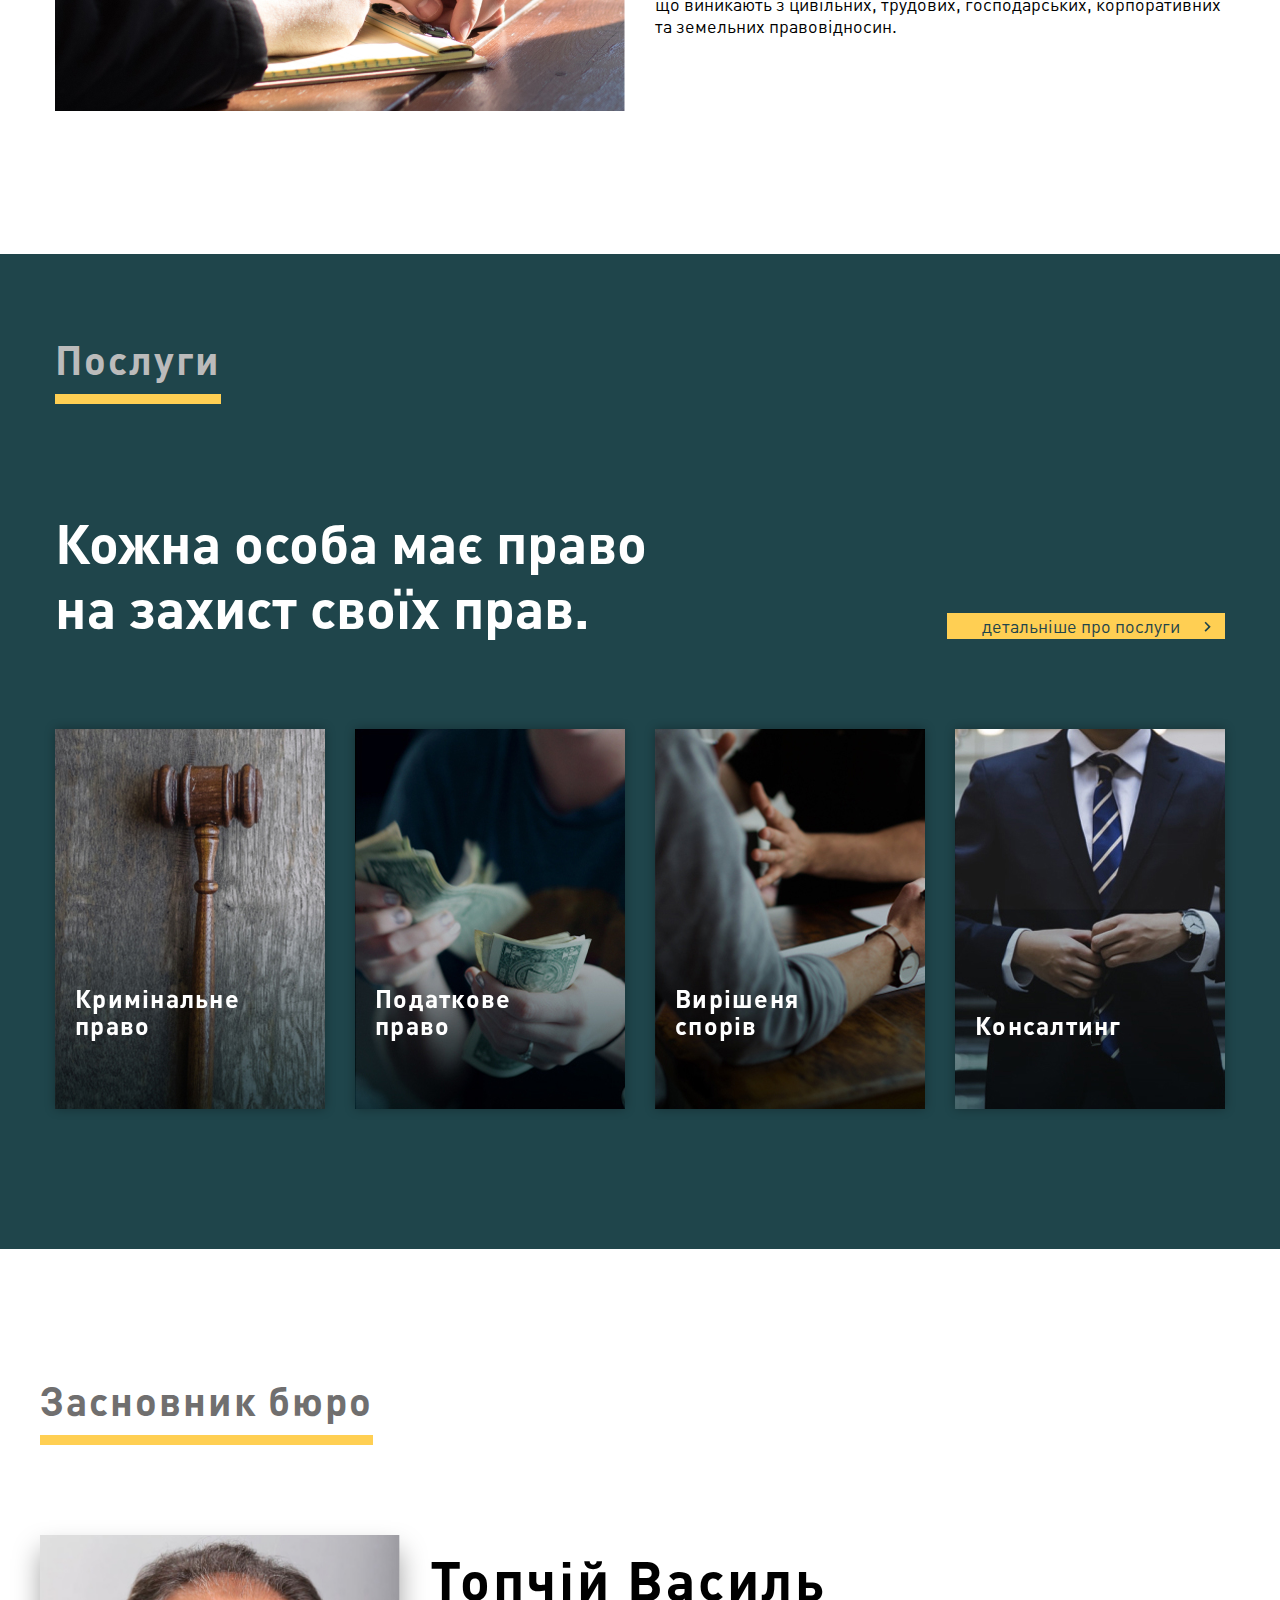
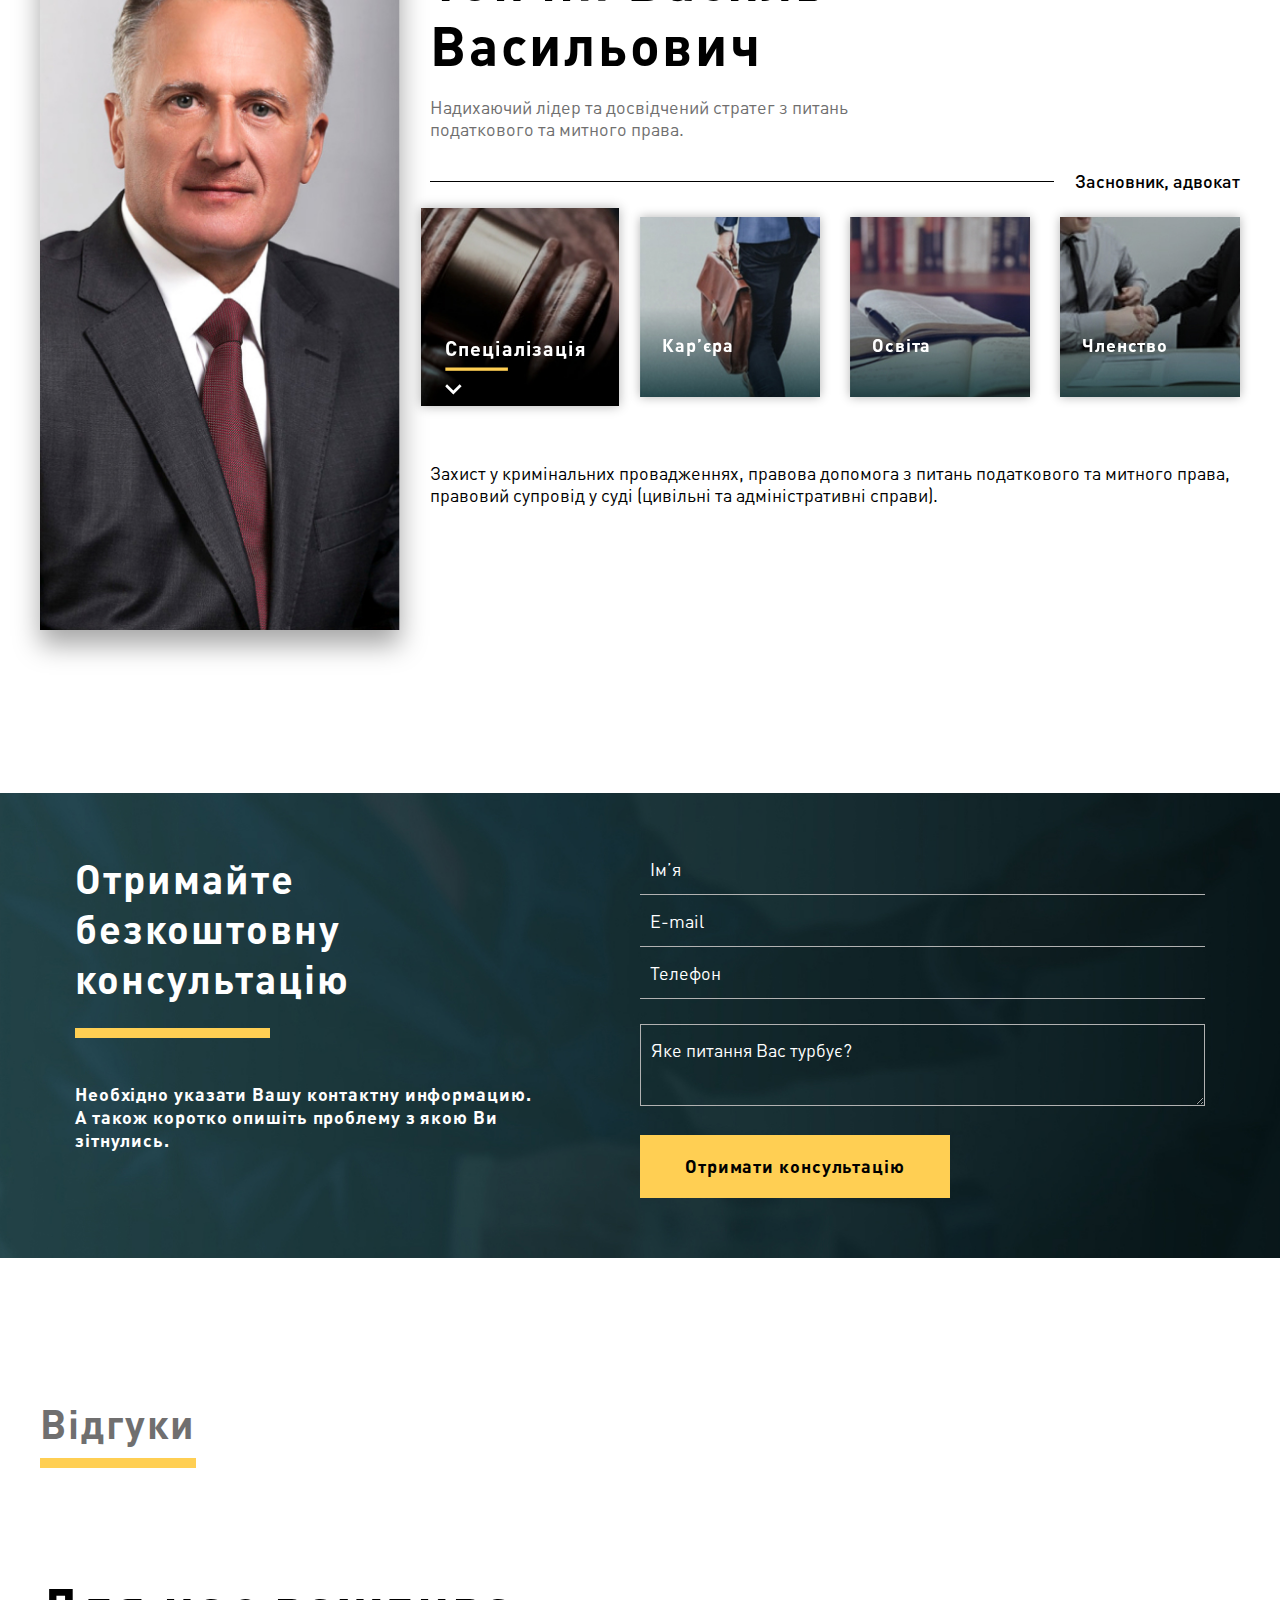
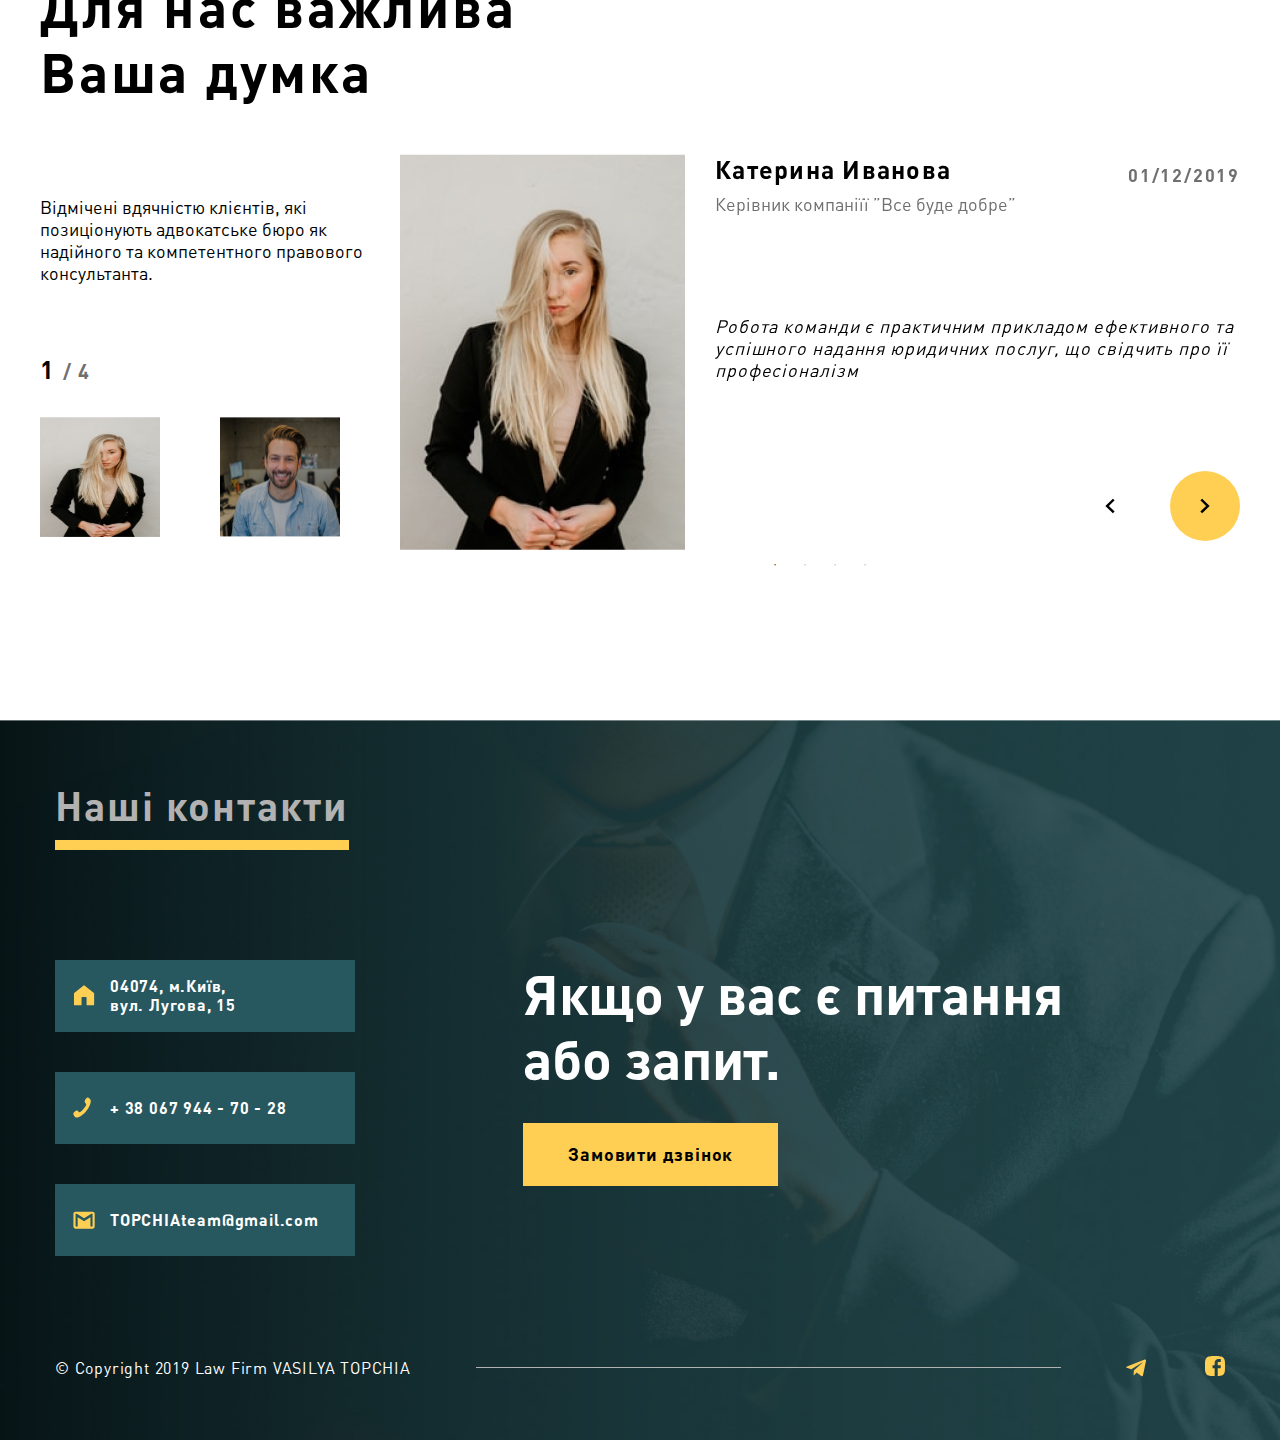
==== commit d5e07387: "add modal and other" ====
--- a/index.html
+++ b/index.html
@@ -90,7 +90,7 @@
 				<li><a href="#">ПРО НАС</a></li>
 				<li><a href="service.html">ПОСЛУГИ</a></li>
 				<li><a href="projects.html">ПРОЕКТИ</a></li>
-				<li><a href="#">БЛОГ</a></li>
+				<li><a href="blog.html">БЛОГ</a></li>
 				<li><a href="contacts.html">КОНТАКТИ</a></li>
 			</ul>
 			<div class="nav__number">
@@ -104,7 +104,7 @@
 		<div class="block-content__title">
 			Досконала стратегія вирішення Ваших проблем!
 		</div>
-		<div class="block-content__button default-button">
+		<div class="block-content__button default-button www">
 			Отримати консультацію
 		</div>
 	</div>
@@ -262,7 +262,14 @@
 			<div class="reviews__text">
 				Відмічені вдячністю клієнтів, які позиціонують адвокатське бюро як надійного та компетентного правового консультанта.
 			</div>
+			<div class="num"></div>
 			<div class="reviews__mini-slider">
+				<div class="mini-slider__item">
+					<img src="img/slider-1.jpg" alt="">
+				</div>
+				<div class="mini-slider__item">
+					<img src="img/slider-3.jpg" alt="">
+				</div>
 				<div class="mini-slider__item">
 					<img src="img/slider-3.jpg" alt="">
 				</div>
@@ -274,10 +281,52 @@
 		<div class="reviews__right">
 			<div class="right__big-slider">
 				<div class="big-slider__item">
-					<img src="img/slider-3.jpg" alt="1" title="1">
+					<img src="img/slider-1.jpg" alt="1" title="1">
+					<div>
+						<div class="big__name">Катерина Иванова <span class="big__date">01/12/2019</span></div>
+						<div class="big__sub">Керівник компаніїї ”Все буде добре”</div>
+						<div class="big__citata">Робота команди є практичним прикладом ефективного та успішного надання юридичних послуг, що свідчить про її професіоналізм</div>
+						<div class="arrows">
+							<div class="arrow-prev">2</div>
+							<div class="arrow-next">1</div>
+						</div>
+					</div>
+				</div>
+				<div class="big-slider__item">
+					<img src="img/slider-3.jpg" alt="2" title="2">
+					<div>
+						<div class="big__name">Василиса Иванова <span class="big__date">04/12/2019</span></div>
+						<div class="big__sub">Керівник компаніїї ”Туды ККК”</div>
+						<div class="big__citata">Робота команди є практичним прикладом ефективного та успішного надання юридичних послуг, що свідчить про її професіоналізм</div>
+						<div class="arrows">
+							<div class="arrow-prev">2</div>
+							<div class="arrow-next">1</div>
+						</div>
+					</div>
+				</div>
+				<div class="big-slider__item">
+					<img src="img/slider-3.jpg" alt="2" title="2">
+					<div>
+						<div class="big__name">Ольга Иванова <span class="big__date">01/11/2019</span></div>
+						<div class="big__sub">Керівник компаніїї ”Все буде добре”</div>
+						<div class="big__citata">Робота команди є практичним прикладом ефективного та успішного надання юридичних послуг, що свідчить про її професіоналізм</div>
+						<div class="arrows">
+							<div class="arrow-prev">2</div>
+							<div class="arrow-next">1</div>
+						</div>
+					</div>
 				</div>
 				<div class="big-slider__item">
 					<img src="img/slider-2.jpg" alt="2" title="2">
+					<div>
+						<div class="big__name">Олег Иванова <span class="big__date">03/12/2019</span></div>
+						<div class="big__sub">Керівник компаніїї ”Все буде добре”</div>
+						<div class="big__citata">Робота команди є практичним прикладом ефективного та успішного надання юридичних послуг, що свідчить про її професіоналізм</div>
+						<div class="arrows">
+							<div class="arrow-prev">2</div>
+							<div class="arrow-next">1</div>
+						</div>
+					</div>
 				</div>
 			</div>
 		</div>
@@ -309,7 +358,7 @@
 		</div>
 		<div class="footer__text">
 			<div class="footer__title">Якщо у вас є питання або запит.</div>
-			<div class="default-button">Замовити дзвінок</div>
+			<div class="default-button www">Замовити дзвінок</div>
 		</div>
 		
 
@@ -319,21 +368,36 @@
 			<div class="footer__line"></div>
 			<div class="footer__soc">
 				<a href="#"><i>
-
+<svg width="21" height="18" viewBox="0 0 21 18" fill="none" xmlns="http://www.w3.org/2000/svg">
+<path d="M18.7199 0.576414L1.0037 7.4081C-0.205355 7.89372 -0.198361 8.5682 0.781877 8.86897L5.33034 10.2879L15.8542 3.64803C16.3518 3.34526 16.8064 3.50813 16.4327 3.83988L7.90634 11.5349H7.90434L7.90634 11.5359L7.59258 16.2242C8.05222 16.2242 8.25506 16.0134 8.51286 15.7646L10.7221 13.6163L15.3176 17.0106C16.1649 17.4773 16.7734 17.2375 16.9843 16.2262L20.0009 2.0093C20.3097 0.771263 19.5283 0.210699 18.7199 0.576414Z" fill="#FFFFFF"></path>
+</svg>
 				</i></a>
 				<a href="#"><i>
-
+<svg width="20" height="21" viewBox="0 0 20 21" fill="none" xmlns="http://www.w3.org/2000/svg">
+<path fill-rule="evenodd" clip-rule="evenodd" d="M19.9355 5.99336C19.9243 5.1536 19.7669 4.32219 19.4702 3.53631C19.2129 2.87343 18.82 2.27142 18.3164 1.76874C17.8129 1.26606 17.2099 0.873757 16.5459 0.616909C15.7689 0.325697 14.9479 0.168233 14.1181 0.151223C13.0497 0.103546 12.711 0.0902405 9.99884 0.0902405C7.28671 0.0902405 6.93908 0.0902405 5.87844 0.151223C5.04899 0.168358 4.22845 0.32582 3.45174 0.616909C2.78766 0.873578 2.18455 1.26581 1.68101 1.76852C1.17747 2.27122 0.784579 2.87333 0.527483 3.53631C0.235202 4.31149 0.077819 5.13085 0.0621336 5.95899C0.014377 7.02674 -6.10352e-05 7.36491 -6.10352e-05 10.0725C-6.10352e-05 12.7802 -6.10352e-05 13.1261 0.0621336 14.1861C0.0787929 15.0155 0.23539 15.8337 0.527483 16.611C0.78501 17.2738 1.17819 17.8756 1.6819 18.3781C2.18561 18.8806 2.78877 19.2727 3.45285 19.5293C4.22743 19.8322 5.04811 20.0009 5.87955 20.0282C6.90347 20.0739 7.2576 20.089 9.66571 20.0902V12.1706H7.55164V9.28008H9.66571V6.81116C9.66571 4.87106 10.9145 3.08942 13.792 3.08942C14.957 3.08942 15.8185 3.20157 15.8185 3.20157L15.7506 5.90087C15.7506 5.90087 14.8721 5.89228 13.9133 5.89228C12.8756 5.89228 12.7094 6.37246 12.7094 7.16944V9.28008H15.8331L15.6972 12.1706H12.7094V20.0821C13.2507 20.0742 13.5996 20.0587 14.1203 20.0282C14.9501 20.0119 15.7711 19.8548 16.5482 19.5637C17.212 19.3065 17.8148 18.9141 18.3183 18.4115C18.8218 17.9088 19.2148 17.307 19.4724 16.6443C19.7645 15.8681 19.9211 15.0498 19.9378 14.2194C19.9855 13.1527 20 12.8145 20 10.1058L19.9999 10.0685V10.0684C19.9977 7.39498 19.9974 7.04954 19.9355 5.99336Z" fill="white"></path>
+</svg>
 				</i></a>
-				<a href="#"><i>
-
-				</i></a>
 			</div>
 		</div>
 </footer>
 
 
 
-
+<div class="modal-wrap">
+	<div class="modal">
+		<form>
+			<div class="close"><svg width="15" height="15" viewBox="0 0 15 15" fill="none" xmlns="http://www.w3.org/2000/svg">
+<path fill-rule="evenodd" clip-rule="evenodd" d="M5.69414 7.5L0 13.2375L1.753 15L7.5 9.22185L13.247 15L15 13.2375L9.30586 7.5L15 1.7625L13.247 0L7.5 5.77815L1.753 0L0 1.7625L5.69414 7.5Z" fill="#706F6F"/>
+</svg>
+</div>
+			<div class="modal__title">Заповніть форму </div>
+			<div class="modal__sub">Якщо у Вас є термінове питання, залиште свій номер телефону і ми зателефонуємо найближчим часом.</div>
+			<input class="modal__input" name="name" required="required" placeholder="Ім’я" type="text">
+			<input class="modal__input"  name="phone" required="required" placeholder="Телефон" type="text">
+			<button class="default-button form-button">ЗАМОВИТИ ДЗВІНОК</button>
+		</form>
+	</div>
+</div>
 
 	  <script src="https://ajax.googleapis.com/ajax/libs/jquery/2.2.0/jquery.min.js"></script>
 
@@ -358,7 +422,7 @@
   var href = $(this).attr("href"),
       offsetTop = href === "#" ? 0 : $(href).offset().top-topMenuHeight+1;
   $('html, body').stop().animate({ 
-      scrollTop: offsetTop
+      scrollTop: offsetTop + 400
   }, 300);
   e.preventDefault();
 });
--- a/css/main.css
+++ b/css/main.css
@@ -67,6 +67,7 @@
 	left: 0;
 	padding: 0;
 	top: 50%;
+	z-index: 100;
 }
 .left-sidebar li a i svg path{
 	fill: #ffffff;
@@ -192,7 +193,7 @@
 	background-image: url(../img/contact__bg.jpg);
 }
 .top-block-content{
-	margin-top: 115px;
+	margin-top: 65px;
 	position: relative;
 }
 
@@ -262,6 +263,25 @@
     width: 64%;
     margin-left: auto;
     position: relative;
+}
+.services__item:hover:before{
+	opacity: 1;
+}
+.services__item{
+	position: relative;
+}
+.services__item:before{
+	content: '';
+    position: absolute;
+    width: 100%;
+    height: 100%;
+    left: 0;
+    right: 0;
+    bottom: 0;
+    top: 0;
+    background: rgba(0, 0, 0, 0.3);
+    backdrop-filter: blur(2px);
+    opacity: 0;
 }
 .services__item:nth-of-type(1){
 	background-image: url(../img/us-1-1.jpg);
@@ -503,6 +523,25 @@
 	position: relative;
 }
 
+.services-block__item{
+	position: relative;
+}
+.services-block__item:hover:before{
+	opacity: 1;
+}
+.services-block__item:before{
+	content: '';
+	position: absolute;
+	width: 100%;
+	height: 100%;
+	left: 0;
+	right: 0;
+	bottom: 0;
+	top: 0;
+	background: rgba(0, 0, 0, 0.3);
+backdrop-filter: blur(4px);
+opacity: 0;
+}
 .services-block__item:nth-of-type(1){
 	background: url(../img/us-1.jpg);
 }
@@ -534,7 +573,6 @@
 	-o-transform: scale(1.1);
 	transform: scale(1.1);
 	/*background: rgba(0, 0, 0, 0.3);*/
-backdrop-filter: blur(8px);
 }
 .services-block__item{
 	min-height: 380px;
@@ -700,6 +738,25 @@
 	box-shadow: 0px 0px 10px rgba(0, 0, 0, 0.3);
 
 }
+.tabs__caption li{
+	position: relative;
+}
+.tabs__caption li:hover:before{
+	opacity: 1;
+}
+.tabs__caption li:before{
+	content: '';
+    position: absolute;
+    width: 100%;
+    height: 100%;
+    left: 0;
+    right: 0;
+    bottom: 0;
+    top: 0;
+    background: rgba(0, 0, 0, 0.3);
+    backdrop-filter: blur(2px);
+    opacity: 0;
+}
 .tabs__caption li.active span:before, .tabs__caption li.active span:after{
 	opacity: 1;
 }
@@ -878,6 +935,82 @@
 .reviews .title{
 	margin-bottom: 105px;
 }
+.mini-slider__item img{
+	width: 120px;
+	height: 120px;
+	cursor: pointer;
+}
+.big__date{
+	font-size: 18px;
+	position: absolute;
+	right: 0;
+	top: 10px;
+line-height: 22px;
+letter-spacing: 0.1em;
+
+color: #706F6F;
+}
+.big__citata{
+	font-size: 18px;
+line-height: 22px;
+letter-spacing: 0.05em;
+font-style: italic;
+color: #000000;
+margin-bottom: 90px;
+
+
+color: #000000;
+
+}
+.big__sub{
+	font-size: 18px;
+line-height: 22px;
+color: #706F6F;
+font-family: DINR;
+margin-bottom: 100px;
+}
+.big__name{
+	font-size: 25px;
+	position: relative;
+line-height: 31px;
+letter-spacing: 0.05em;
+color: #000000;
+font-family: DINB;
+margin-bottom: 8px;
+}
+.big-slider__item img{
+	width: 285px;
+	height: 396px;
+	min-width: 285px;
+}
+.big-slider__item > div{
+	padding-left: 30px;
+}
+.big-slider__item{
+	display: -webkit-flex;
+	display: -moz-flex;
+	display: -ms-flex;
+	display: -o-flex;
+	display: flex !important;
+}
+.reviews__text{
+	margin-bottom: 70px;
+	font-size: 18px;
+line-height: 22px;
+color: #000000;
+}
+.num span:not(.current){
+font-size: 20px;
+    color: #706f6f;
+}
+.num{
+	font-family: DINB;
+    font-size: 25px;
+    line-height: 31px;
+    letter-spacing: 0.05em;
+    color: #000000;
+    margin-bottom: 30px;
+}
 .reviews__title{
 	font-size: 55px;
     line-height: 65px;
@@ -885,7 +1018,7 @@
     letter-spacing: 0.05em;
     color: #000000;
     max-width: 580px;
-    margin-bottom: 20px;
+    margin-bottom:51px;
 }
 .reviews__wrapper{
 	display: -webkit-flex;
@@ -994,8 +1127,101 @@
 	display: inline-block;
 	width: 50%;
 }
-
-.footer__soc a:nth-child(1) i {
+.modal-wrap.active{
+	opacity: 1;
+	visibility: visible;
+}
+.modal-wrap{
+	opacity: 0;
+	-webkit-transition: all .3s linear;
+	-o-transition: all .3s linear;
+	transition: all .3s linear;
+	visibility: hidden;
+}
+.modal form{
+	display: block;
+	position: relative;
+}
+.close:hover{
+	opacity: .7;
+	cursor: pointer;
+}
+.close{
+	position: absolute;
+    right: -18px;
+    top: -15px;
+}
+.modal__title{
+	font-size: 55px;
+line-height: 69px;
+color: #000000;
+font-family: DINB;
+margin-bottom: 15px;
+}
+.modal .default-button:hover{
+	background: #706F6F;
+
+box-shadow: 5px 10px 25px rgba(0, 0, 0, 0.15);
+}
+.modal .default-button{
+	margin-top: 65px;
+	outline: none;
+	border: 0;
+	box-shadow: 5px 10px 25px rgba(0, 0, 0, 0.15);
+}
+.modal__input{
+	width: 100%;
+	    background: transparent;
+    outline: none;
+    border: 0;
+    border-bottom: 1px solid #B2B2B2;
+    font-size: 18px;
+    line-height: 30px;
+    color: #ffffff;
+    width: 100%;
+    padding-bottom: 15px;
+    padding-left: 10px;
+    padding-top: 13px;
+    color: #000000;
+}
+.modal__sub{
+	font-size: 18px;
+line-height: 22px;
+letter-spacing: 0.05em;
+margin-bottom: 25px;
+color: #706F6F;
+}
+.modal{
+	max-width: 616px;
+	width: 100%;
+	background: #ffffff;
+	min-height: 500px;
+	display: block;
+	padding: 57px;
+}
+.modal-wrap{
+	position: fixed;
+	display: -webkit-flex;
+	display: -moz-flex;
+	display: -ms-flex;
+	display: -o-flex;
+	display: flex;
+	-ms-align-items: center;
+	align-items: center;
+	justify-content: center;
+	width: 100%;
+	height: 100%;
+	left: 0;
+	top: 0;
+	right: 0;
+	bottom: 0;
+	background: rgba(31, 69, 75, .4);
+	backdrop-filter: blur(10px);
+}
+.footer__soc a svg path{
+	fill: #FFCF53;
+}
+/*.footer__soc a:nth-child(1) i {
 	background: url(../img/icons/linkedin.svg) no-repeat center;
 	background-size: contain;
 }
@@ -1006,7 +1232,7 @@
 .footer__soc a:nth-child(3) i {
 	background: url(../img/icons/facebook.svg) no-repeat center;
 	background-size: contain;
-}
+}*/
 .footer__soc a:not(:last-child){
 	margin-right: 55px;
 }
@@ -1215,7 +1441,7 @@
 	align-items: center;	
 	justify-content: center;
 }
-.top-block.service > .container header{
+.top-block.service > .container header, .top-block.blog > .container header{
 	position: absolute;
 	z-index:1;
 	top: 0;
@@ -1639,6 +1865,15 @@
 	max-width: 499px;
 	margin-bottom: 35px;
 }
+.arrows{
+	position: relative;
+	display: -webkit-flex;
+	display: -moz-flex;
+	display: -ms-flex;
+	display: -o-flex;
+	display: flex;
+	justify-content: flex-end;
+}
 .case__slider .slick-prev, .case__slider .slick-next{
 	position: absolute;
 	border: 0;
@@ -1651,6 +1886,33 @@
 	border-radius: 100%;
 	z-index: 10;
 }
+.arrow-next{
+	background-image: url(../img/icons/left-arrow-slider.svg);
+	background-repeat: no-repeat;
+	background-position: center;
+	background-color: #FFCF53;
+}
+.arrow-prev{
+	background-image: url(../img/icons/right-arrow-slider.svg);
+	background-repeat: no-repeat;
+	background-position: center;
+	margin-right: 25px;
+}
+.arrow-prev:hover{
+	background-color: #FFCF53;
+}
+.arrow-next, .arrow-prev{
+    border: 0;
+    outline: none;
+    cursor: pointer;
+    right: 0;
+    width: 70px;
+    height: 70px;
+    font-size: 0;
+    bottom: -105px;
+    border-radius: 100%;
+    z-index: 10;
+}
 .case__slider .slick-prev{
 	right:35px;
 	background: url(../img/icons/right-arrow-slider.svg) no-repeat center;
@@ -1659,6 +1921,7 @@
 .case__slider .slick-next{
 	right:35px;
 	background: url(../img/icons/left-arrow-slider.svg) no-repeat center;
+	background-color: #FFCF53;
 }
 .case__slider .slick-arrow:hover{
 	background-color: #FFCF53;
@@ -1678,3 +1941,124 @@
 	font-size: 20px;
 	color: #706f6f;
 }
+body.blog .top-block-content{
+display: -webkit-flex;
+    display: -moz-flex;
+    display: -ms-flex;
+    display: -o-flex;
+    display: flex;
+    margin-top: 0;
+}
+body.blog .service__right{
+	background: url(../img/blog-bg.jpg) no-repeat center;
+	background-size: cover;
+}
+body.blog .service__left{
+	display: -webkit-flex;
+	display: -moz-flex;
+	display: -ms-flex;
+	display: -o-flex;
+	display: flex;
+	-webkit-flex-direction: column;
+	-moz-flex-direction: column;
+	-ms-flex-direction: column;
+	-o-flex-direction: column;
+	flex-direction: column;
+	-ms-align-items: center;
+	padding-left: 133px;
+	align-items: center;
+	justify-content: center;
+	background: #1F454B;
+	padding-right: 100px;
+}
+body.blog .service__left .nav-sidebar{
+	display: block;
+}
+body.blog .top-block-content{
+	height: 100vh;
+}
+body.blog .text{
+	margin-bottom: 60px;
+	line-height: 22px;
+	font-size: 18px;
+	color: #ffffff;
+}
+body.blog .title{
+	font-size: 40px;
+	line-height: 50px;
+	color: #ffffff;
+	max-width: 560px;
+	margin-bottom: 85px;
+}
+body.blog .date{
+	font-size: 18px;
+	line-height: 22px;
+	color: #B2B2B2;
+	letter-spacing: 0.05em;
+	margin-bottom: 25px;
+}
+body.blog .default-button{
+max-width: 300px;
+width: 100%;
+}
+body.blog .default-button:hover{
+background: #FFFFFF;
+box-shadow: 5px 10px 25px rgba(0, 0, 0, 0.15);
+}
+
+.list-news img{
+	max-width: 370px;
+	width: 100%;
+	display: block;
+	min-width: 370px;
+}
+.list-news{
+	margin: 150px auto  140px auto;
+}
+.news-item{
+	display: -webkit-flex;
+	display: -moz-flex;
+	display: -ms-flex;
+	display: -o-flex;
+	display: flex;
+
+}
+.news-item .title{
+	color: #000000 !important;
+}
+.news-item .text{
+	color: #000000 !important;
+	max-width: 500px;
+	margin-bottom: 45px !important;
+}
+.item-content{
+	padding-left: 27px;
+	display: -webkit-flex;
+	display: -moz-flex;
+	display: -ms-flex;
+	display: -o-flex;
+	display: flex;
+	-webkit-flex-direction: column;
+	-moz-flex-direction: column;
+	-ms-flex-direction: column;
+	-o-flex-direction: column;
+	flex-direction: column;
+	-ms-align-items: flex-start;
+	align-items: flex-start;
+	justify-content: center;
+}
+.news-item .default-button{
+	box-shadow: 5px 10px 25px rgba(0, 0, 0, 0.15);
+}
+.news-item .default-button:hover{
+	background: #706F6F !important;
+/* big_shadow */
+color: #FFCF53 !important;
+
+box-shadow: 5px 10px 25px rgba(0, 0, 0, 0.15) !important;
+}
+.list-news .news-item:not(:last-child){
+		border-bottom: 1px solid #B2B2B2;
+	padding-bottom: 80px;
+	margin-bottom: 80px;
+}